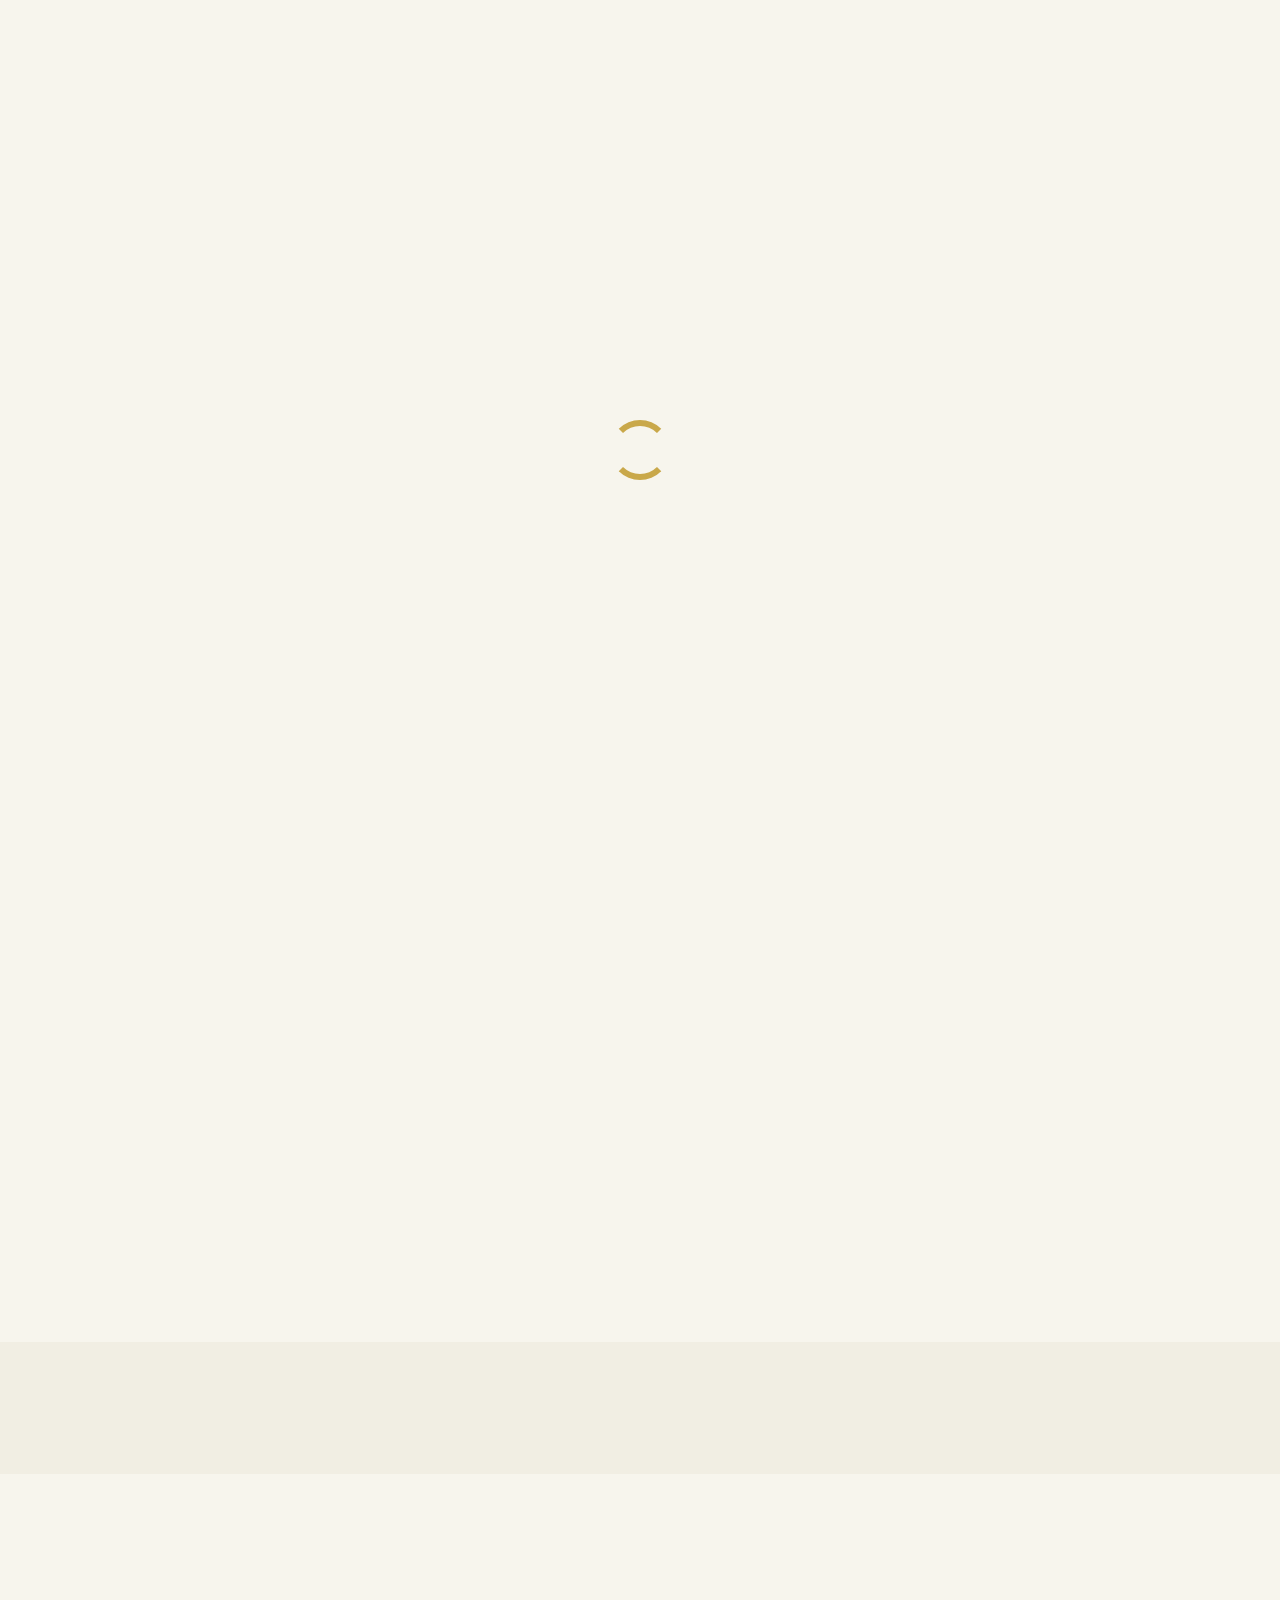
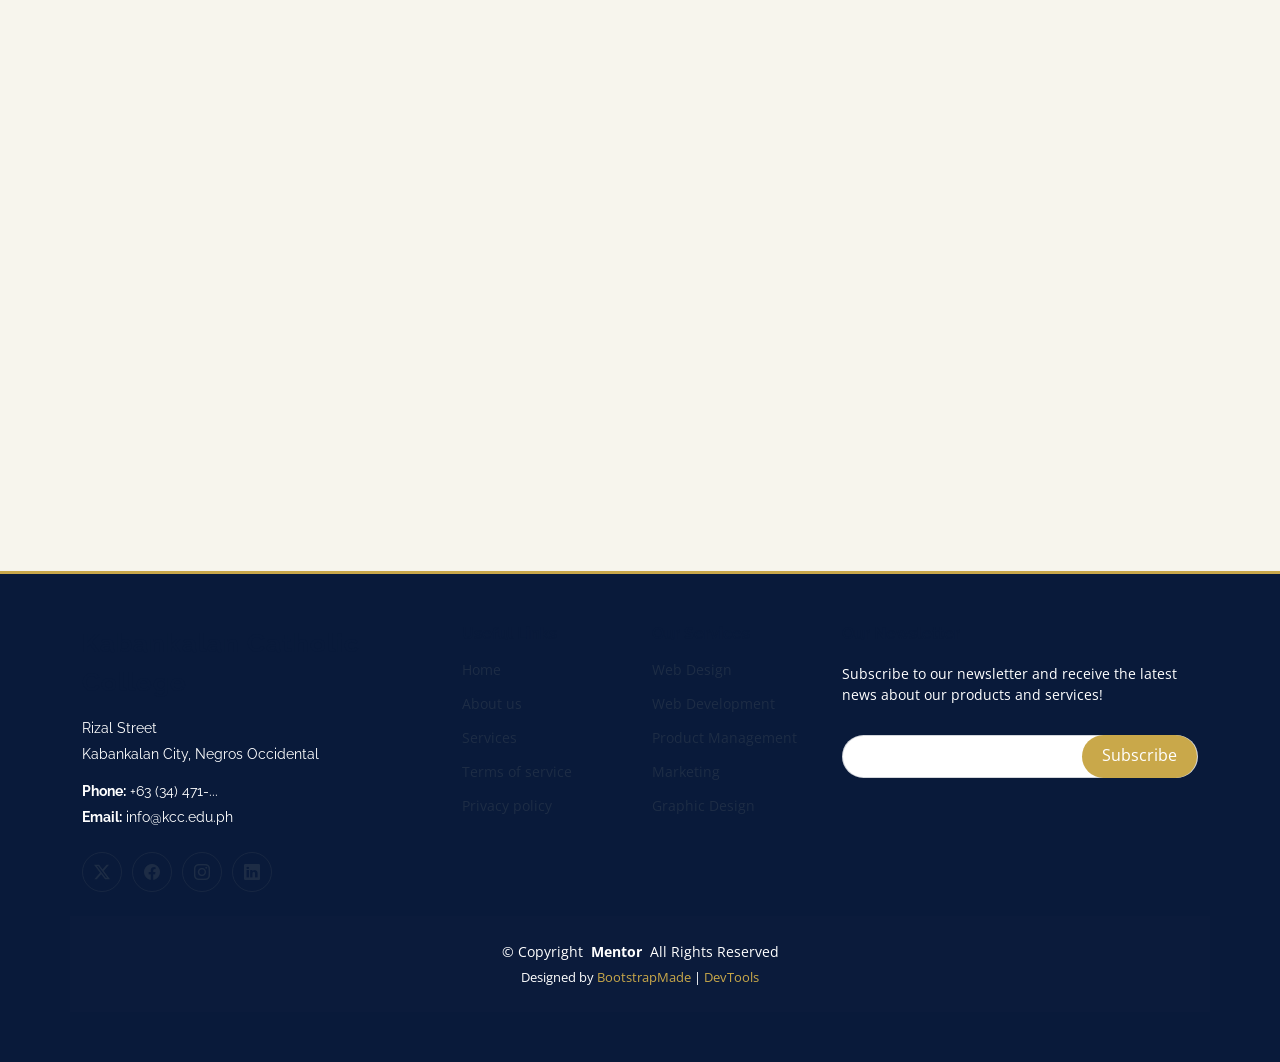
==== index.html @ 07d76890 "removal of dropdowns" ====
<!DOCTYPE html>
<html lang="en">

<head>
  <meta charset="utf-8">
  <meta content="width=device-width, initial-scale=1.0" name="viewport">
  <title>Kabankalan Catholic College, Inc.</title>
  <meta name="description" content="">
  <meta name="keywords" content="">

  <!-- Favicons -->
  <link href="assets/img/favicon.png" rel="icon">
  <link href="assets/img/apple-touch-icon.png" rel="apple-touch-icon">

  <!-- Fonts -->
  <link href="https://fonts.googleapis.com" rel="preconnect">
  <link href="https://fonts.gstatic.com" rel="preconnect" crossorigin>
  <link href="https://fonts.googleapis.com/css2?family=Open+Sans:ital,wght@0,300;0,400;0,500;0,600;0,700;0,800;1,300;1,400;1,500;1,600;1,700;1,800&family=Poppins:ital,wght@0,100;0,200;0,300;0,400;0,500;0,600;0,700;0,800;0,900;1,100;1,200;1,300;1,400;1,500;1,600;1,700;1,800;1,900&family=Raleway:ital,wght@0,100;0,200;0,300;0,400;0,500;0,600;0,700;0,800;0,900;1,100;1,200;1,300;1,400;1,500;1,600;1,700;1,800;1,900&display=swap" rel="stylesheet">

  <!-- Vendor CSS Files -->
  <link href="assets/vendor/bootstrap/css/bootstrap.min.css" rel="stylesheet">
  <link href="assets/vendor/bootstrap-icons/bootstrap-icons.css" rel="stylesheet">
  <link href="assets/vendor/aos/aos.css" rel="stylesheet">
  <link href="assets/vendor/glightbox/css/glightbox.min.css" rel="stylesheet">
  <link href="assets/vendor/swiper/swiper-bundle.min.css" rel="stylesheet">

  <!-- Main CSS File -->
  <link href="assets/css/main.css" rel="stylesheet">

  <!-- =======================================================
  * Template Name: Mentor
  * Template URL: https://bootstrapmade.com/mentor-free-education-bootstrap-theme/
  * Updated: Jul 07 2025 with Bootstrap v5.3.7
  * Author: BootstrapMade.com
  * License: https://bootstrapmade.com/license/
  ======================================================== -->
</head>

<body class="index-page">

  <header id="header" class="header d-flex align-items-center sticky-top">
    <div class="container-fluid container-xl position-relative d-flex align-items-center">

      <a href="index.html" class="logo d-flex align-items-center me-auto">
        <!-- Uncomment the line below if you also wish to use an image logo -->
        <!-- <img src="assets/img/logo.webp" alt=""> -->
        <h1 class="sitename">Kabankalan Catholic College</h1>
      </a>

      <nav id="navmenu" class="navmenu">
        <ul>
          <li><a href="index.html" class="active">Home<br></a></li>
          <li><a href="about.html">About</a></li>
          <li><a href="courses.html">Academics</a></li>
          <li><a href="trainers.html">Faculty</a></li>
          <li><a href="events.html">Events</a></li>
          <li><a href="pricing.html">Admissions</a></li>
          <li><a href="contact.html">Contact</a></li>
        </ul>
        <i class="mobile-nav-toggle d-xl-none bi bi-list"></i>
      </nav>

      <a class="btn-getstarted" href="courses.html">Inquire Now</a>

    </div>
  </header>

  <main class="main">

    <!-- Hero Section -->
    <section id="hero" class="hero section dark-background">

      <img src="assets/img/hero-bg.jpg" alt="" data-aos="fade-in">

      <div class="container">
        <h2 data-aos="fade-up" data-aos-delay="100">Kabankalan Catholic College, Inc.</h2>
        <p data-aos="fade-up" data-aos-delay="200">Catholic education centered on integrity, service, and excellence.</p>
        <div class="d-flex mt-4" data-aos="fade-up" data-aos-delay="300">
          <a href="courses.html" class="btn-get-started">Explore Academics</a>
        </div>
      </div>

    </section><!-- /Hero Section -->

    <!-- About Section -->
    <section id="about" class="about section">

      <div class="container">

        <div class="row gy-4">

          <div class="col-lg-6 order-1 order-lg-2" data-aos="fade-up" data-aos-delay="100">
            <img src="assets/img/about.jpg" class="img-fluid" alt="">
          </div>

          <div class="col-lg-6 order-2 order-lg-1 content" data-aos="fade-up" data-aos-delay="200">
            <h3>Voluptatem dignissimos provident quasi corporis</h3>
            <p class="fst-italic">
              Lorem ipsum dolor sit amet, consectetur adipiscing elit, sed do eiusmod tempor incididunt ut labore et dolore
              magna aliqua.
            </p>
            <ul>
              <li><i class="bi bi-check-circle"></i> <span>Ullamco laboris nisi ut aliquip ex ea commodo consequat.</span></li>
              <li><i class="bi bi-check-circle"></i> <span>Duis aute irure dolor in reprehenderit in voluptate velit.</span></li>
              <li><i class="bi bi-check-circle"></i> <span>Ullamco laboris nisi ut aliquip ex ea commodo consequat. Duis aute irure dolor in reprehenderit in voluptate trideta storacalaperda mastiro dolore eu fugiat nulla pariatur.</span></li>
            </ul>
            <a href="#" class="read-more"><span>Read More</span><i class="bi bi-arrow-right"></i></a>
          </div>

        </div>

      </div>

    </section><!-- /About Section -->

    <!-- Counts Section -->
    <section id="counts" class="section counts light-background">

      <div class="container" data-aos="fade-up" data-aos-delay="100">

        <div class="row gy-4">

          <div class="col-lg-3 col-md-6">
            <div class="stats-item text-center w-100 h-100">
              <span data-purecounter-start="0" data-purecounter-end="1232" data-purecounter-duration="1" class="purecounter"></span>
              <p>Students</p>
            </div>
          </div><!-- End Stats Item -->

          <div class="col-lg-3 col-md-6">
            <div class="stats-item text-center w-100 h-100">
              <span data-purecounter-start="0" data-purecounter-end="64" data-purecounter-duration="1" class="purecounter"></span>
              <p>Courses</p>
            </div>
          </div><!-- End Stats Item -->

          <div class="col-lg-3 col-md-6">
            <div class="stats-item text-center w-100 h-100">
              <span data-purecounter-start="0" data-purecounter-end="42" data-purecounter-duration="1" class="purecounter"></span>
              <p>Events</p>
            </div>
          </div><!-- End Stats Item -->

          <div class="col-lg-3 col-md-6">
            <div class="stats-item text-center w-100 h-100">
              <span data-purecounter-start="0" data-purecounter-end="24" data-purecounter-duration="1" class="purecounter"></span>
              <p>Trainers</p>
            </div>
          </div><!-- End Stats Item -->

        </div>

      </div>

    </section><!-- /Counts Section -->

    <!-- Why Us Section -->
    <section id="why-us" class="section why-us">

      <div class="container">

        <div class="row gy-4">

          <div class="col-lg-4" data-aos="fade-up" data-aos-delay="100">
            <div class="why-box">
              <h3>Why Choose Our Products?</h3>
              <p>
                Lorem ipsum dolor sit amet, consectetur adipiscing elit, sed do eiusmod tempor incididunt ut labore et dolore magna aliqua. Duis aute irure dolor in reprehenderit
                Asperiores dolores sed et. Tenetur quia eos. Autem tempore quibusdam vel necessitatibus optio ad corporis.
              </p>
              <div class="text-center">
                <a href="#" class="more-btn"><span>Learn More</span> <i class="bi bi-chevron-right"></i></a>
              </div>
            </div>
          </div><!-- End Why Box -->

          <div class="col-lg-8 d-flex align-items-stretch">
            <div class="row gy-4" data-aos="fade-up" data-aos-delay="200">

              <div class="col-xl-4">
                <div class="icon-box d-flex flex-column justify-content-center align-items-center">
                  <i class="bi bi-clipboard-data"></i>
                  <h4>Corporis voluptates officia eiusmod</h4>
                  <p>Consequuntur sunt aut quasi enim aliquam quae harum pariatur laboris nisi ut aliquip</p>
                </div>
              </div><!-- End Icon Box -->

              <div class="col-xl-4" data-aos="fade-up" data-aos-delay="300">
                <div class="icon-box d-flex flex-column justify-content-center align-items-center">
                  <i class="bi bi-gem"></i>
                  <h4>Ullamco laboris ladore pan</h4>
                  <p>Excepteur sint occaecat cupidatat non proident, sunt in culpa qui officia deserunt</p>
                </div>
              </div><!-- End Icon Box -->

              <div class="col-xl-4" data-aos="fade-up" data-aos-delay="400">
                <div class="icon-box d-flex flex-column justify-content-center align-items-center">
                  <i class="bi bi-inboxes"></i>
                  <h4>Labore consequatur incidid dolore</h4>
                  <p>Aut suscipit aut cum nemo deleniti aut omnis. Doloribus ut maiores omnis facere</p>
                </div>
              </div><!-- End Icon Box -->

            </div>
          </div>

        </div>

      </div>

    </section><!-- /Why Us Section -->

    <!-- Features Section -->
    <section id="features" class="features section">

      <div class="container">

        <div class="row gy-4">

          <div class="col-lg-3 col-md-4" data-aos="fade-up" data-aos-delay="100">
            <div class="features-item">
              <i class="bi bi-eye" style="color: #ffbb2c;"></i>
              <h3><a href="" class="stretched-link">Lorem Ipsum</a></h3>
            </div>
          </div><!-- End Feature Item -->

          <div class="col-lg-3 col-md-4" data-aos="fade-up" data-aos-delay="200">
            <div class="features-item">
              <i class="bi bi-infinity" style="color: #5578ff;"></i>
              <h3><a href="" class="stretched-link">Dolor Sitema</a></h3>
            </div>
          </div><!-- End Feature Item -->

          <div class="col-lg-3 col-md-4" data-aos="fade-up" data-aos-delay="300">
            <div class="features-item">
              <i class="bi bi-mortarboard" style="color: #e80368;"></i>
              <h3><a href="" class="stretched-link">Sed perspiciatis</a></h3>
            </div>
          </div><!-- End Feature Item -->

          <div class="col-lg-3 col-md-4" data-aos="fade-up" data-aos-delay="400">
            <div class="features-item">
              <i class="bi bi-nut" style="color: #e361ff;"></i>
              <h3><a href="" class="stretched-link">Magni Dolores</a></h3>
            </div>
          </div><!-- End Feature Item -->

          <div class="col-lg-3 col-md-4" data-aos="fade-up" data-aos-delay="500">
            <div class="features-item">
              <i class="bi bi-shuffle" style="color: #47aeff;"></i>
              <h3><a href="" class="stretched-link">Nemo Enim</a></h3>
            </div>
          </div><!-- End Feature Item -->

          <div class="col-lg-3 col-md-4" data-aos="fade-up" data-aos-delay="600">
            <div class="features-item">
              <i class="bi bi-star" style="color: #ffa76e;"></i>
              <h3><a href="" class="stretched-link">Eiusmod Tempor</a></h3>
            </div>
          </div><!-- End Feature Item -->

          <div class="col-lg-3 col-md-4" data-aos="fade-up" data-aos-delay="700">
            <div class="features-item">
              <i class="bi bi-x-diamond" style="color: #11dbcf;"></i>
              <h3><a href="" class="stretched-link">Midela Teren</a></h3>
            </div>
          </div><!-- End Feature Item -->

          <div class="col-lg-3 col-md-4" data-aos="fade-up" data-aos-delay="800">
            <div class="features-item">
              <i class="bi bi-camera-video" style="color: #4233ff;"></i>
              <h3><a href="" class="stretched-link">Pira Neve</a></h3>
            </div>
          </div><!-- End Feature Item -->

          <div class="col-lg-3 col-md-4" data-aos="fade-up" data-aos-delay="900">
            <div class="features-item">
              <i class="bi bi-command" style="color: #b2904f;"></i>
              <h3><a href="" class="stretched-link">Dirada Pack</a></h3>
            </div>
          </div><!-- End Feature Item -->

          <div class="col-lg-3 col-md-4" data-aos="fade-up" data-aos-delay="1000">
            <div class="features-item">
              <i class="bi bi-dribbble" style="color: #b20969;"></i>
              <h3><a href="" class="stretched-link">Moton Ideal</a></h3>
            </div>
          </div><!-- End Feature Item -->

          <div class="col-lg-3 col-md-4" data-aos="fade-up" data-aos-delay="1100">
            <div class="features-item">
              <i class="bi bi-activity" style="color: #ff5828;"></i>
              <h3><a href="" class="stretched-link">Verdo Park</a></h3>
            </div>
          </div><!-- End Feature Item -->

          <div class="col-lg-3 col-md-4" data-aos="fade-up" data-aos-delay="1200">
            <div class="features-item">
              <i class="bi bi-brightness-high" style="color: #29cc61;"></i>
              <h3><a href="" class="stretched-link">Flavor Nivelanda</a></h3>
            </div>
          </div><!-- End Feature Item -->

        </div>

      </div>

    </section><!-- /Features Section -->

    <!-- Courses Section -->
    <section id="courses" class="courses section">

      <!-- Section Title -->
      <div class="container section-title" data-aos="fade-up">
        <h2>Courses</h2>
        <p>Popular Courses</p>
      </div><!-- End Section Title -->

      <div class="container">

        <div class="row">

          <div class="col-lg-4 col-md-6 d-flex align-items-stretch" data-aos="zoom-in" data-aos-delay="100">
            <div class="course-item">
              <img src="assets/img/course/course-1.webp" class="img-fluid" alt="...">
              <div class="course-content">
                <div class="d-flex justify-content-between align-items-center mb-3">
                  <p class="category">Web Development</p>
                  <p class="price">$169</p>
                </div>

                <h3><a href="course-details.html">Website Design</a></h3>
                <p class="description">Et architecto provident deleniti facere repellat nobis iste. Id facere quia quae dolores dolorem tempore.</p>
                <div class="trainer d-flex justify-content-between align-items-center">
                  <div class="trainer-profile d-flex align-items-center">
                    <img src="assets/img/person/person-m-7.webp" class="img-fluid" alt="">
                    <a href="" class="trainer-link">Antonio</a>
                  </div>
                  <div class="trainer-rank d-flex align-items-center">
                    <i class="bi bi-person user-icon"></i>&nbsp;50
                    &nbsp;&nbsp;
                    <i class="bi bi-heart heart-icon"></i>&nbsp;65
                  </div>
                </div>
              </div>
            </div>
          </div> <!-- End Course Item-->

          <div class="col-lg-4 col-md-6 d-flex align-items-stretch mt-4 mt-md-0" data-aos="zoom-in" data-aos-delay="200">
            <div class="course-item">
              <img src="assets/img/course/course-2.webp" class="img-fluid" alt="...">
              <div class="course-content">
                <div class="d-flex justify-content-between align-items-center mb-3">
                  <p class="category">Marketing</p>
                  <p class="price">$250</p>
                </div>

                <h3><a href="course-details.html">Search Engine Optimization</a></h3>
                <p class="description">Et architecto provident deleniti facere repellat nobis iste. Id facere quia quae dolores dolorem tempore.</p>
                <div class="trainer d-flex justify-content-between align-items-center">
                  <div class="trainer-profile d-flex align-items-center">
                    <img src="assets/img/person/person-f-14.webp" class="img-fluid" alt="">
                    <a href="" class="trainer-link">Lana</a>
                  </div>
                  <div class="trainer-rank d-flex align-items-center">
                    <i class="bi bi-person user-icon"></i>&nbsp;35
                    &nbsp;&nbsp;
                    <i class="bi bi-heart heart-icon"></i>&nbsp;42
                  </div>
                </div>
              </div>
            </div>
          </div> <!-- End Course Item-->

          <div class="col-lg-4 col-md-6 d-flex align-items-stretch mt-4 mt-lg-0" data-aos="zoom-in" data-aos-delay="300">
            <div class="course-item">
              <img src="assets/img/course/course-3.webp" class="img-fluid" alt="...">
              <div class="course-content">
                <div class="d-flex justify-content-between align-items-center mb-3">
                  <p class="category">Content</p>
                  <p class="price">$180</p>
                </div>

                <h3><a href="course-details.html">Copywriting</a></h3>
                <p class="description">Et architecto provident deleniti facere repellat nobis iste. Id facere quia quae dolores dolorem tempore.</p>
                <div class="trainer d-flex justify-content-between align-items-center">
                  <div class="trainer-profile d-flex align-items-center">
                    <img src="assets/img/person/person-m-12.webp" class="img-fluid" alt="">
                    <a href="" class="trainer-link">Brandon</a>
                  </div>
                  <div class="trainer-rank d-flex align-items-center">
                    <i class="bi bi-person user-icon"></i>&nbsp;20
                    &nbsp;&nbsp;
                    <i class="bi bi-heart heart-icon"></i>&nbsp;85
                  </div>
                </div>
              </div>
            </div>
          </div> <!-- End Course Item-->

        </div>

      </div>

    </section><!-- /Courses Section -->

    <!-- Trainers Index Section -->
    <section id="trainers-index" class="section trainers-index">

      <div class="container">

        <div class="row">

          <div class="col-lg-4 col-md-6 d-flex" data-aos="fade-up" data-aos-delay="100">
            <div class="member">
              <img src="assets/img/trainers/trainer-1.jpg" class="img-fluid" alt="">
              <div class="member-content">
                <h4>Walter White</h4>
                <span>Web Development</span>
                <p>
                  Magni qui quod omnis unde et eos fuga et exercitationem. Odio veritatis perspiciatis quaerat qui aut aut aut
                </p>
                <div class="social">
                  <a href=""><i class="bi bi-twitter-x"></i></a>
                  <a href=""><i class="bi bi-facebook"></i></a>
                  <a href=""><i class="bi bi-instagram"></i></a>
                  <a href=""><i class="bi bi-linkedin"></i></a>
                </div>
              </div>
            </div>
          </div><!-- End Team Member -->

          <div class="col-lg-4 col-md-6 d-flex" data-aos="fade-up" data-aos-delay="200">
            <div class="member">
              <img src="assets/img/trainers/trainer-2.jpg" class="img-fluid" alt="">
              <div class="member-content">
                <h4>Sarah Jhinson</h4>
                <span>Marketing</span>
                <p>
                  Repellat fugiat adipisci nemo illum nesciunt voluptas repellendus. In architecto rerum rerum temporibus
                </p>
                <div class="social">
                  <a href=""><i class="bi bi-twitter-x"></i></a>
                  <a href=""><i class="bi bi-facebook"></i></a>
                  <a href=""><i class="bi bi-instagram"></i></a>
                  <a href=""><i class="bi bi-linkedin"></i></a>
                </div>
              </div>
            </div>
          </div><!-- End Team Member -->

          <div class="col-lg-4 col-md-6 d-flex" data-aos="fade-up" data-aos-delay="300">
            <div class="member">
              <img src="assets/img/trainers/trainer-3.jpg" class="img-fluid" alt="">
              <div class="member-content">
                <h4>William Anderson</h4>
                <span>Content</span>
                <p>
                  Voluptas necessitatibus occaecati quia. Earum totam consequuntur qui porro et laborum toro des clara
                </p>
                <div class="social">
                  <a href=""><i class="bi bi-twitter-x"></i></a>
                  <a href=""><i class="bi bi-facebook"></i></a>
                  <a href=""><i class="bi bi-instagram"></i></a>
                  <a href=""><i class="bi bi-linkedin"></i></a>
                </div>
              </div>
            </div>
          </div><!-- End Team Member -->

        </div>

      </div>

    </section><!-- /Trainers Index Section -->

  </main>

  <footer id="footer" class="footer position-relative light-background">

    <div class="container footer-top">
      <div class="row gy-4">
        <div class="col-lg-4 col-md-6 footer-about">
          <a href="index.html" class="logo d-flex align-items-center">
            <span class="sitename">Kabankalan Catholic College</span>
          </a>
          <div class="footer-contact pt-3">
            <p>Rizal Street</p>
            <p>Kabankalan City, Negros Occidental</p>
            <p class="mt-3"><strong>Phone:</strong> <span>+63 (34) 471-...</span></p>
            <p><strong>Email:</strong> <span>info@kcc.edu.ph</span></p>
          </div>
          <div class="social-links d-flex mt-4">
            <a href=""><i class="bi bi-twitter-x"></i></a>
            <a href=""><i class="bi bi-facebook"></i></a>
            <a href=""><i class="bi bi-instagram"></i></a>
            <a href=""><i class="bi bi-linkedin"></i></a>
          </div>
        </div>

        <div class="col-lg-2 col-md-3 footer-links">
          <h4>Useful Links</h4>
          <ul>
            <li><a href="#">Home</a></li>
            <li><a href="#">About us</a></li>
            <li><a href="#">Services</a></li>
            <li><a href="#">Terms of service</a></li>
            <li><a href="#">Privacy policy</a></li>
          </ul>
        </div>

        <div class="col-lg-2 col-md-3 footer-links">
          <h4>Our Services</h4>
          <ul>
            <li><a href="#">Web Design</a></li>
            <li><a href="#">Web Development</a></li>
            <li><a href="#">Product Management</a></li>
            <li><a href="#">Marketing</a></li>
            <li><a href="#">Graphic Design</a></li>
          </ul>
        </div>

        <div class="col-lg-4 col-md-12 footer-newsletter">
          <h4>Our Newsletter</h4>
          <p>Subscribe to our newsletter and receive the latest news about our products and services!</p>
          <form action="#" method="post" class="email-form">
            <div class="newsletter-form"><input type="email" name="email"><input type="submit" value="Subscribe"></div>
            <div class="loading">Loading</div>
            <div class="error-message"></div>
            <div class="sent-message">Your subscription request has been sent. Thank you!</div>
          </form>
        </div>

      </div>
    </div>

    <div class="container copyright text-center mt-4">
      <p>© <span>Copyright</span> <strong class="px-1 sitename">Mentor</strong> <span>All Rights Reserved</span></p>
      <div class="credits">
        <!-- All the links in the footer should remain intact. -->
        <!-- You can delete the links only if you've purchased the pro version. -->
        <!-- Licensing information: https://bootstrapmade.com/license/ -->
        Designed by <a href="https://bootstrapmade.com/">BootstrapMade</a> | <a href="https://bootstrapmade.com/tools/">DevTools</a>
      </div>
    </div>

  </footer>

  <!-- Scroll Top -->
  <a href="#" id="scroll-top" class="scroll-top d-flex align-items-center justify-content-center"><i class="bi bi-arrow-up-short"></i></a>

  <!-- Preloader -->
  <div id="preloader"></div>

  <!-- Vendor JS Files -->
  <script src="assets/vendor/bootstrap/js/bootstrap.bundle.min.js"></script>
  <script src="assets/vendor/aos/aos.js"></script>
  <script src="assets/vendor/glightbox/js/glightbox.min.js"></script>
  <script src="assets/vendor/purecounter/purecounter_vanilla.js"></script>
  <script src="assets/vendor/swiper/swiper-bundle.min.js"></script>

  <!-- Main JS File -->
  <script src="assets/js/main.js"></script>

</body>

</html>
---- assets/css/main.css ----
/**
* Template Name: Mentor
* Template URL: https://bootstrapmade.com/mentor-free-education-bootstrap-theme/
* Updated: Jul 07 2025 with Bootstrap v5.3.7
* Author: BootstrapMade.com
* License: https://bootstrapmade.com/license/
*/

/*--------------------------------------------------------------
# Font & Color Variables
# Help: https://bootstrapmade.com/color-system/
--------------------------------------------------------------*/
/* Fonts */
:root {
  --default-font: "Open Sans",  system-ui, -apple-system, "Segoe UI", Roboto, "Helvetica Neue", Arial, "Noto Sans", "Liberation Sans", sans-serif, "Apple Color Emoji", "Segoe UI Emoji", "Segoe UI Symbol", "Noto Color Emoji";
  --heading-font: "Raleway",  sans-serif;
  --nav-font: "Poppins",  sans-serif;
}

/* Global Colors - The following color variables are used throughout the website. Updating them here will change the color scheme of the entire website */
:root {
  --background-color: #f7f5ed;
  --default-color: #26344a;
  --heading-color: #091a3a;
  --accent-color: #c9a84a;
  --surface-color: #ffffff;
  --contrast-color: #ffffff;
}

/* Nav Menu Colors - The following color variables are used specifically for the navigation menu. They are separate from the global colors to allow for more customization options */
:root {
  --nav-color: #ffffff;
  --nav-hover-color: #dfc66a;
  --nav-mobile-background-color: #091a3a;
  --nav-dropdown-background-color: #091a3a;
  --nav-dropdown-color: #ffffff;
  --nav-dropdown-hover-color: #dfc66a;
}

/* Color Presets - These classes override global colors when applied to any section or element, providing reuse of the sam color scheme. */

.light-background {
  --background-color: #f1eee3;
  --surface-color: #ffffff;
}

.dark-background {
  --background-color: #091a3a;
  --default-color: #ffffff;
  --heading-color: #ffffff;
  --surface-color: #12284f;
  --contrast-color: #ffffff;
}

/* Smooth scroll */
:root {
  scroll-behavior: smooth;
}

/*--------------------------------------------------------------
# General Styling & Shared Classes
--------------------------------------------------------------*/
body {
  color: var(--default-color);
  background-color: var(--background-color);
  font-family: var(--default-font);
}

a {
  color: var(--accent-color);
  text-decoration: none;
  transition: 0.3s;
}

a:hover {
  color: color-mix(in srgb, var(--accent-color), transparent 25%);
  text-decoration: none;
}

h1,
h2,
h3,
h4,
h5,
h6 {
  color: var(--heading-color);
  font-family: var(--heading-font);
}

/* Email Form Messages
------------------------------*/
.email-form .error-message {
  display: none;
  background: #df1529;
  color: #ffffff;
  text-align: left;
  padding: 15px;
  margin-bottom: 24px;
  font-weight: 600;
}

.email-form .sent-message {
  display: none;
  color: #ffffff;
  background: #059652;
  text-align: center;
  padding: 15px;
  margin-bottom: 24px;
  font-weight: 600;
}

.email-form .loading {
  display: none;
  background: var(--surface-color);
  text-align: center;
  padding: 15px;
  margin-bottom: 24px;
}

.email-form .loading:before {
  content: "";
  display: inline-block;
  border-radius: 50%;
  width: 24px;
  height: 24px;
  margin: 0 10px -6px 0;
  border: 3px solid var(--accent-color);
  border-top-color: var(--surface-color);
  animation: email-form-loading 1s linear infinite;
}

@keyframes email-form-loading {
  0% {
    transform: rotate(0deg);
  }

  100% {
    transform: rotate(360deg);
  }
}

/* Pulsating Play Button
------------------------------*/
.pulsating-play-btn {
  width: 94px;
  height: 94px;
  background: radial-gradient(var(--accent-color) 50%, color-mix(in srgb, var(--accent-color), transparent 75%) 52%);
  border-radius: 50%;
  display: block;
  position: relative;
  overflow: hidden;
}

.pulsating-play-btn:before {
  content: "";
  position: absolute;
  width: 120px;
  height: 120px;
  animation-delay: 0s;
  animation: pulsate-play-btn 2s;
  animation-direction: forwards;
  animation-iteration-count: infinite;
  animation-timing-function: steps;
  opacity: 1;
  border-radius: 50%;
  border: 5px solid color-mix(in srgb, var(--accent-color), transparent 30%);
  top: -15%;
  left: -15%;
  background: rgba(198, 16, 0, 0);
}

.pulsating-play-btn:after {
  content: "";
  position: absolute;
  left: 50%;
  top: 50%;
  transform: translateX(-40%) translateY(-50%);
  width: 0;
  height: 0;
  border-top: 10px solid transparent;
  border-bottom: 10px solid transparent;
  border-left: 15px solid #fff;
  z-index: 100;
  transition: all 400ms cubic-bezier(0.55, 0.055, 0.675, 0.19);
}

.pulsating-play-btn:hover:before {
  content: "";
  position: absolute;
  left: 50%;
  top: 50%;
  transform: translateX(-40%) translateY(-50%);
  width: 0;
  height: 0;
  border: none;
  border-top: 10px solid transparent;
  border-bottom: 10px solid transparent;
  border-left: 15px solid #fff;
  z-index: 200;
  animation: none;
  border-radius: 0;
}

.pulsating-play-btn:hover:after {
  border-left: 15px solid var(--accent-color);
  transform: scale(20);
}

@keyframes pulsate-play-btn {
  0% {
    transform: scale(0.6, 0.6);
    opacity: 1;
  }

  100% {
    transform: scale(1, 1);
    opacity: 0;
  }
}

/*--------------------------------------------------------------
# Global Header
--------------------------------------------------------------*/
.header {
  color: #ffffff;
  background-color: #091a3a;
  border-bottom: 2px solid #c9a84a;
  padding: 15px 0;
  transition: all 0.5s;
  z-index: 997;
}

.header .logo {
  line-height: 1;
}

.header .logo img {
  max-height: 36px;
  margin-right: 8px;
}

.header .logo h1 {
  font-family: Georgia, "Times New Roman", serif;
  font-weight: 700;
  font-size: 26px;
  line-height: 1.05;
  margin: 0;
  letter-spacing: 0;
  text-transform: none;
  color: #dfc66a;
}

.header .btn-getstarted,
.header .btn-getstarted:focus {
  color: var(--contrast-color);
  background: var(--accent-color);
  font-size: 14px;
  padding: 8px 25px;
  margin: 0 0 0 30px;
  border-radius: 50px;
  transition: 0.3s;
}

.header .btn-getstarted:hover,
.header .btn-getstarted:focus:hover {
  color: var(--contrast-color);
  background: color-mix(in srgb, var(--accent-color), transparent 15%);
}

@media (max-width: 1200px) {
  .header .logo {
    order: 1;
  }

  .header .btn-getstarted {
    order: 2;
    margin: 0 15px 0 0;
    padding: 6px 15px;
  }

  .header .navmenu {
    order: 3;
  }
}

.scrolled .header {
  box-shadow: 0px 0 18px rgba(0, 0, 0, 0.1);
}

/*--------------------------------------------------------------
# Navigation Menu
--------------------------------------------------------------*/
/* Navmenu - Desktop */
@media (min-width: 1200px) {
  .navmenu {
    padding: 0;
  }

  .navmenu ul {
    margin: 0;
    padding: 0;
    display: flex;
    list-style: none;
    align-items: center;
  }

  .navmenu li {
    position: relative;
  }

  .navmenu a,
  .navmenu a:focus {
    color: var(--nav-color);
    padding: 18px 15px;
    font-size: 16px;
    font-family: var(--nav-font);
    font-weight: 400;
    display: flex;
    align-items: center;
    justify-content: space-between;
    white-space: nowrap;
    transition: 0.3s;
  }

  .navmenu a i,
  .navmenu a:focus i {
    font-size: 12px;
    line-height: 0;
    margin-left: 5px;
    transition: 0.3s;
  }

  .navmenu li:last-child a {
    padding-right: 0;
  }

  .navmenu li:hover>a,
  .navmenu .active,
  .navmenu .active:focus {
    color: var(--nav-hover-color);
  }

  .navmenu .dropdown ul {
    margin: 0;
    padding: 10px 0;
    background: var(--nav-dropdown-background-color);
    display: block;
    position: absolute;
    visibility: hidden;
    left: 14px;
    top: 130%;
    opacity: 0;
    transition: 0.3s;
    border-radius: 4px;
    z-index: 99;
    box-shadow: 0px 0px 30px rgba(0, 0, 0, 0.1);
  }

  .navmenu .dropdown ul li {
    min-width: 200px;
  }

  .navmenu .dropdown ul a {
    padding: 10px 20px;
    font-size: 15px;
    text-transform: none;
    color: var(--nav-dropdown-color);
  }

  .navmenu .dropdown ul a i {
    font-size: 12px;
  }

  .navmenu .dropdown ul a:hover,
  .navmenu .dropdown ul .active:hover,
  .navmenu .dropdown ul li:hover>a {
    color: var(--nav-dropdown-hover-color);
  }

  .navmenu .dropdown:hover>ul {
    opacity: 1;
    top: 100%;
    visibility: visible;
  }

  .navmenu .dropdown .dropdown ul {
    top: 0;
    left: -90%;
    visibility: hidden;
  }

  .navmenu .dropdown .dropdown:hover>ul {
    opacity: 1;
    top: 0;
    left: -100%;
    visibility: visible;
  }
}

/* Navmenu - Mobile */
@media (max-width: 1199px) {
  .mobile-nav-toggle {
    color: var(--nav-color);
    font-size: 28px;
    line-height: 0;
    margin-right: 10px;
    cursor: pointer;
    transition: color 0.3s;
  }

  .navmenu {
    padding: 0;
    z-index: 9997;
  }

  .navmenu ul {
    display: none;
    list-style: none;
    position: absolute;
    inset: 60px 20px 20px 20px;
    padding: 10px 0;
    margin: 0;
    border-radius: 6px;
    background-color: var(--nav-mobile-background-color);
    border: 1px solid color-mix(in srgb, var(--default-color), transparent 90%);
    box-shadow: none;
    overflow-y: auto;
    transition: 0.3s;
    z-index: 9998;
  }

  .navmenu a,
  .navmenu a:focus {
    color: var(--nav-dropdown-color);
    padding: 10px 20px;
    font-family: var(--nav-font);
    font-size: 17px;
    font-weight: 500;
    display: flex;
    align-items: center;
    justify-content: space-between;
    white-space: nowrap;
    transition: 0.3s;
  }

  .navmenu a i,
  .navmenu a:focus i {
    font-size: 12px;
    line-height: 0;
    margin-left: 5px;
    width: 30px;
    height: 30px;
    display: flex;
    align-items: center;
    justify-content: center;
    border-radius: 50%;
    transition: 0.3s;
    background-color: color-mix(in srgb, var(--accent-color), transparent 90%);
  }

  .navmenu a i:hover,
  .navmenu a:focus i:hover {
    background-color: var(--accent-color);
    color: var(--contrast-color);
  }

  .navmenu a:hover,
  .navmenu .active,
  .navmenu .active:focus {
    color: var(--nav-dropdown-hover-color);
  }

  .navmenu .active i,
  .navmenu .active:focus i {
    background-color: var(--accent-color);
    color: var(--contrast-color);
    transform: rotate(180deg);
  }

  .navmenu .dropdown ul {
    position: static;
    display: none;
    z-index: 99;
    padding: 10px 0;
    margin: 10px 20px;
    background-color: var(--nav-dropdown-background-color);
    transition: all 0.5s ease-in-out;
  }

  .navmenu .dropdown ul ul {
    background-color: rgba(33, 37, 41, 0.1);
  }

  .navmenu .dropdown>.dropdown-active {
    display: block;
    background-color: rgba(33, 37, 41, 0.03);
  }

  .mobile-nav-active {
    overflow: hidden;
  }

  .mobile-nav-active .mobile-nav-toggle {
    color: #fff;
    position: absolute;
    font-size: 32px;
    top: 15px;
    right: 15px;
    margin-right: 0;
    z-index: 9999;
  }

  .mobile-nav-active .navmenu {
    position: fixed;
    overflow: hidden;
    inset: 0;
    background: rgba(33, 37, 41, 0.8);
    transition: 0.3s;
  }

  .mobile-nav-active .navmenu>ul {
    display: block;
  }
}

/*--------------------------------------------------------------
# Global Footer
--------------------------------------------------------------*/
.footer {
  color: #ffffff;
  background-color: #091a3a;
  border-top: 3px solid #c9a84a;
  font-size: 14px;
  padding-bottom: 50px;
  position: relative;
}

.footer .footer-top {
  padding-top: 50px;
}

.footer .footer-about .logo {
  margin-bottom: 0;
}

.footer .footer-about .logo img {
  max-height: 40px;
  margin-right: 6px;
}

.footer .footer-about .logo span {
  font-size: 26px;
  font-weight: 700;
  letter-spacing: 1px;
  font-family: var(--heading-font);
  color: var(--heading-color);
}

.footer .footer-about p {
  font-size: 14px;
  font-family: var(--heading-font);
}

.footer .social-links a {
  display: flex;
  align-items: center;
  justify-content: center;
  width: 40px;
  height: 40px;
  border-radius: 50%;
  border: 1px solid color-mix(in srgb, var(--default-color), transparent 50%);
  font-size: 16px;
  color: color-mix(in srgb, var(--default-color), transparent 30%);
  margin-right: 10px;
  transition: 0.3s;
}

.footer .social-links a:hover {
  color: var(--accent-color);
  border-color: var(--accent-color);
}

.footer h4 {
  font-size: 16px;
  font-weight: bold;
  position: relative;
  padding-bottom: 12px;
}

.footer .footer-links {
  margin-bottom: 30px;
}

.footer .footer-links ul {
  list-style: none;
  padding: 0;
  margin: 0;
}

.footer .footer-links ul i {
  padding-right: 2px;
  font-size: 12px;
  line-height: 0;
}

.footer .footer-links ul li {
  padding: 10px 0;
  display: flex;
  align-items: center;
}

.footer .footer-links ul li:first-child {
  padding-top: 0;
}

.footer .footer-links ul a {
  color: color-mix(in srgb, var(--default-color), transparent 30%);
  display: inline-block;
  line-height: 1;
}

.footer .footer-links ul a:hover {
  color: var(--accent-color);
}

.footer .footer-contact p {
  margin-bottom: 5px;
}

.footer .footer-newsletter .newsletter-form {
  margin-top: 30px;
  margin-bottom: 15px;
  padding: 6px 8px;
  position: relative;
  border-radius: 50px;
  border: 1px solid color-mix(in srgb, var(--default-color), transparent 80%);
  display: flex;
  background-color: var(--surface-color);
  transition: 0.3s;
}

.footer .footer-newsletter .newsletter-form:focus-within {
  border-color: var(--accent-color);
}

.footer .footer-newsletter .newsletter-form input[type=email] {
  border: 0;
  padding: 4px 8px;
  width: 100%;
  background-color: var(--surface-color);
  color: var(--default-color);
}

.footer .footer-newsletter .newsletter-form input[type=email]:focus-visible {
  outline: none;
}

.footer .footer-newsletter .newsletter-form input[type=submit] {
  border: 0;
  font-size: 16px;
  padding: 0 20px 2px 20px;
  margin: -7px -8px -7px 0;
  background: var(--accent-color);
  color: var(--contrast-color);
  transition: 0.3s;
  border-radius: 50px;
}

.footer .footer-newsletter .newsletter-form input[type=submit]:hover {
  background: color-mix(in srgb, var(--accent-color), transparent 20%);
}

.footer .copyright {
  padding-top: 25px;
  padding-bottom: 25px;
  background-color: color-mix(in srgb, var(--default-color), transparent 95%);
}

.footer .copyright p {
  margin-bottom: 0;
}

.footer .credits {
  margin-top: 6px;
  font-size: 13px;
}

/*--------------------------------------------------------------
# Preloader
--------------------------------------------------------------*/
#preloader {
  position: fixed;
  inset: 0;
  z-index: 999999;
  overflow: hidden;
  background: var(--background-color);
  transition: all 0.6s ease-out;
}

#preloader:before {
  content: "";
  position: fixed;
  top: calc(50% - 30px);
  left: calc(50% - 30px);
  border: 6px solid #ffffff;
  border-color: var(--accent-color) transparent var(--accent-color) transparent;
  border-radius: 50%;
  width: 60px;
  height: 60px;
  animation: animate-preloader 1.5s linear infinite;
}

@keyframes animate-preloader {
  0% {
    transform: rotate(0deg);
  }

  100% {
    transform: rotate(360deg);
  }
}

/*--------------------------------------------------------------
# Scroll Top Button
--------------------------------------------------------------*/
.scroll-top {
  position: fixed;
  visibility: hidden;
  opacity: 0;
  right: 15px;
  bottom: -15px;
  z-index: 99999;
  background-color: var(--accent-color);
  width: 44px;
  height: 44px;
  border-radius: 50px;
  transition: all 0.4s;
}

.scroll-top i {
  font-size: 24px;
  color: var(--contrast-color);
  line-height: 0;
}

.scroll-top:hover {
  background-color: color-mix(in srgb, var(--accent-color), transparent 20%);
  color: var(--contrast-color);
}

.scroll-top.active {
  visibility: visible;
  opacity: 1;
  bottom: 15px;
}

/*--------------------------------------------------------------
# Disable aos animation delay on mobile devices
--------------------------------------------------------------*/
@media screen and (max-width: 768px) {
  [data-aos-delay] {
    transition-delay: 0 !important;
  }
}

/*--------------------------------------------------------------
# Global Page Titles & Breadcrumbs
--------------------------------------------------------------*/
.page-title {
  --default-color: var(--contrast-color);
  --background-color: var(--accent-color);
  --heading-color: var(--contrast-color);
  color: var(--default-color);
  background-color: var(--background-color);
  position: relative;
}

.page-title .heading {
  padding: 80px 0;
  border-top: 1px solid color-mix(in srgb, var(--default-color), transparent 90%);
}

.page-title .heading h1 {
  font-size: 38px;
  font-weight: 700;
}

.page-title nav {
  background-color: color-mix(in srgb, var(--accent-color) 90%, black 5%);
  padding: 20px 0;
}

.page-title nav a {
  color: var(--default-color);
}

.page-title nav ol {
  display: flex;
  flex-wrap: wrap;
  list-style: none;
  margin: 0;
  font-size: 16px;
  font-weight: 600;
}

.page-title nav ol li+li {
  padding-left: 10px;
}

.page-title nav ol li+li::before {
  content: "/";
  display: inline-block;
  padding-right: 10px;
  color: color-mix(in srgb, var(--default-color), transparent 70%);
}

/*--------------------------------------------------------------
# Global Sections
--------------------------------------------------------------*/
section,
.section {
  color: var(--default-color);
  background-color: var(--background-color);
  padding: 60px 0;
  scroll-margin-top: 900px;
  overflow: clip;
}

@media (max-width: 1199px) {

  section,
  .section {
    scroll-margin-top: 66px;
  }
}

/*--------------------------------------------------------------
# Global Section Titles
--------------------------------------------------------------*/
.section-title {
  padding-bottom: 60px;
  position: relative;
}

.section-title h2 {
  font-size: 14px;
  font-weight: 500;
  padding: 0;
  line-height: 1px;
  margin: 0;
  letter-spacing: 1.5px;
  text-transform: uppercase;
  color: color-mix(in srgb, var(--default-color), transparent 50%);
  position: relative;
}

.section-title h2::after {
  content: "";
  width: 120px;
  height: 1px;
  display: inline-block;
  background: var(--accent-color);
  margin: 4px 10px;
}

.section-title p {
  color: var(--heading-color);
  margin: 0;
  font-size: 36px;
  font-weight: 700;
  font-family: var(--nav-font);
  text-transform: uppercase;
}

/*--------------------------------------------------------------
# Hero Section
--------------------------------------------------------------*/
.hero {
  width: 100%;
  min-height: 80vh;
  position: relative;
  padding: 80px 0;
  display: flex;
  align-items: center;
  justify-content: center;
  color: var(--default-color);
}

.hero img {
  position: absolute;
  inset: 0;
  display: block;
  width: 100%;
  height: 100%;
  object-fit: cover;
  z-index: 1;
}

.hero:before {
  content: "";
  background: linear-gradient(90deg, rgba(9, 26, 58, 0.94), rgba(9, 26, 58, 0.62));
  position: absolute;
  inset: 0;
  z-index: 2;
}

.hero .container {
  position: relative;
  z-index: 3;
}

.hero h2 {
  margin: 0;
  font-family: Georgia, "Times New Roman", serif;
  color: #ffffff;
  font-size: 52px;
  font-weight: 700;
}

.hero p {
  color: color-mix(in srgb, var(--default-color), transparent 20%);
  margin: 10px 0 0 0;
  font-size: 24px;
}

.hero .btn-get-started {
  font-weight: 500;
  font-size: 15px;
  letter-spacing: 1px;
  display: inline-block;
  padding: 8px 35px 10px 35px;
  border-radius: 50px;
  transition: 0.4s;
  margin-top: 30px;
  border: 2px solid var(--default-color);
  color: var(--default-color);
}

.hero .btn-get-started:hover {
  background: var(--accent-color);
  border: 2px solid var(--accent-color);
}

@media (max-width: 768px) {
  .hero h2 {
    font-size: 32px;
  }

  .hero p {
    font-size: 18px;
  }
}

/*--------------------------------------------------------------
# About Section
--------------------------------------------------------------*/
.about .content h3 {
  font-size: 2rem;
  font-weight: 700;
}

.about .content ul {
  list-style: none;
  padding: 0;
}

.about .content ul li {
  padding-bottom: 10px;
}

.about .content ul i {
  font-size: 1.25rem;
  margin-right: 4px;
  color: var(--accent-color);
}

.about .content p:last-child {
  margin-bottom: 0;
}

.about .content .read-more {
  background: var(--accent-color);
  color: var(--contrast-color);
  font-family: var(--heading-font);
  font-weight: 500;
  font-size: 15px;
  letter-spacing: 1px;
  padding: 10px 24px 12px 24px;
  border-radius: 50px;
  transition: 0.3s;
  display: inline-flex;
  align-items: center;
  justify-content: center;
}

.about .content .read-more i {
  font-size: 18px;
  margin-left: 5px;
  line-height: 0;
  transition: 0.3s;
}

.about .content .read-more:hover {
  background: color-mix(in srgb, var(--accent-color), transparent 20%);
  padding-right: 19px;
}

.about .content .read-more:hover i {
  margin-left: 10px;
}

/*--------------------------------------------------------------
# Counts Section
--------------------------------------------------------------*/
.counts {
  padding: 25px 0;
}

.counts .stats-item {
  padding: 30px;
  width: 100%;
}

.counts .stats-item span {
  font-size: 48px;
  display: block;
  color: var(--accent-color);
  font-weight: 700;
}

.counts .stats-item p {
  color: color-mix(in srgb, var(--default-color), transparent 40%);
  padding: 0;
  margin: 0;
  font-family: var(--heading-font);
  font-size: 15px;
  font-weight: 600;
}

/*--------------------------------------------------------------
# Why Us Section
--------------------------------------------------------------*/
.why-us .why-box {
  color: var(--contrast-color);
  background: var(--accent-color);
  padding: 30px;
}

.why-us .why-box h3 {
  color: var(--contrast-color);
  font-weight: 700;
  font-size: 34px;
  margin-bottom: 30px;
}

.why-us .why-box p {
  margin-bottom: 30px;
}

.why-us .why-box .more-btn {
  display: inline-block;
  background: color-mix(in srgb, var(--contrast-color), transparent 85%);
  padding: 8px 40px 10px 40px;
  color: var(--contrast-color);
  transition: all ease-in-out 0.4s;
  border-radius: 50px;
}

.why-us .why-box .more-btn i {
  font-size: 14px;
}

.why-us .why-box .more-btn:hover {
  color: var(--accent-color);
  background: var(--surface-color);
}

.why-us .icon-box {
  background-color: var(--surface-color);
  text-align: center;
  padding: 40px 30px;
  width: 100%;
  height: 100%;
  border: 1px solid color-mix(in srgb, var(--default-color), transparent 90%);
}

.why-us .icon-box i {
  color: var(--accent-color);
  font-size: 32px;
  margin-bottom: 30px;
  background: color-mix(in srgb, var(--accent-color), transparent 95%);
  border-radius: 50px;
  display: flex;
  align-items: center;
  justify-content: center;
  width: 72px;
  height: 72px;
  transition: 0.3s;
}

.why-us .icon-box h4 {
  font-size: 20px;
  font-weight: 700;
  margin: 0 0 30px 0;
}

.why-us .icon-box p {
  font-size: 15px;
  color: color-mix(in srgb, var(--default-color), transparent 30%);
}

.why-us .icon-box:hover i {
  color: var(--contrast-color);
  background: var(--accent-color);
}

/*--------------------------------------------------------------
# Features Section
--------------------------------------------------------------*/
.features {
  padding: 10px 0;
}

.features .features-item {
  background-color: var(--surface-color);
  display: flex;
  align-items: center;
  padding: 20px;
  transition: 0.3s;
  border: 1px solid color-mix(in srgb, var(--default-color), transparent 90%);
  position: relative;
}

.features .features-item i {
  font-size: 32px;
  padding-right: 10px;
  line-height: 0;
}

.features .features-item h3 {
  font-weight: 700;
  margin: 0;
  padding: 0;
  line-height: 1;
  font-size: 16px;
}

.features .features-item h3 a {
  color: var(--heading-color);
  transition: 0.3s;
}

.features .features-item:hover {
  border-color: var(--accent-color);
}

.features .features-item:hover h3 a {
  color: var(--accent-color);
}

/*--------------------------------------------------------------
# Courses Section
--------------------------------------------------------------*/
.courses .course-item {
  background-color: var(--surface-color);
  border: 1px solid color-mix(in srgb, var(--default-color), transparent 90%);
  border-radius: 5px;
}

.courses .course-content {
  padding: 15px;
}

.courses .course-content h3 {
  font-weight: 700;
  font-size: 20px;
}

.courses .course-content h3 a {
  color: var(--heading-color);
  transition: 0.3s;
}

.courses .course-content h3 a:hover {
  color: var(--accent-color);
}

.courses .course-content .category {
  background: var(--accent-color);
  color: var(--contrast-color);
  font-size: 14px;
  padding: 6px 14px;
  margin: 0;
  border-radius: 5px;
}

.courses .course-content .price {
  margin: 0;
  font-weight: 700;
  font-size: 18px;
  color: color-mix(in srgb, var(--default-color), transparent 20%);
}

.courses .course-content .description {
  font-size: 14px;
  color: color-mix(in srgb, var(--default-color), transparent 20%);
}

.courses .trainer {
  padding-top: 15px;
  border-top: 1px solid color-mix(in srgb, var(--default-color), transparent 90%);
}

.courses .trainer .trainer-profile img {
  max-width: 50px;
  border-radius: 50px;
}

.courses .trainer .trainer-profile .trainer-link {
  padding-left: 10px;
  font-weight: 600;
  font-size: 16px;
  color: color-mix(in srgb, var(--default-color), transparent 20%);
  transition: 0.3s;
}

.courses .trainer .trainer-profile .trainer-link:hover {
  color: var(--accent-color);
}

.courses .trainer .trainer-rank {
  font-size: 18px;
  color: color-mix(in srgb, var(--default-color), transparent 60%);
}

.courses .trainer .trainer-rank .user-icon {
  font-size: 22px;
}

/*--------------------------------------------------------------
# Trainers Index Section
--------------------------------------------------------------*/
.trainers-index .member {
  background-color: var(--surface-color);
  border: 1px solid color-mix(in srgb, var(--default-color), transparent 90%);
  text-align: center;
  margin-bottom: 20px;
}

.trainers-index .member img {
  margin: -1px -1px 30px -1px;
}

.trainers-index .member .member-content {
  padding: 0 20px 30px 20px;
}

.trainers-index .member h4 {
  font-weight: 700;
  margin-bottom: 2px;
  font-size: 18px;
}

.trainers-index .member span {
  font-style: italic;
  display: block;
  font-size: 13px;
  color: color-mix(in srgb, var(--default-color), transparent 20%);
}

.trainers-index .member p {
  padding-top: 10px;
  font-size: 14px;
  font-style: italic;
  color: color-mix(in srgb, var(--default-color), transparent 40%);
}

.trainers-index .member .social {
  margin-top: 15px;
}

.trainers-index .member .social a {
  color: color-mix(in srgb, var(--default-color), transparent 60%);
  transition: 0.3s;
}

.trainers-index .member .social a:hover {
  color: var(--accent-color);
}

.trainers-index .member .social i {
  font-size: 18px;
  margin: 0 2px;
}

/*--------------------------------------------------------------
# About Us Section
--------------------------------------------------------------*/
.about-us .content h3 {
  font-size: 2rem;
  font-weight: 700;
}

.about-us .content ul {
  list-style: none;
  padding: 0;
}

.about-us .content ul li {
  padding-bottom: 10px;
}

.about-us .content ul i {
  font-size: 1.25rem;
  margin-right: 4px;
  color: var(--accent-color);
}

.about-us .content p:last-child {
  margin-bottom: 0;
}

/*--------------------------------------------------------------
# Testimonials Section
--------------------------------------------------------------*/
.testimonials .testimonial-wrap {
  padding-left: 50px;
}

.testimonials .testimonials-carousel,
.testimonials .testimonials-slider {
  overflow: hidden;
}

.testimonials .testimonial-item {
  background-color: var(--surface-color);
  border: 1px solid color-mix(in srgb, var(--default-color), transparent 90%);
  box-sizing: content-box;
  padding: 30px 30px 30px 60px;
  margin: 30px 15px;
  min-height: 200px;
  position: relative;
}

.testimonials .testimonial-item .testimonial-img {
  width: 90px;
  border-radius: 10px;
  border: 6px solid var(--background-color);
  position: absolute;
  left: -45px;
}

.testimonials .testimonial-item h3 {
  font-size: 18px;
  font-weight: bold;
  margin: 10px 0 5px 0;
}

.testimonials .testimonial-item h4 {
  color: color-mix(in srgb, var(--default-color), transparent 50%);
  font-size: 14px;
  margin: 0;
}

.testimonials .testimonial-item .stars {
  margin: 10px 0;
}

.testimonials .testimonial-item .stars i {
  color: #ffc107;
  margin: 0 1px;
}

.testimonials .testimonial-item .quote-icon-left,
.testimonials .testimonial-item .quote-icon-right {
  color: color-mix(in srgb, var(--accent-color), transparent 60%);
  font-size: 26px;
  line-height: 0;
}

.testimonials .testimonial-item .quote-icon-left {
  display: inline-block;
  left: -5px;
  position: relative;
}

.testimonials .testimonial-item .quote-icon-right {
  display: inline-block;
  right: -5px;
  position: relative;
  top: 10px;
  transform: scale(-1, -1);
}

.testimonials .testimonial-item p {
  font-style: italic;
  margin: 15px auto 15px auto;
}

.testimonials .swiper-wrapper {
  height: auto;
}

.testimonials .swiper-pagination {
  margin-top: 20px;
  position: relative;
}

.testimonials .swiper-pagination .swiper-pagination-bullet {
  width: 12px;
  height: 12px;
  background-color: var(--background-color);
  opacity: 1;
  border: 1px solid var(--accent-color);
}

.testimonials .swiper-pagination .swiper-pagination-bullet-active {
  background-color: var(--accent-color);
}

@media (max-width: 767px) {
  .testimonials .testimonial-wrap {
    padding-left: 0;
  }

  .testimonials .testimonials-carousel,
  .testimonials .testimonials-slider {
    overflow: hidden;
  }

  .testimonials .testimonial-item {
    padding: 30px;
    margin: 15px;
  }

  .testimonials .testimonial-item .testimonial-img {
    position: static;
    left: auto;
  }
}

/*--------------------------------------------------------------
# Course Details Section
--------------------------------------------------------------*/
.course-details .course-header {
  margin-bottom: 40px;
}

.course-details .course-header .course-image {
  margin-bottom: 20px;
  border-radius: 12px;
  overflow: hidden;
}

.course-details .course-header .course-image img {
  width: 100%;
  height: 400px;
  object-fit: cover;
}

.course-details .course-header .course-meta {
  display: flex;
  justify-content: space-between;
  align-items: center;
  flex-wrap: wrap;
  gap: 20px;
}

@media (max-width: 768px) {
  .course-details .course-header .course-meta {
    flex-direction: column;
    align-items: flex-start;
  }
}

.course-details .course-header .instructor {
  display: flex;
  align-items: center;
  gap: 15px;
}

.course-details .course-header .instructor .instructor-avatar {
  width: 60px;
  height: 60px;
  border-radius: 50%;
  object-fit: cover;
}

.course-details .course-header .instructor .instructor-info h6 {
  margin: 0;
  font-size: 16px;
  font-weight: 600;
  color: var(--heading-color);
}

.course-details .course-header .instructor .instructor-info span {
  font-size: 14px;
  color: color-mix(in srgb, var(--default-color), transparent 30%);
}

.course-details .course-header .course-stats {
  display: flex;
  gap: 25px;
}

@media (max-width: 576px) {
  .course-details .course-header .course-stats {
    flex-wrap: wrap;
    gap: 15px;
  }
}

.course-details .course-header .course-stats .stat-item {
  display: flex;
  align-items: center;
  gap: 8px;
  font-size: 14px;
  color: var(--default-color);
}

.course-details .course-header .course-stats .stat-item i {
  color: var(--accent-color);
}

.course-details .course-content {
  margin-bottom: 50px;
}

.course-details .course-content h2 {
  font-size: 32px;
  margin-bottom: 25px;
  color: var(--heading-color);
}

@media (max-width: 768px) {
  .course-details .course-content h2 {
    font-size: 26px;
  }
}

.course-details .course-content .course-description {
  margin-bottom: 40px;
}

.course-details .course-content .course-description p {
  font-size: 16px;
  line-height: 1.7;
  margin-bottom: 15px;
  color: var(--default-color);
}

.course-details .course-content .what-you-learn {
  background-color: var(--surface-color);
  padding: 30px;
  border-radius: 12px;
  border: 1px solid color-mix(in srgb, var(--default-color), transparent 90%);
}

.course-details .course-content .what-you-learn h3 {
  font-size: 24px;
  margin-bottom: 25px;
  color: var(--heading-color);
}

.course-details .course-content .what-you-learn .learn-list {
  list-style: none;
  padding: 0;
  margin: 0;
}

.course-details .course-content .what-you-learn .learn-list li {
  display: flex;
  align-items: flex-start;
  gap: 12px;
  margin-bottom: 15px;
  font-size: 15px;
  line-height: 1.6;
  color: var(--default-color);
}

.course-details .course-content .what-you-learn .learn-list li i {
  color: var(--accent-color);
  font-size: 18px;
  margin-top: 2px;
  flex-shrink: 0;
}

.course-details .course-curriculum {
  margin-bottom: 50px;
}

.course-details .course-curriculum h3 {
  font-size: 24px;
  margin-bottom: 30px;
  color: var(--heading-color);
}

.course-details .course-curriculum .curriculum-section {
  margin-bottom: 25px;
  border: 1px solid color-mix(in srgb, var(--default-color), transparent 90%);
  border-radius: 8px;
  overflow: hidden;
}

.course-details .course-curriculum .curriculum-section .section-header {
  background-color: var(--surface-color);
  padding: 20px;
  display: flex;
  justify-content: space-between;
  align-items: center;
  border-bottom: 1px solid color-mix(in srgb, var(--default-color), transparent 90%);
}

@media (max-width: 576px) {
  .course-details .course-curriculum .curriculum-section .section-header {
    flex-direction: column;
    align-items: flex-start;
    gap: 10px;
  }
}

.course-details .course-curriculum .curriculum-section .section-header h4 {
  font-size: 18px;
  margin: 0;
  color: var(--heading-color);
}

.course-details .course-curriculum .curriculum-section .section-header .lessons-count {
  font-size: 14px;
  color: color-mix(in srgb, var(--default-color), transparent 30%);
}

.course-details .course-curriculum .curriculum-section .lessons {
  padding: 0;
}

.course-details .course-curriculum .curriculum-section .lessons .lesson-item {
  padding: 15px 20px;
  display: flex;
  justify-content: space-between;
  align-items: center;
  border-bottom: 1px solid color-mix(in srgb, var(--default-color), transparent 95%);
  transition: background-color 0.3s;
}

.course-details .course-curriculum .curriculum-section .lessons .lesson-item:hover {
  background-color: color-mix(in srgb, var(--accent-color), transparent 95%);
}

.course-details .course-curriculum .curriculum-section .lessons .lesson-item:last-child {
  border-bottom: none;
}

.course-details .course-curriculum .curriculum-section .lessons .lesson-item .lesson-info {
  display: flex;
  align-items: center;
  gap: 12px;
}

.course-details .course-curriculum .curriculum-section .lessons .lesson-item .lesson-info i {
  color: var(--accent-color);
  font-size: 18px;
}

.course-details .course-curriculum .curriculum-section .lessons .lesson-item .lesson-info span {
  font-size: 15px;
  color: var(--default-color);
}

.course-details .course-curriculum .curriculum-section .lessons .lesson-item .lesson-duration {
  font-size: 14px;
  color: color-mix(in srgb, var(--default-color), transparent 40%);
  font-weight: 500;
}

.course-details .course-sidebar {
  position: sticky;
  top: 100px;
}

.course-details .course-sidebar .pricing-card {
  background-color: var(--surface-color);
  border: 1px solid color-mix(in srgb, var(--default-color), transparent 90%);
  border-radius: 12px;
  padding: 30px;
  text-align: center;
  margin-bottom: 30px;
  box-shadow: 0 5px 20px color-mix(in srgb, var(--default-color), transparent 90%);
}

.course-details .course-sidebar .pricing-card .price {
  margin-bottom: 10px;
}

.course-details .course-sidebar .pricing-card .price .currency {
  font-size: 24px;
  font-weight: 600;
  color: var(--accent-color);
  vertical-align: top;
}

.course-details .course-sidebar .pricing-card .price .amount {
  font-size: 48px;
  font-weight: 700;
  color: var(--accent-color);
}

.course-details .course-sidebar .pricing-card .price .period {
  font-size: 16px;
  color: color-mix(in srgb, var(--default-color), transparent 40%);
}

.course-details .course-sidebar .pricing-card .original-price {
  font-size: 18px;
  color: color-mix(in srgb, var(--default-color), transparent 50%);
  text-decoration: line-through;
  margin-bottom: 25px;
}

.course-details .course-sidebar .pricing-card .course-features {
  margin-bottom: 30px;
}

.course-details .course-sidebar .pricing-card .course-features .feature {
  display: flex;
  align-items: center;
  gap: 12px;
  margin-bottom: 12px;
  text-align: left;
}

.course-details .course-sidebar .pricing-card .course-features .feature i {
  color: var(--accent-color);
  font-size: 16px;
  width: 16px;
}

.course-details .course-sidebar .pricing-card .course-features .feature span {
  font-size: 14px;
  color: var(--default-color);
}

.course-details .course-sidebar .pricing-card .btn-enroll {
  width: 100%;
  padding: 15px;
  background-color: var(--accent-color);
  color: var(--contrast-color);
  border: none;
  border-radius: 8px;
  font-size: 16px;
  font-weight: 600;
  margin-bottom: 15px;
  transition: all 0.3s;
}

.course-details .course-sidebar .pricing-card .btn-enroll:hover {
  background-color: color-mix(in srgb, var(--accent-color), black 10%);
  transform: translateY(-2px);
}

.course-details .course-sidebar .pricing-card .btn-preview {
  width: 100%;
  padding: 15px;
  background-color: transparent;
  color: var(--accent-color);
  border: 2px solid var(--accent-color);
  border-radius: 8px;
  font-size: 16px;
  font-weight: 600;
  transition: all 0.3s;
}

.course-details .course-sidebar .pricing-card .btn-preview:hover {
  background-color: var(--accent-color);
  color: var(--contrast-color);
}

.course-details .course-sidebar .course-info-card {
  background-color: var(--surface-color);
  border: 1px solid color-mix(in srgb, var(--default-color), transparent 90%);
  border-radius: 12px;
  padding: 25px;
  margin-bottom: 30px;
}

.course-details .course-sidebar .course-info-card h4 {
  font-size: 18px;
  margin-bottom: 20px;
  color: var(--heading-color);
}

.course-details .course-sidebar .course-info-card .info-item {
  display: flex;
  justify-content: space-between;
  margin-bottom: 12px;
  padding-bottom: 12px;
  border-bottom: 1px solid color-mix(in srgb, var(--default-color), transparent 95%);
}

.course-details .course-sidebar .course-info-card .info-item:last-child {
  margin-bottom: 0;
  padding-bottom: 0;
  border-bottom: none;
}

.course-details .course-sidebar .course-info-card .info-item .label {
  font-size: 14px;
  font-weight: 600;
  color: var(--default-color);
}

.course-details .course-sidebar .course-info-card .info-item .value {
  font-size: 14px;
  color: color-mix(in srgb, var(--default-color), transparent 20%);
}

.course-details .course-sidebar .course-tags {
  background-color: var(--surface-color);
  border: 1px solid color-mix(in srgb, var(--default-color), transparent 90%);
  border-radius: 12px;
  padding: 25px;
}

.course-details .course-sidebar .course-tags h4 {
  font-size: 18px;
  margin-bottom: 20px;
  color: var(--heading-color);
}

.course-details .course-sidebar .course-tags .tags-list {
  display: flex;
  flex-wrap: wrap;
  gap: 10px;
}

.course-details .course-sidebar .course-tags .tags-list .tag {
  padding: 6px 12px;
  background-color: color-mix(in srgb, var(--accent-color), transparent 90%);
  color: var(--accent-color);
  border-radius: 20px;
  font-size: 12px;
  font-weight: 500;
  transition: all 0.3s;
}

.course-details .course-sidebar .course-tags .tags-list .tag:hover {
  background-color: var(--accent-color);
  color: var(--contrast-color);
}

@media (max-width: 768px) {
  .course-details .course-sidebar {
    position: static;
    margin-top: 40px;
  }
}

/*--------------------------------------------------------------
# Tabs Section
--------------------------------------------------------------*/
.tabs {
  padding-top: 30;
}

.tabs .nav-tabs {
  border: 0;
}

.tabs .nav-link {
  background-color: var(--background-color);
  border: 0;
  padding: 12px 15px;
  transition: 0.3s;
  color: var(--default-color);
  border-radius: 0;
  border-right: 2px solid color-mix(in srgb, var(--default-color), transparent 90%);
  font-weight: 600;
  font-size: 15px;
}

.tabs .nav-link:hover {
  color: var(--accent-color);
}

.tabs .nav-link.active {
  background-color: var(--surface-color);
  color: var(--accent-color);
  border-color: var(--accent-color);
}

.tabs .tab-pane.active {
  animation: fadeIn 0.5s ease-out;
}

.tabs .details h3 {
  font-size: 26px;
  font-weight: 600;
  margin-bottom: 20px;
}

.tabs .details p {
  color: color-mix(in srgb, var(--default-color), transparent 20%);
}

.tabs .details p:last-child {
  margin-bottom: 0;
}

@media (max-width: 992px) {
  .tabs .nav-link {
    border: 0;
    padding: 15px;
  }

  .tabs .nav-link.active {
    color: var(--accent-color);
    background: var(--accent-color);
  }
}

/*--------------------------------------------------------------
# Trainers Section
--------------------------------------------------------------*/
.trainers .member {
  position: relative;
}

.trainers .member .member-img {
  margin: 0 80px;
  border-radius: 50%;
  overflow: hidden;
  position: relative;
}

@media (max-width: 1024px) {
  .trainers .member .member-img {
    margin: 0 60px;
  }
}

.trainers .member .member-img img {
  position: relative;
  z-index: 1;
}

.trainers .member .member-img .social {
  position: absolute;
  inset: 0;
  background-color: rgba(0, 0, 0, 0.6);
  display: flex;
  justify-content: center;
  align-items: center;
  z-index: 2;
  padding-bottom: 20px;
  transition: 0.3s;
  visibility: hidden;
  opacity: 0;
}

.trainers .member .member-img .social a {
  transition: 0.3s;
  color: var(--contrast-color);
  font-size: 20px;
  margin: 0 8px;
}

.trainers .member .member-img .social a:hover {
  color: var(--accent-color);
}

.trainers .member .member-info {
  margin-top: 30px;
}

.trainers .member .member-info h4 {
  font-weight: 700;
  margin-bottom: 6px;
  font-size: 18px;
}

.trainers .member .member-info span {
  font-style: italic;
  display: block;
  font-size: 15px;
  color: color-mix(in srgb, var(--default-color), transparent 40%);
  margin-bottom: 10px;
}

.trainers .member .member-info p {
  margin-bottom: 0;
  font-size: 14px;
}

.trainers .member:hover .member-img .social {
  padding-bottom: 0;
  visibility: visible;
  opacity: 1;
}

/*--------------------------------------------------------------
# Events Section
--------------------------------------------------------------*/
.events .card {
  background-color: var(--background-color);
  border: 0;
  padding: 0 30px;
  margin-bottom: 60px;
  position: relative;
}

.events .card-img {
  width: calc(100% + 60px);
  margin-left: -30px;
  overflow: hidden;
  z-index: 9;
  border-radius: 0;
}

.events .card-img img {
  max-width: 100%;
  transition: all 0.3s ease-in-out;
}

.events .card-body {
  z-index: 10;
  background: var(--surface-color);
  border-top: 4px solid var(--surface-color);
  padding: 30px;
  box-shadow: 0px 2px 15px rgba(0, 0, 0, 0.1);
  margin-top: -60px;
  transition: 0.3s;
}

.events .card-title {
  font-weight: 700;
  text-align: center;
  margin-bottom: 20px;
}

.events .card-title a {
  color: var(--default-color);
  transition: 0.3s;
}

.events .card-text {
  color: color-mix(in srgb, var(--default-color), transparent 30%);
}

.events .card:hover img {
  transform: scale(1.1);
}

.events .card:hover .card-body {
  border-color: var(--accent-color);
}

.events .card:hover .card-body .card-title a {
  color: var(--accent-color);
}

/*--------------------------------------------------------------
# Pricing Section
--------------------------------------------------------------*/
.pricing .pricing-item {
  background-color: var(--surface-color);
  box-shadow: 0px 0px 4px rgba(0, 0, 0, 0.1);
  padding: 20px;
  text-align: center;
  border-radius: 5px;
  position: relative;
  overflow: hidden;
}

.pricing .pricing-item h3 {
  margin: -20px -20px 20px -20px;
  padding: 20px 15px;
  font-size: 16px;
  font-weight: 600;
  color: color-mix(in srgb, var(--default-color), transparent 20%);
  background: color-mix(in srgb, var(--default-color), transparent 95%);
}

.pricing .pricing-item h4 {
  font-size: 36px;
  font-weight: 600;
  font-family: var(--heading-font);
}

.pricing .pricing-item h4 sup {
  font-size: 20px;
  top: -15px;
  left: -3px;
}

.pricing .pricing-item h4 span {
  color: color-mix(in srgb, var(--default-color), transparent 40%);
  font-size: 16px;
  font-weight: 300;
}

.pricing .pricing-item ul {
  padding: 15px 0;
  list-style: none;
  text-align: center;
  line-height: 20px;
  font-size: 14px;
}

.pricing .pricing-item ul li {
  padding-bottom: 16px;
}

.pricing .pricing-item ul i {
  color: var(--accent-color);
  font-size: 18px;
  padding-right: 4px;
}

.pricing .pricing-item ul .na {
  color: color-mix(in srgb, var(--default-color), transparent 40%);
  text-decoration: line-through;
}

.pricing .btn-wrap {
  background: color-mix(in srgb, var(--default-color), transparent 95%);
  margin: 0 -20px -20px -20px;
  padding: 20px 15px;
  text-align: center;
}

.pricing .btn-buy {
  background: var(--accent-color);
  color: var(--contrast-color);
  display: inline-block;
  padding: 8px 35px 10px 35px;
  border-radius: 4px;
  transition: none;
  font-size: 14px;
  font-weight: 400;
  font-family: var(--heading-font);
  font-weight: 600;
  transition: 0.3s;
}

.pricing .btn-buy:hover {
  background: color-mix(in srgb, var(--accent-color), transparent 20%);
}

.pricing .featured h3 {
  background: var(--accent-color);
  color: var(--contrast-color);
}

.pricing .advanced {
  background: var(--accent-color);
  color: var(--contrast-color);
  width: 200px;
  position: absolute;
  top: 18px;
  right: -68px;
  transform: rotate(45deg);
  z-index: 1;
  font-size: 14px;
  padding: 1px 0 3px 0;
}

/*--------------------------------------------------------------
# Contact Section
--------------------------------------------------------------*/
.contact {
  padding-top: 8px;
  padding-bottom: 40px;
}

.contact .info-item+.info-item {
  margin-top: 40px;
}

.contact .info-item i {
  color: var(--contrast-color);
  background: var(--accent-color);
  font-size: 20px;
  width: 48px;
  height: 48px;
  display: flex;
  justify-content: center;
  align-items: center;
  border-radius: 50px;
  transition: all 0.3s ease-in-out;
  margin-right: 15px;
}

.contact .info-item h3 {
  padding: 0;
  font-size: 18px;
  font-weight: 700;
  margin-bottom: 5px;
}

.contact .info-item p {
  padding: 0;
  margin-bottom: 0;
  font-size: 14px;
}

.contact .email-form {
  height: 100%;
}

.contact .email-form input[type=text],
.contact .email-form input[type=email],
.contact .email-form textarea {
  font-size: 14px;
  padding: 10px 15px;
  box-shadow: none;
  border-radius: 0;
  color: var(--default-color);
  background-color: color-mix(in srgb, var(--background-color), transparent 50%);
  border-color: color-mix(in srgb, var(--default-color), transparent 80%);
}

.contact .email-form input[type=text]:focus,
.contact .email-form input[type=email]:focus,
.contact .email-form textarea:focus {
  border-color: var(--accent-color);
}

.contact .email-form input[type=text]::placeholder,
.contact .email-form input[type=email]::placeholder,
.contact .email-form textarea::placeholder {
  color: color-mix(in srgb, var(--default-color), transparent 70%);
}

.contact .email-form button[type=submit] {
  color: var(--contrast-color);
  background: var(--accent-color);
  border: 0;
  padding: 10px 30px 12px 30px;
  transition: 0.4s;
  border-radius: 50px;
}

.contact .email-form button[type=submit]:hover {
  background: color-mix(in srgb, var(--accent-color), transparent 20%);
}

/*--------------------------------------------------------------
# Starter Section Section
--------------------------------------------------------------*/
.starter-section {
  /* Add your styles here */
}
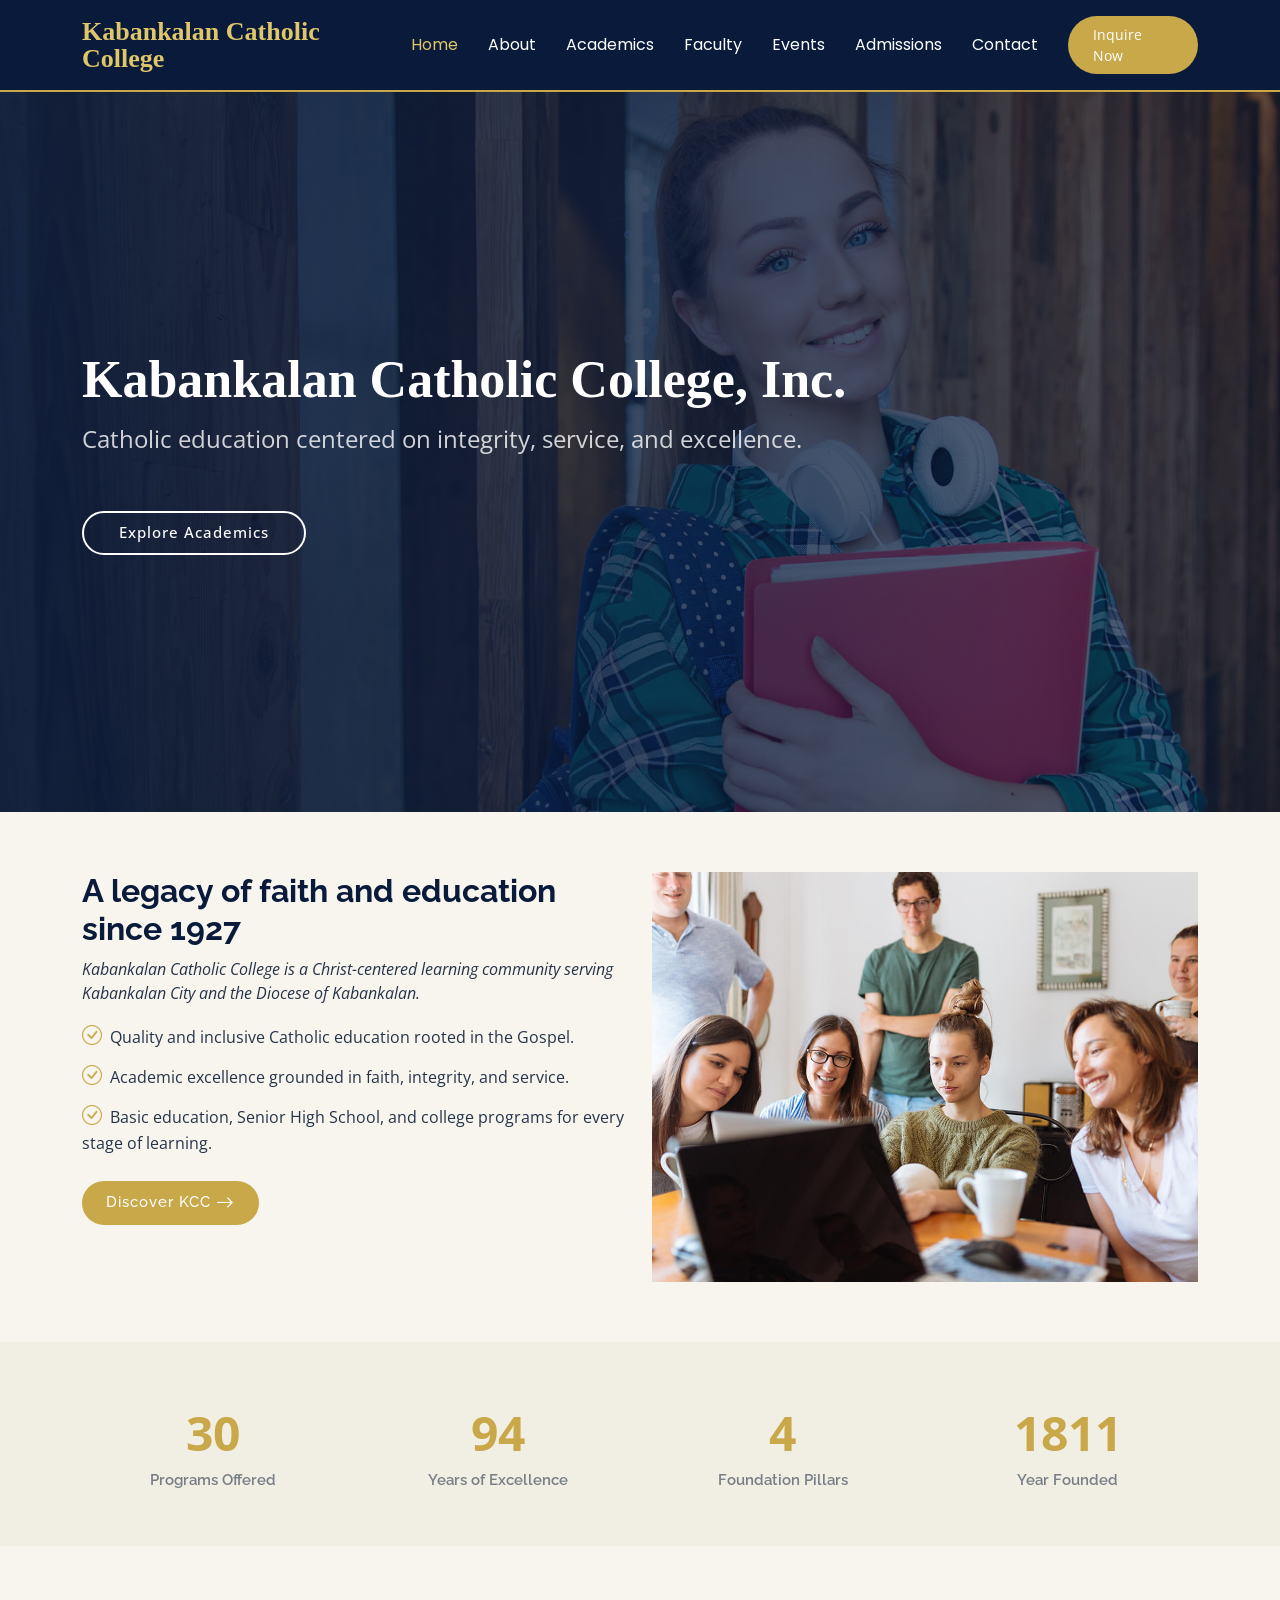
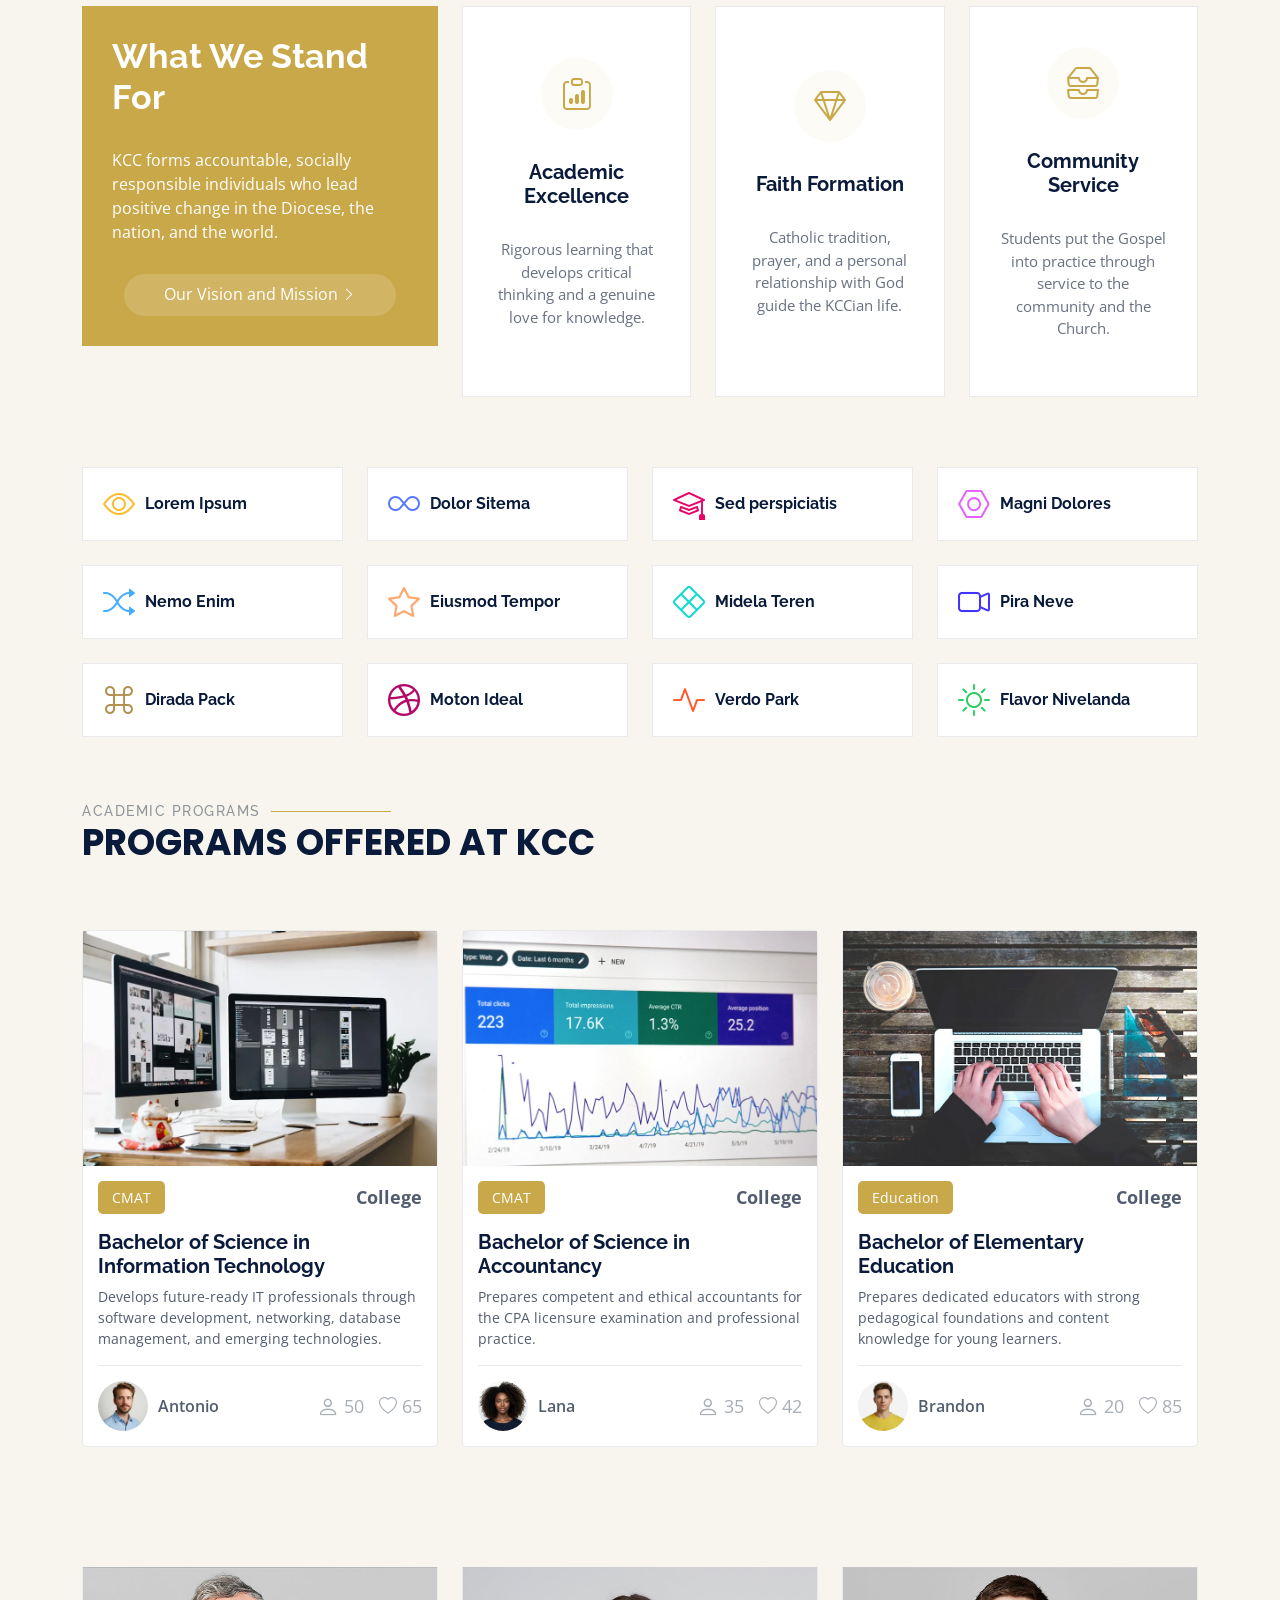
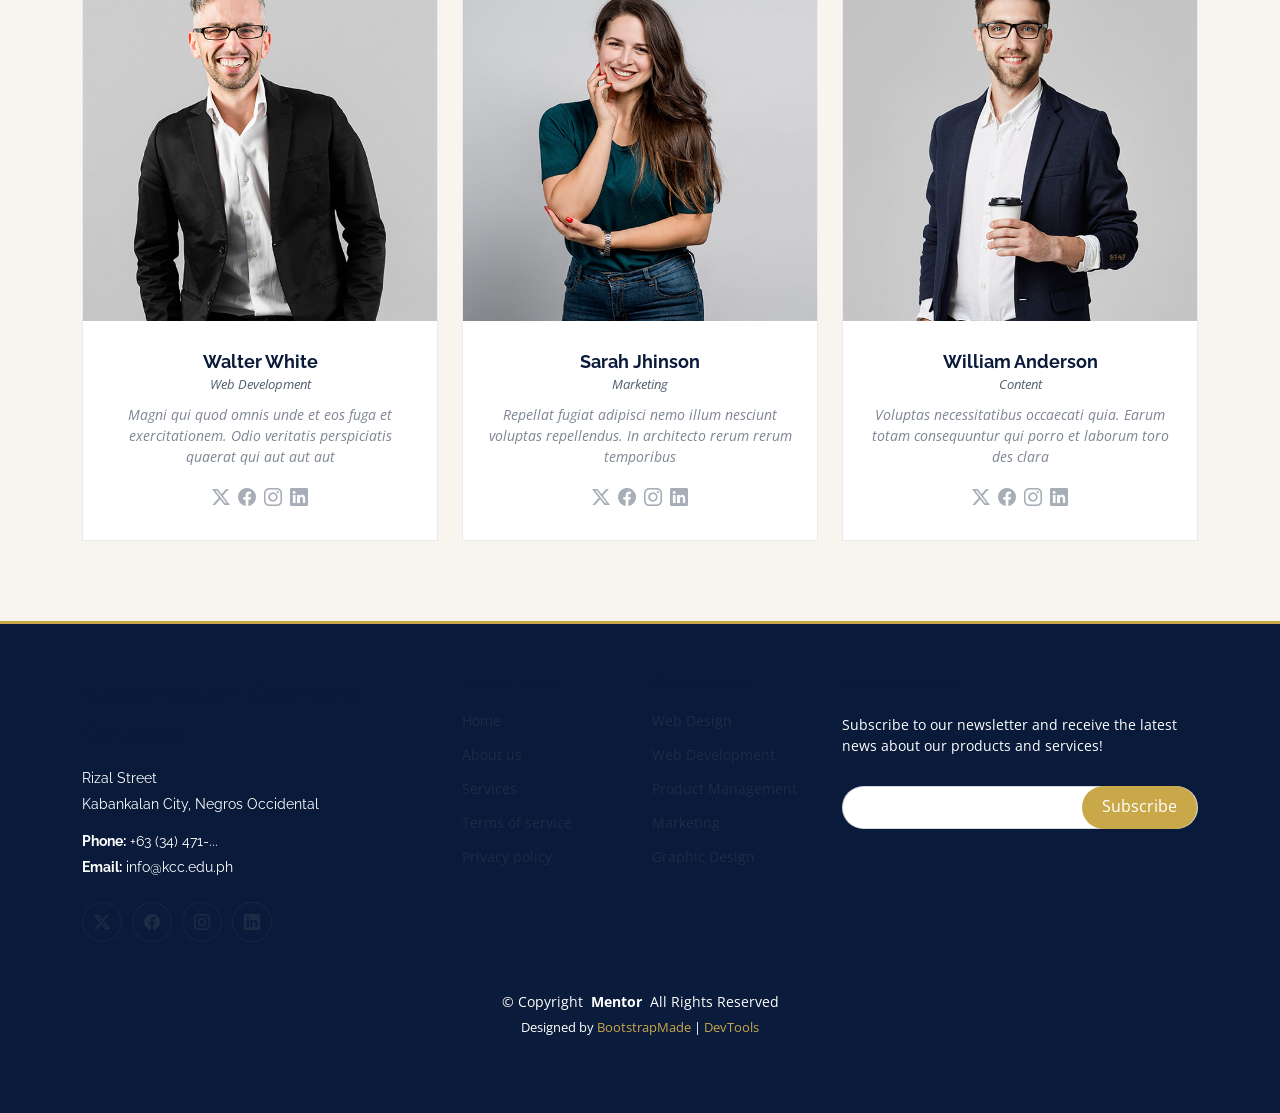
==== commit caf7277d: "Adding information" ====
--- a/index.html
+++ b/index.html
@@ -94,17 +94,16 @@
           </div>
 
           <div class="col-lg-6 order-2 order-lg-1 content" data-aos="fade-up" data-aos-delay="200">
-            <h3>Voluptatem dignissimos provident quasi corporis</h3>
+            <h3>A legacy of faith and education since 1927</h3>
             <p class="fst-italic">
-              Lorem ipsum dolor sit amet, consectetur adipiscing elit, sed do eiusmod tempor incididunt ut labore et dolore
-              magna aliqua.
+              Kabankalan Catholic College is a Christ-centered learning community serving Kabankalan City and the Diocese of Kabankalan.
             </p>
             <ul>
-              <li><i class="bi bi-check-circle"></i> <span>Ullamco laboris nisi ut aliquip ex ea commodo consequat.</span></li>
-              <li><i class="bi bi-check-circle"></i> <span>Duis aute irure dolor in reprehenderit in voluptate velit.</span></li>
-              <li><i class="bi bi-check-circle"></i> <span>Ullamco laboris nisi ut aliquip ex ea commodo consequat. Duis aute irure dolor in reprehenderit in voluptate trideta storacalaperda mastiro dolore eu fugiat nulla pariatur.</span></li>
+              <li><i class="bi bi-check-circle"></i> <span>Quality and inclusive Catholic education rooted in the Gospel.</span></li>
+              <li><i class="bi bi-check-circle"></i> <span>Academic excellence grounded in faith, integrity, and service.</span></li>
+              <li><i class="bi bi-check-circle"></i> <span>Basic education, Senior High School, and college programs for every stage of learning.</span></li>
             </ul>
-            <a href="#" class="read-more"><span>Read More</span><i class="bi bi-arrow-right"></i></a>
+            <a href="about.html" class="read-more"><span>Discover KCC</span><i class="bi bi-arrow-right"></i></a>
           </div>
 
         </div>
@@ -122,29 +121,29 @@
 
           <div class="col-lg-3 col-md-6">
             <div class="stats-item text-center w-100 h-100">
-              <span data-purecounter-start="0" data-purecounter-end="1232" data-purecounter-duration="1" class="purecounter"></span>
-              <p>Students</p>
+              <span data-purecounter-start="0" data-purecounter-end="32" data-purecounter-duration="1" class="purecounter"></span>
+              <p>Programs Offered</p>
             </div>
           </div><!-- End Stats Item -->
 
           <div class="col-lg-3 col-md-6">
             <div class="stats-item text-center w-100 h-100">
-              <span data-purecounter-start="0" data-purecounter-end="64" data-purecounter-duration="1" class="purecounter"></span>
-              <p>Courses</p>
+              <span data-purecounter-start="0" data-purecounter-end="99" data-purecounter-duration="1" class="purecounter"></span>
+              <p>Years of Excellence</p>
             </div>
           </div><!-- End Stats Item -->
 
           <div class="col-lg-3 col-md-6">
             <div class="stats-item text-center w-100 h-100">
-              <span data-purecounter-start="0" data-purecounter-end="42" data-purecounter-duration="1" class="purecounter"></span>
-              <p>Events</p>
+              <span data-purecounter-start="0" data-purecounter-end="4" data-purecounter-duration="1" class="purecounter"></span>
+              <p>Foundation Pillars</p>
             </div>
           </div><!-- End Stats Item -->
 
           <div class="col-lg-3 col-md-6">
             <div class="stats-item text-center w-100 h-100">
-              <span data-purecounter-start="0" data-purecounter-end="24" data-purecounter-duration="1" class="purecounter"></span>
-              <p>Trainers</p>
+              <span data-purecounter-start="0" data-purecounter-end="1927" data-purecounter-duration="1" class="purecounter"></span>
+              <p>Year Founded</p>
             </div>
           </div><!-- End Stats Item -->
 
@@ -163,13 +162,12 @@
 
           <div class="col-lg-4" data-aos="fade-up" data-aos-delay="100">
             <div class="why-box">
-              <h3>Why Choose Our Products?</h3>
+              <h3>What We Stand For</h3>
               <p>
-                Lorem ipsum dolor sit amet, consectetur adipiscing elit, sed do eiusmod tempor incididunt ut labore et dolore magna aliqua. Duis aute irure dolor in reprehenderit
-                Asperiores dolores sed et. Tenetur quia eos. Autem tempore quibusdam vel necessitatibus optio ad corporis.
+                KCC forms accountable, socially responsible individuals who lead positive change in the Diocese, the nation, and the world.
               </p>
               <div class="text-center">
-                <a href="#" class="more-btn"><span>Learn More</span> <i class="bi bi-chevron-right"></i></a>
+                <a href="about.html" class="more-btn"><span>Our Vision and Mission</span> <i class="bi bi-chevron-right"></i></a>
               </div>
             </div>
           </div><!-- End Why Box -->
@@ -180,24 +178,24 @@
               <div class="col-xl-4">
                 <div class="icon-box d-flex flex-column justify-content-center align-items-center">
                   <i class="bi bi-clipboard-data"></i>
-                  <h4>Corporis voluptates officia eiusmod</h4>
-                  <p>Consequuntur sunt aut quasi enim aliquam quae harum pariatur laboris nisi ut aliquip</p>
+                  <h4>Academic Excellence</h4>
+                  <p>Rigorous learning that develops critical thinking and a genuine love for knowledge.</p>
                 </div>
               </div><!-- End Icon Box -->
 
               <div class="col-xl-4" data-aos="fade-up" data-aos-delay="300">
                 <div class="icon-box d-flex flex-column justify-content-center align-items-center">
                   <i class="bi bi-gem"></i>
-                  <h4>Ullamco laboris ladore pan</h4>
-                  <p>Excepteur sint occaecat cupidatat non proident, sunt in culpa qui officia deserunt</p>
+                  <h4>Faith Formation</h4>
+                  <p>Catholic tradition, prayer, and a personal relationship with God guide the KCCian life.</p>
                 </div>
               </div><!-- End Icon Box -->
 
               <div class="col-xl-4" data-aos="fade-up" data-aos-delay="400">
                 <div class="icon-box d-flex flex-column justify-content-center align-items-center">
                   <i class="bi bi-inboxes"></i>
-                  <h4>Labore consequatur incidid dolore</h4>
-                  <p>Aut suscipit aut cum nemo deleniti aut omnis. Doloribus ut maiores omnis facere</p>
+                  <h4>Community Service</h4>
+                  <p>Students put the Gospel into practice through service to the community and the Church.</p>
                 </div>
               </div><!-- End Icon Box -->
 
@@ -312,8 +310,8 @@
 
       <!-- Section Title -->
       <div class="container section-title" data-aos="fade-up">
-        <h2>Courses</h2>
-        <p>Popular Courses</p>
+        <h2>Academic Programs</h2>
+        <p>Programs Offered at KCC</p>
       </div><!-- End Section Title -->
 
       <div class="container">
@@ -325,12 +323,12 @@
               <img src="assets/img/course/course-1.webp" class="img-fluid" alt="...">
               <div class="course-content">
                 <div class="d-flex justify-content-between align-items-center mb-3">
-                  <p class="category">Web Development</p>
-                  <p class="price">$169</p>
-                </div>
-
-                <h3><a href="course-details.html">Website Design</a></h3>
-                <p class="description">Et architecto provident deleniti facere repellat nobis iste. Id facere quia quae dolores dolorem tempore.</p>
+                  <p class="category">CMAT</p>
+                  <p class="price">College</p>
+                </div>
+
+                <h3><a href="course-details.html">Bachelor of Science in Information Technology</a></h3>
+                <p class="description">Develops future-ready IT professionals through software development, networking, database management, and emerging technologies.</p>
                 <div class="trainer d-flex justify-content-between align-items-center">
                   <div class="trainer-profile d-flex align-items-center">
                     <img src="assets/img/person/person-m-7.webp" class="img-fluid" alt="">
@@ -351,12 +349,12 @@
               <img src="assets/img/course/course-2.webp" class="img-fluid" alt="...">
               <div class="course-content">
                 <div class="d-flex justify-content-between align-items-center mb-3">
-                  <p class="category">Marketing</p>
-                  <p class="price">$250</p>
-                </div>
-
-                <h3><a href="course-details.html">Search Engine Optimization</a></h3>
-                <p class="description">Et architecto provident deleniti facere repellat nobis iste. Id facere quia quae dolores dolorem tempore.</p>
+                  <p class="category">CMAT</p>
+                  <p class="price">College</p>
+                </div>
+
+                <h3><a href="course-details.html">Bachelor of Science in Accountancy</a></h3>
+                <p class="description">Prepares competent and ethical accountants for the CPA licensure examination and professional practice.</p>
                 <div class="trainer d-flex justify-content-between align-items-center">
                   <div class="trainer-profile d-flex align-items-center">
                     <img src="assets/img/person/person-f-14.webp" class="img-fluid" alt="">
@@ -377,12 +375,12 @@
               <img src="assets/img/course/course-3.webp" class="img-fluid" alt="...">
               <div class="course-content">
                 <div class="d-flex justify-content-between align-items-center mb-3">
-                  <p class="category">Content</p>
-                  <p class="price">$180</p>
-                </div>
-
-                <h3><a href="course-details.html">Copywriting</a></h3>
-                <p class="description">Et architecto provident deleniti facere repellat nobis iste. Id facere quia quae dolores dolorem tempore.</p>
+                  <p class="category">Education</p>
+                  <p class="price">College</p>
+                </div>
+
+                <h3><a href="course-details.html">Bachelor of Elementary Education</a></h3>
+                <p class="description">Prepares dedicated educators with strong pedagogical foundations and content knowledge for young learners.</p>
                 <div class="trainer d-flex justify-content-between align-items-center">
                   <div class="trainer-profile d-flex align-items-center">
                     <img src="assets/img/person/person-m-12.webp" class="img-fluid" alt="">
--- a/assets/css/main.css
+++ b/assets/css/main.css
@@ -32,9 +32,6 @@
   --nav-color: #ffffff;
   --nav-hover-color: #dfc66a;
   --nav-mobile-background-color: #091a3a;
-  --nav-dropdown-background-color: #091a3a;
-  --nav-dropdown-color: #ffffff;
-  --nav-dropdown-hover-color: #dfc66a;
 }
 
 /* Color Presets - These classes override global colors when applied to any section or element, providing reuse of the sam color scheme. */
@@ -340,61 +337,6 @@
     color: var(--nav-hover-color);
   }
 
-  .navmenu .dropdown ul {
-    margin: 0;
-    padding: 10px 0;
-    background: var(--nav-dropdown-background-color);
-    display: block;
-    position: absolute;
-    visibility: hidden;
-    left: 14px;
-    top: 130%;
-    opacity: 0;
-    transition: 0.3s;
-    border-radius: 4px;
-    z-index: 99;
-    box-shadow: 0px 0px 30px rgba(0, 0, 0, 0.1);
-  }
-
-  .navmenu .dropdown ul li {
-    min-width: 200px;
-  }
-
-  .navmenu .dropdown ul a {
-    padding: 10px 20px;
-    font-size: 15px;
-    text-transform: none;
-    color: var(--nav-dropdown-color);
-  }
-
-  .navmenu .dropdown ul a i {
-    font-size: 12px;
-  }
-
-  .navmenu .dropdown ul a:hover,
-  .navmenu .dropdown ul .active:hover,
-  .navmenu .dropdown ul li:hover>a {
-    color: var(--nav-dropdown-hover-color);
-  }
-
-  .navmenu .dropdown:hover>ul {
-    opacity: 1;
-    top: 100%;
-    visibility: visible;
-  }
-
-  .navmenu .dropdown .dropdown ul {
-    top: 0;
-    left: -90%;
-    visibility: hidden;
-  }
-
-  .navmenu .dropdown .dropdown:hover>ul {
-    opacity: 1;
-    top: 0;
-    left: -100%;
-    visibility: visible;
-  }
 }
 
 /* Navmenu - Mobile */
@@ -431,7 +373,7 @@
 
   .navmenu a,
   .navmenu a:focus {
-    color: var(--nav-dropdown-color);
+    color: var(--nav-color);
     padding: 10px 20px;
     font-family: var(--nav-font);
     font-size: 17px;
@@ -467,7 +409,7 @@
   .navmenu a:hover,
   .navmenu .active,
   .navmenu .active:focus {
-    color: var(--nav-dropdown-hover-color);
+    color: var(--nav-hover-color);
   }
 
   .navmenu .active i,
@@ -477,24 +419,6 @@
     transform: rotate(180deg);
   }
 
-  .navmenu .dropdown ul {
-    position: static;
-    display: none;
-    z-index: 99;
-    padding: 10px 0;
-    margin: 10px 20px;
-    background-color: var(--nav-dropdown-background-color);
-    transition: all 0.5s ease-in-out;
-  }
-
-  .navmenu .dropdown ul ul {
-    background-color: rgba(33, 37, 41, 0.1);
-  }
-
-  .navmenu .dropdown>.dropdown-active {
-    display: block;
-    background-color: rgba(33, 37, 41, 0.03);
-  }
 
   .mobile-nav-active {
     overflow: hidden;
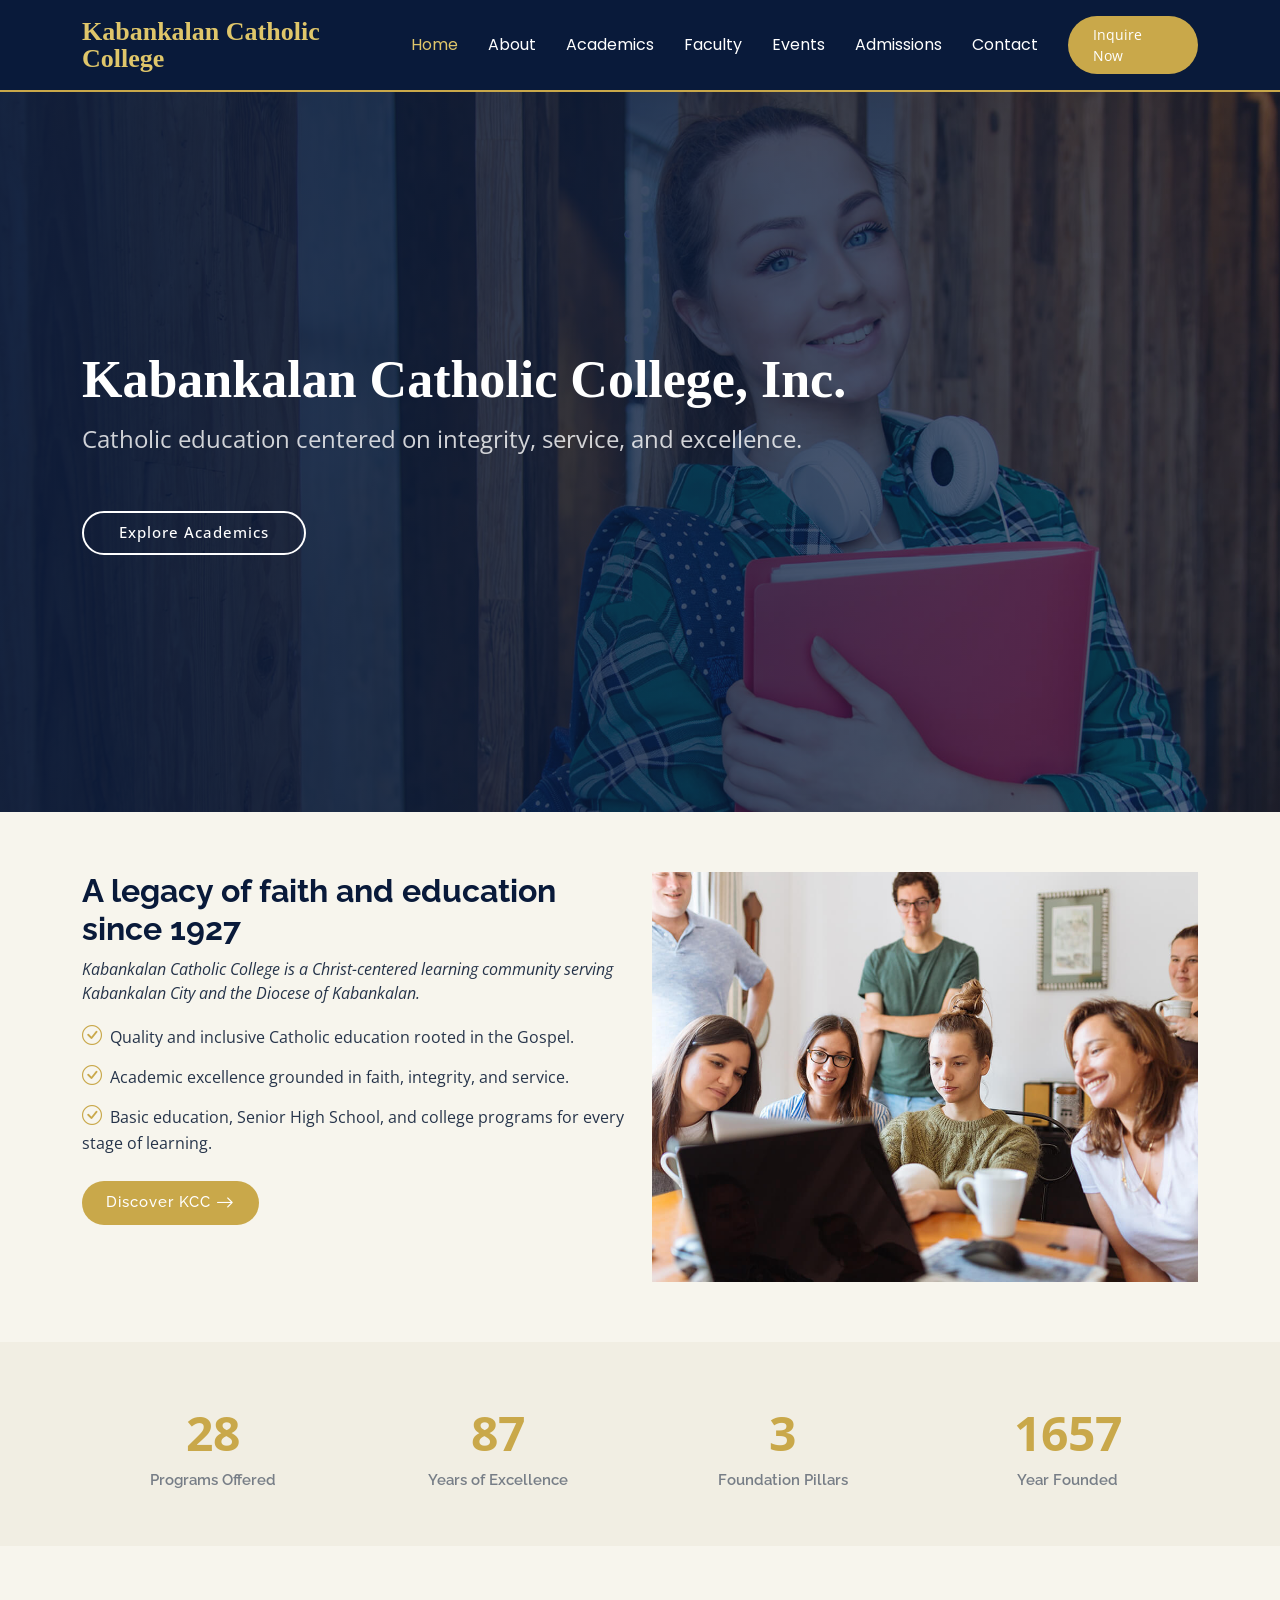
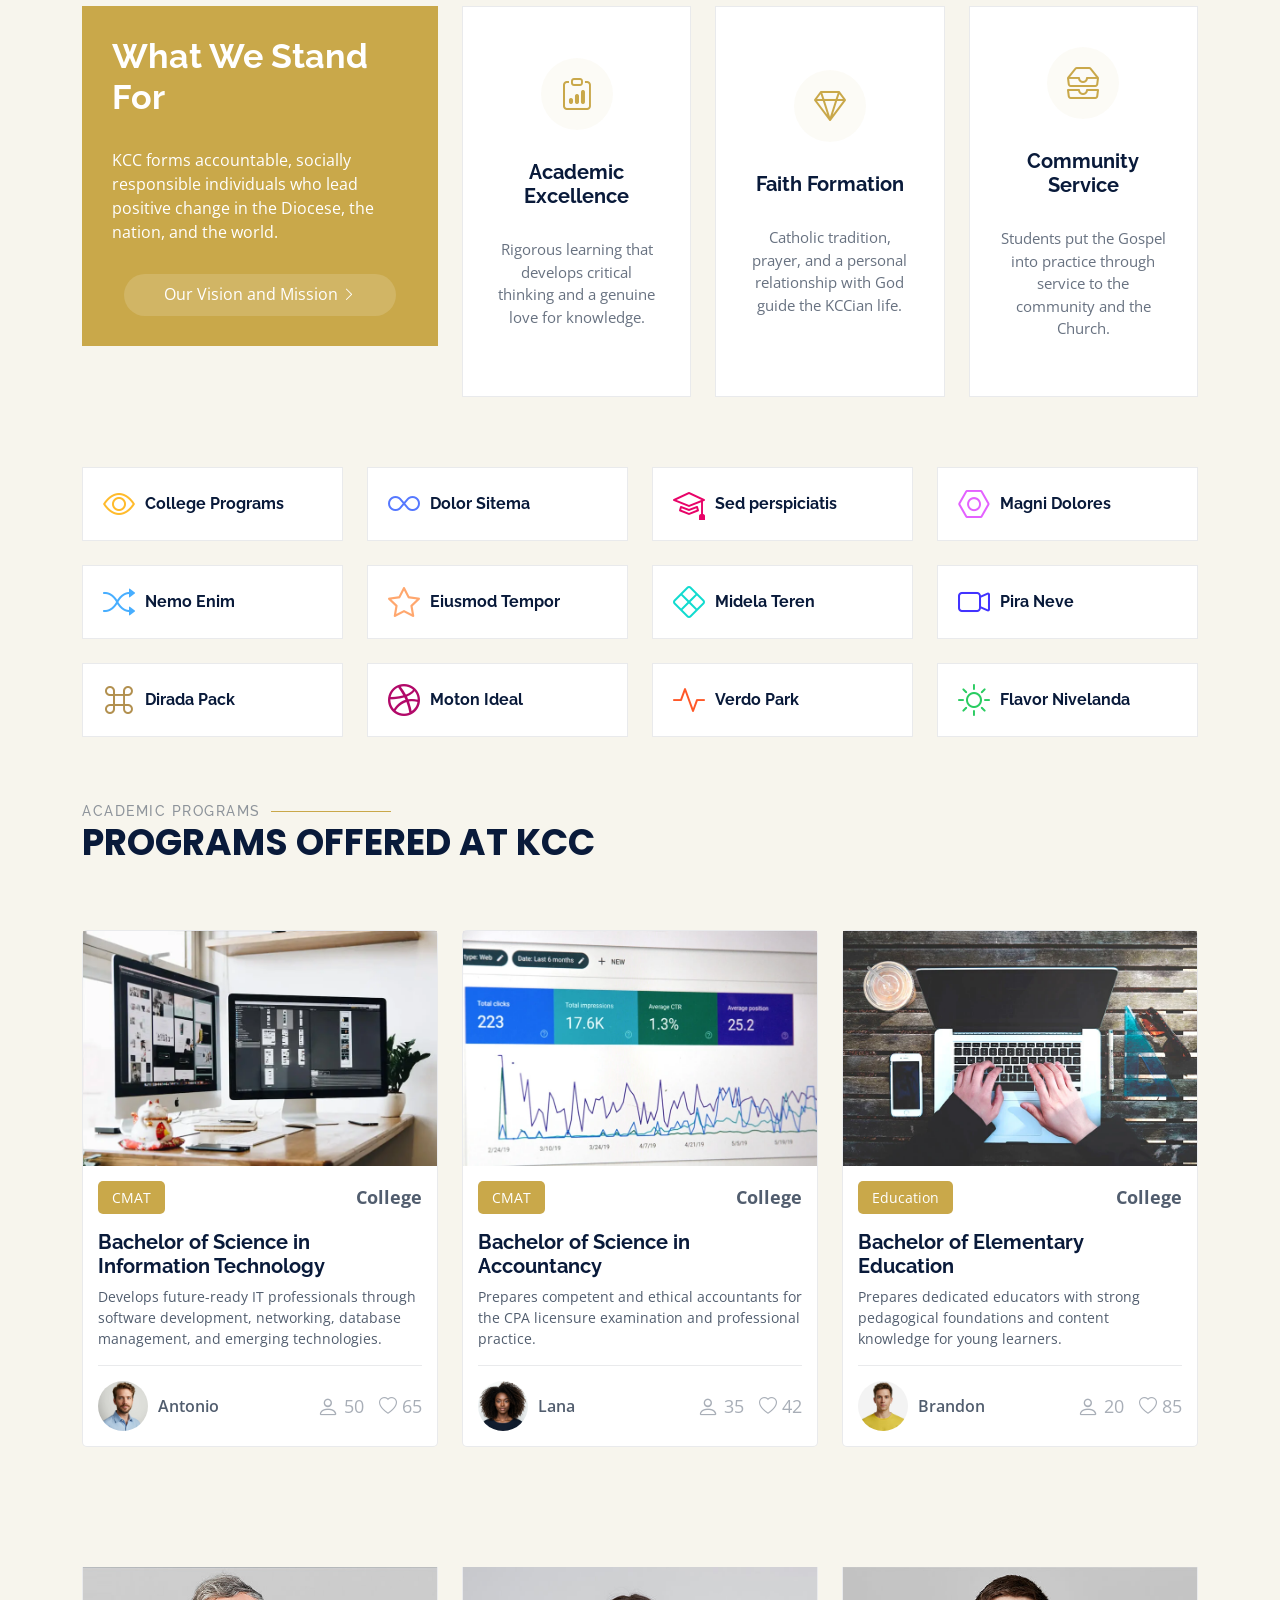
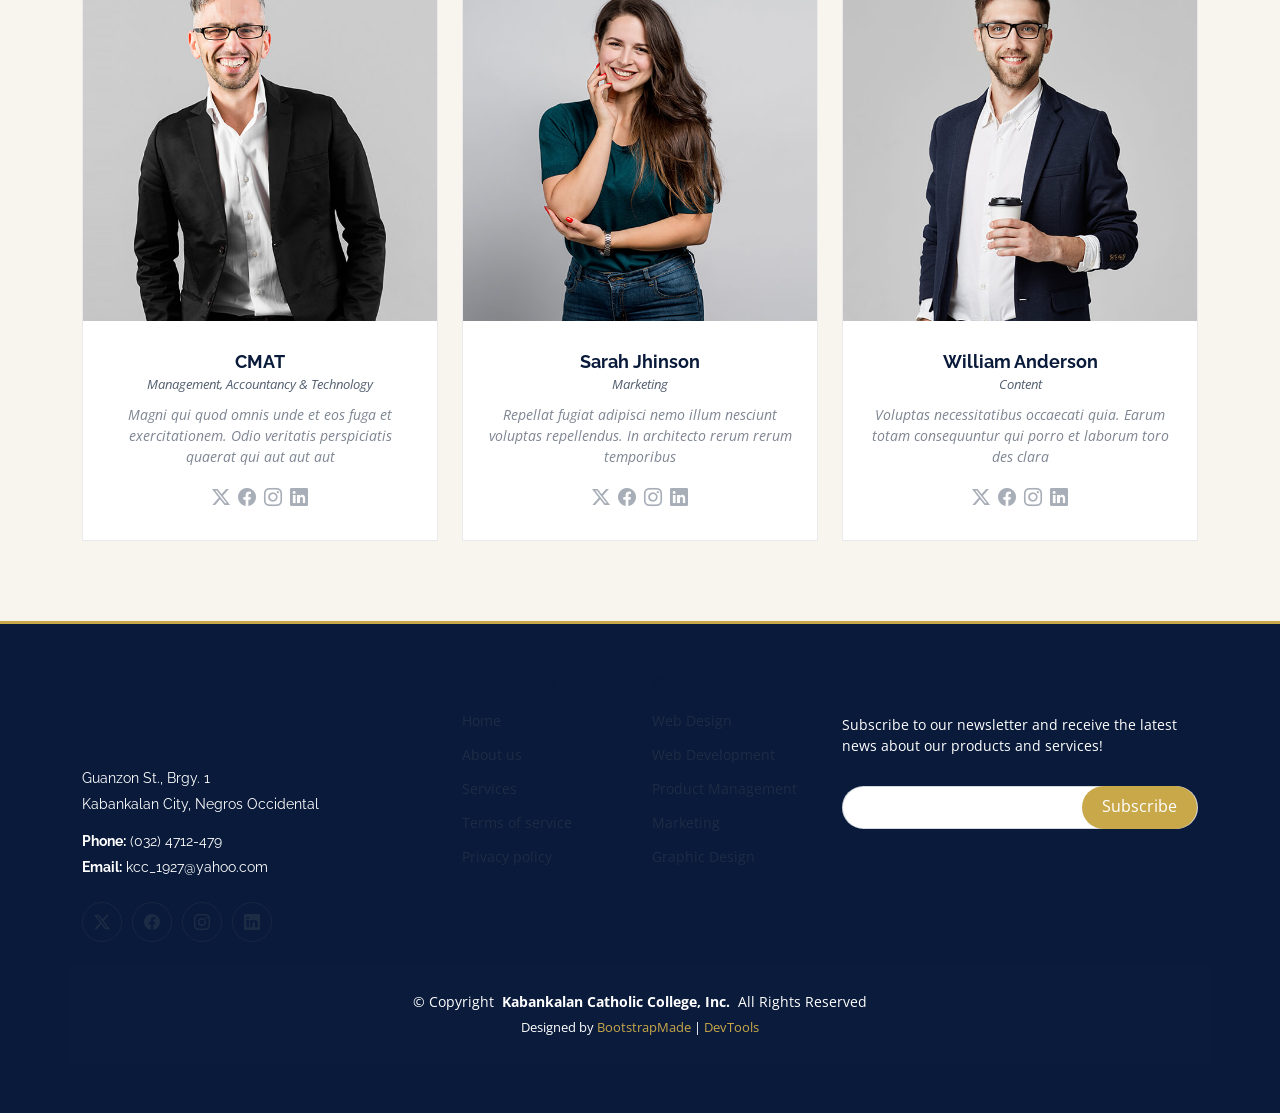
==== commit 3e213712: "KCC page content" ====
--- a/index.html
+++ b/index.html
@@ -218,7 +218,7 @@
           <div class="col-lg-3 col-md-4" data-aos="fade-up" data-aos-delay="100">
             <div class="features-item">
               <i class="bi bi-eye" style="color: #ffbb2c;"></i>
-              <h3><a href="" class="stretched-link">Lorem Ipsum</a></h3>
+              <h3><a href="courses.html" class="stretched-link">College Programs</a></h3>
             </div>
           </div><!-- End Feature Item -->
 
@@ -413,8 +413,8 @@
             <div class="member">
               <img src="assets/img/trainers/trainer-1.jpg" class="img-fluid" alt="">
               <div class="member-content">
-                <h4>Walter White</h4>
-                <span>Web Development</span>
+                <h4>CMAT</h4>
+                <span>Management, Accountancy & Technology</span>
                 <p>
                   Magni qui quod omnis unde et eos fuga et exercitationem. Odio veritatis perspiciatis quaerat qui aut aut aut
                 </p>
@@ -483,10 +483,10 @@
             <span class="sitename">Kabankalan Catholic College</span>
           </a>
           <div class="footer-contact pt-3">
-            <p>Rizal Street</p>
+            <p>Guanzon St., Brgy. 1</p>
             <p>Kabankalan City, Negros Occidental</p>
-            <p class="mt-3"><strong>Phone:</strong> <span>+63 (34) 471-...</span></p>
-            <p><strong>Email:</strong> <span>info@kcc.edu.ph</span></p>
+            <p class="mt-3"><strong>Phone:</strong> <span>(032) 4712-479</span></p>
+            <p><strong>Email:</strong> <span>kcc_1927@yahoo.com</span></p>
           </div>
           <div class="social-links d-flex mt-4">
             <a href=""><i class="bi bi-twitter-x"></i></a>
@@ -533,7 +533,7 @@
     </div>
 
     <div class="container copyright text-center mt-4">
-      <p>© <span>Copyright</span> <strong class="px-1 sitename">Mentor</strong> <span>All Rights Reserved</span></p>
+      <p>© <span>Copyright</span> <strong class="px-1 sitename">Kabankalan Catholic College, Inc.</strong> <span>All Rights Reserved</span></p>
       <div class="credits">
         <!-- All the links in the footer should remain intact. -->
         <!-- You can delete the links only if you've purchased the pro version. -->
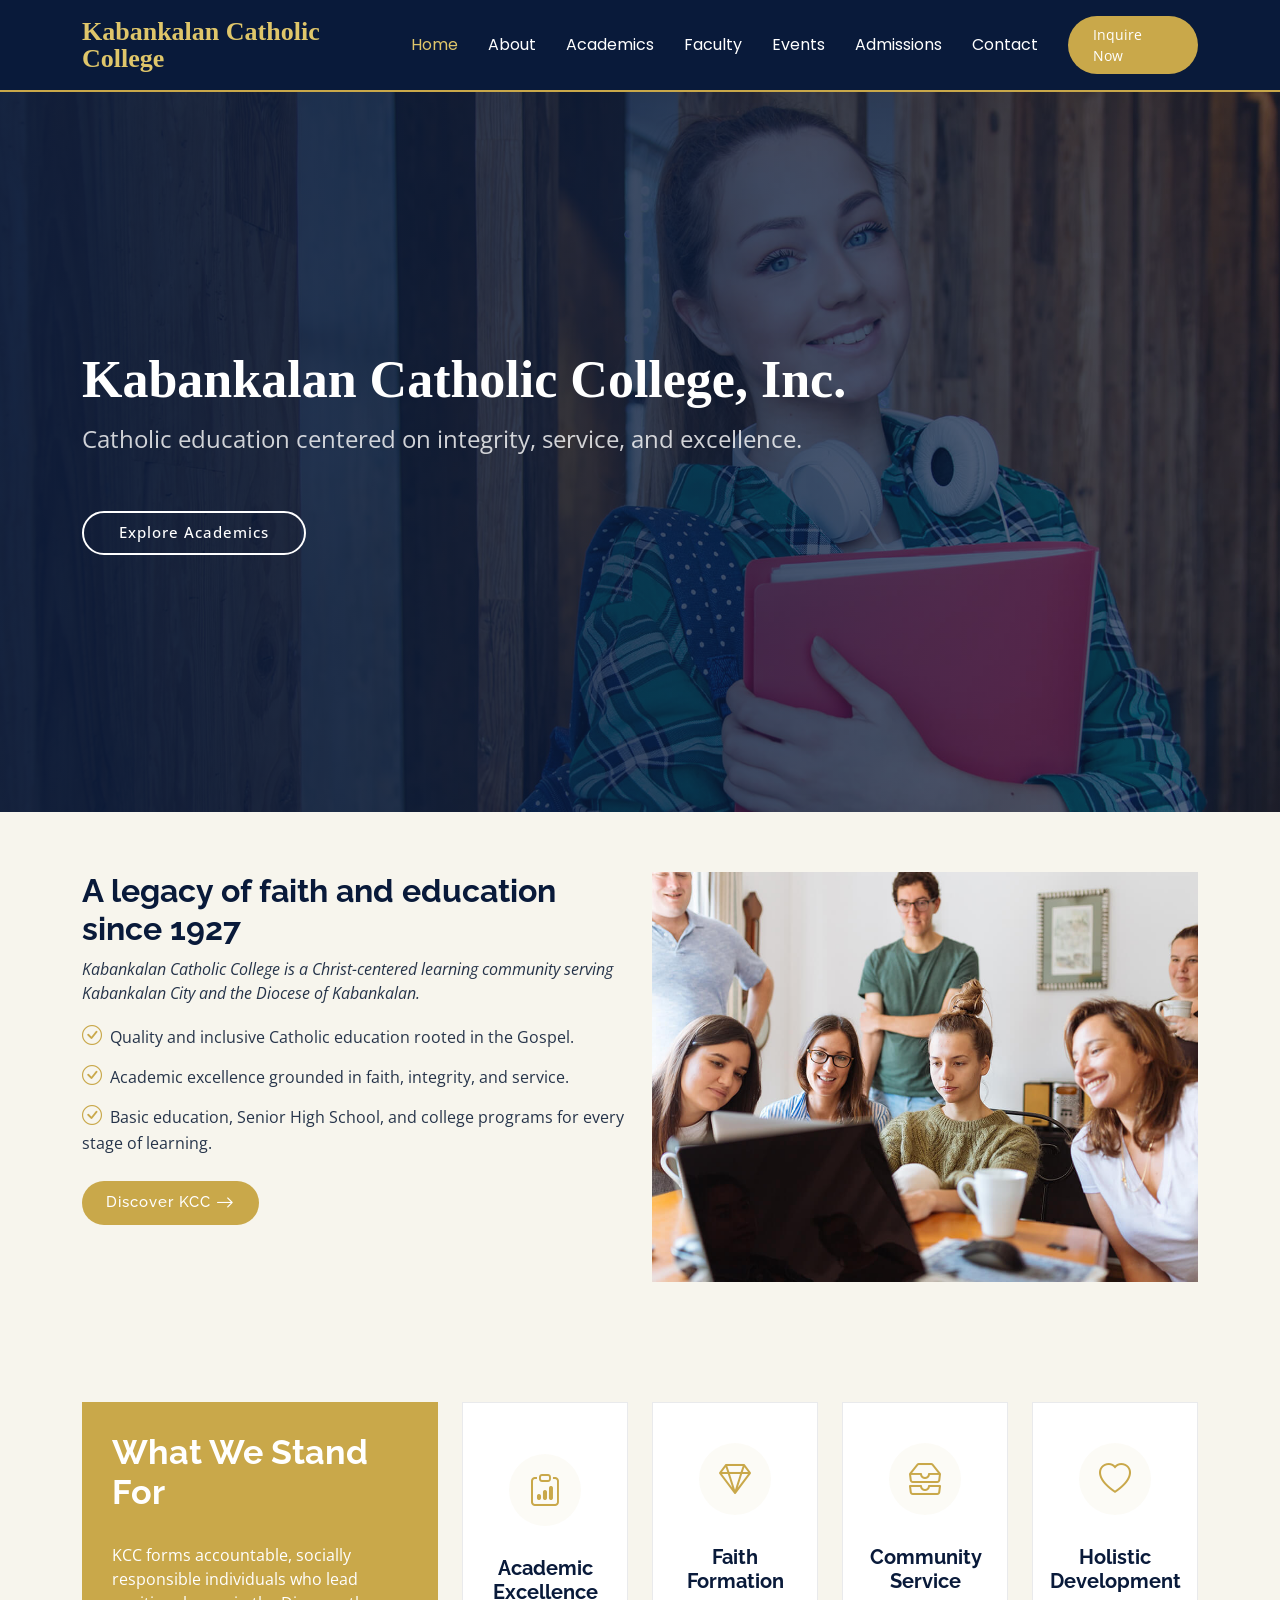
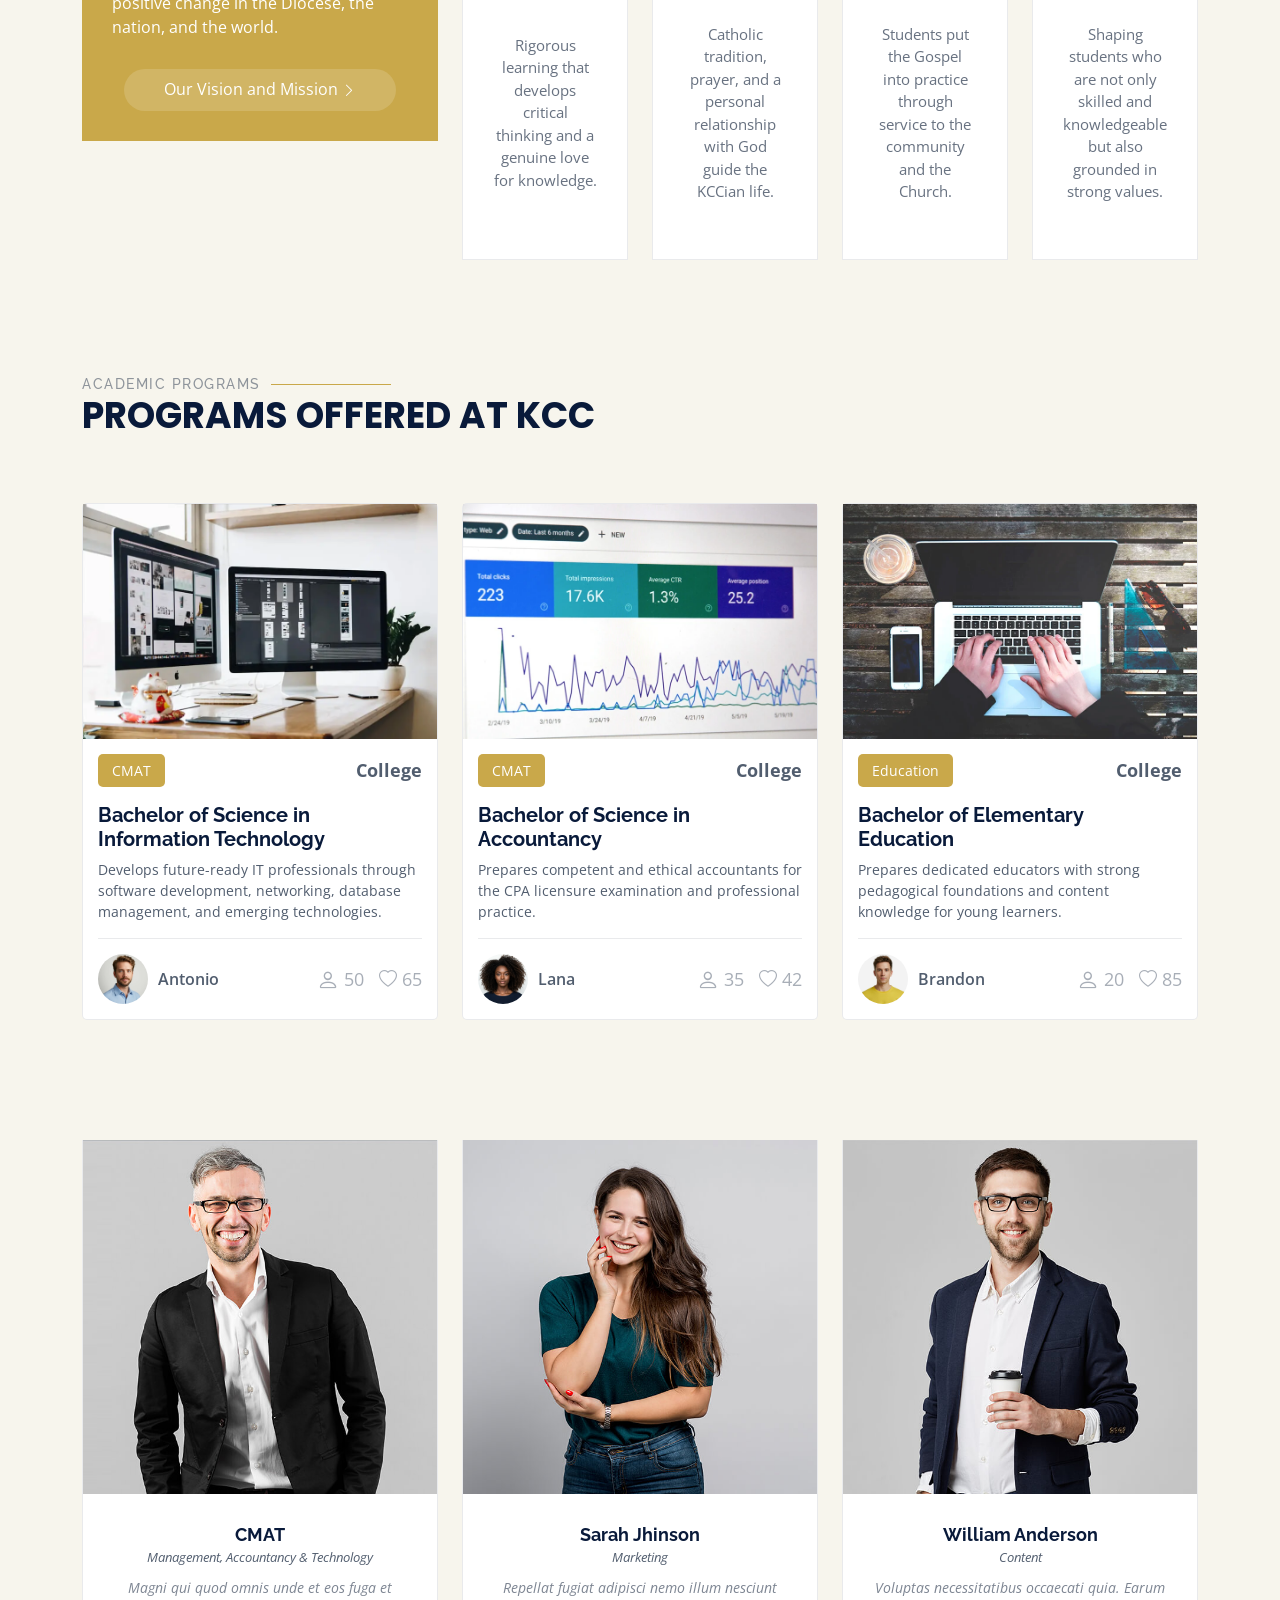
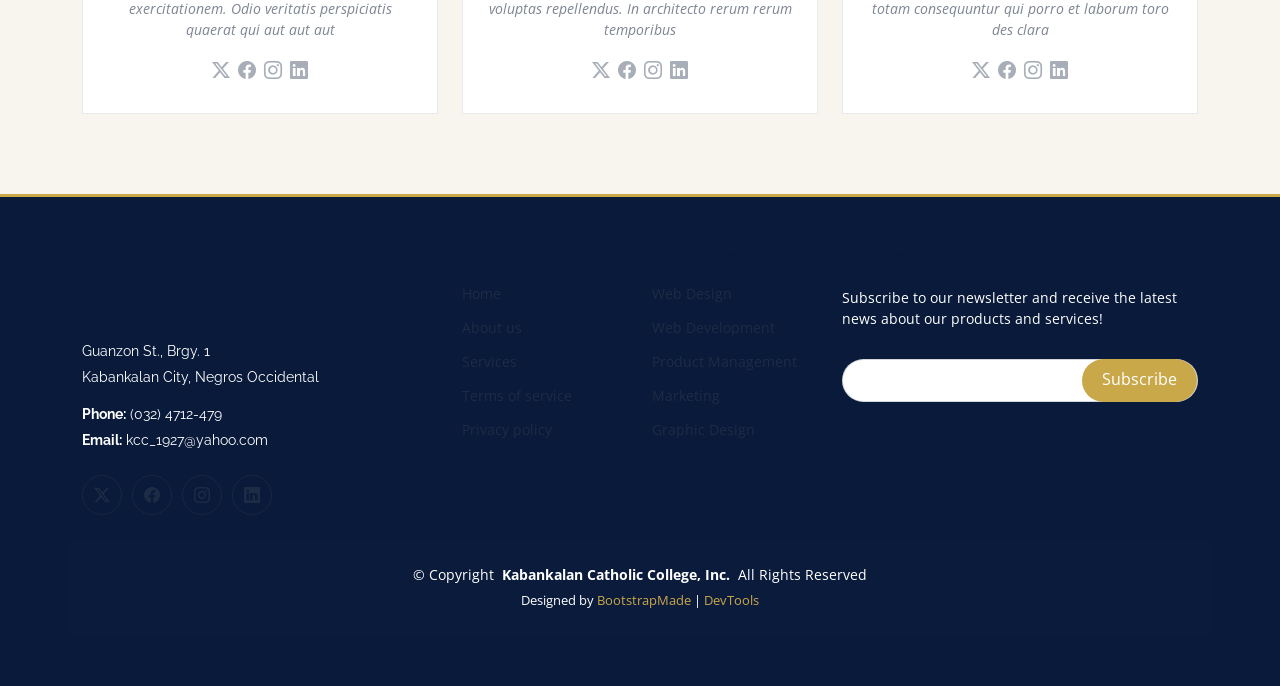
==== commit 0420020b: "pilllars" ====
--- a/index.html
+++ b/index.html
@@ -112,47 +112,6 @@
 
     </section><!-- /About Section -->
 
-    <!-- Counts Section -->
-    <section id="counts" class="section counts light-background">
-
-      <div class="container" data-aos="fade-up" data-aos-delay="100">
-
-        <div class="row gy-4">
-
-          <div class="col-lg-3 col-md-6">
-            <div class="stats-item text-center w-100 h-100">
-              <span data-purecounter-start="0" data-purecounter-end="32" data-purecounter-duration="1" class="purecounter"></span>
-              <p>Programs Offered</p>
-            </div>
-          </div><!-- End Stats Item -->
-
-          <div class="col-lg-3 col-md-6">
-            <div class="stats-item text-center w-100 h-100">
-              <span data-purecounter-start="0" data-purecounter-end="99" data-purecounter-duration="1" class="purecounter"></span>
-              <p>Years of Excellence</p>
-            </div>
-          </div><!-- End Stats Item -->
-
-          <div class="col-lg-3 col-md-6">
-            <div class="stats-item text-center w-100 h-100">
-              <span data-purecounter-start="0" data-purecounter-end="4" data-purecounter-duration="1" class="purecounter"></span>
-              <p>Foundation Pillars</p>
-            </div>
-          </div><!-- End Stats Item -->
-
-          <div class="col-lg-3 col-md-6">
-            <div class="stats-item text-center w-100 h-100">
-              <span data-purecounter-start="0" data-purecounter-end="1927" data-purecounter-duration="1" class="purecounter"></span>
-              <p>Year Founded</p>
-            </div>
-          </div><!-- End Stats Item -->
-
-        </div>
-
-      </div>
-
-    </section><!-- /Counts Section -->
-
     <!-- Why Us Section -->
     <section id="why-us" class="section why-us">
 
@@ -175,7 +134,7 @@
           <div class="col-lg-8 d-flex align-items-stretch">
             <div class="row gy-4" data-aos="fade-up" data-aos-delay="200">
 
-              <div class="col-xl-4">
+              <div class="col-xl-3">
                 <div class="icon-box d-flex flex-column justify-content-center align-items-center">
                   <i class="bi bi-clipboard-data"></i>
                   <h4>Academic Excellence</h4>
@@ -183,7 +142,7 @@
                 </div>
               </div><!-- End Icon Box -->
 
-              <div class="col-xl-4" data-aos="fade-up" data-aos-delay="300">
+              <div class="col-xl-3" data-aos="fade-up" data-aos-delay="300">
                 <div class="icon-box d-flex flex-column justify-content-center align-items-center">
                   <i class="bi bi-gem"></i>
                   <h4>Faith Formation</h4>
@@ -191,7 +150,7 @@
                 </div>
               </div><!-- End Icon Box -->
 
-              <div class="col-xl-4" data-aos="fade-up" data-aos-delay="400">
+              <div class="col-xl-3" data-aos="fade-up" data-aos-delay="400">
                 <div class="icon-box d-flex flex-column justify-content-center align-items-center">
                   <i class="bi bi-inboxes"></i>
                   <h4>Community Service</h4>
@@ -199,6 +158,14 @@
                 </div>
               </div><!-- End Icon Box -->
 
+              <div class="col-xl-3" data-aos="fade-up" data-aos-delay="500">
+                <div class="icon-box d-flex flex-column justify-content-center align-items-center">
+                  <i class="bi bi-heart"></i>
+                  <h4>Holistic Development</h4>
+                  <p>Shaping students who are not only skilled and knowledgeable but also grounded in strong values.</p>
+                </div>
+              </div><!-- End Icon Box -->
+
             </div>
           </div>
 
@@ -207,103 +174,6 @@
       </div>
 
     </section><!-- /Why Us Section -->
-
-    <!-- Features Section -->
-    <section id="features" class="features section">
-
-      <div class="container">
-
-        <div class="row gy-4">
-
-          <div class="col-lg-3 col-md-4" data-aos="fade-up" data-aos-delay="100">
-            <div class="features-item">
-              <i class="bi bi-eye" style="color: #ffbb2c;"></i>
-              <h3><a href="courses.html" class="stretched-link">College Programs</a></h3>
-            </div>
-          </div><!-- End Feature Item -->
-
-          <div class="col-lg-3 col-md-4" data-aos="fade-up" data-aos-delay="200">
-            <div class="features-item">
-              <i class="bi bi-infinity" style="color: #5578ff;"></i>
-              <h3><a href="" class="stretched-link">Dolor Sitema</a></h3>
-            </div>
-          </div><!-- End Feature Item -->
-
-          <div class="col-lg-3 col-md-4" data-aos="fade-up" data-aos-delay="300">
-            <div class="features-item">
-              <i class="bi bi-mortarboard" style="color: #e80368;"></i>
-              <h3><a href="" class="stretched-link">Sed perspiciatis</a></h3>
-            </div>
-          </div><!-- End Feature Item -->
-
-          <div class="col-lg-3 col-md-4" data-aos="fade-up" data-aos-delay="400">
-            <div class="features-item">
-              <i class="bi bi-nut" style="color: #e361ff;"></i>
-              <h3><a href="" class="stretched-link">Magni Dolores</a></h3>
-            </div>
-          </div><!-- End Feature Item -->
-
-          <div class="col-lg-3 col-md-4" data-aos="fade-up" data-aos-delay="500">
-            <div class="features-item">
-              <i class="bi bi-shuffle" style="color: #47aeff;"></i>
-              <h3><a href="" class="stretched-link">Nemo Enim</a></h3>
-            </div>
-          </div><!-- End Feature Item -->
-
-          <div class="col-lg-3 col-md-4" data-aos="fade-up" data-aos-delay="600">
-            <div class="features-item">
-              <i class="bi bi-star" style="color: #ffa76e;"></i>
-              <h3><a href="" class="stretched-link">Eiusmod Tempor</a></h3>
-            </div>
-          </div><!-- End Feature Item -->
-
-          <div class="col-lg-3 col-md-4" data-aos="fade-up" data-aos-delay="700">
-            <div class="features-item">
-              <i class="bi bi-x-diamond" style="color: #11dbcf;"></i>
-              <h3><a href="" class="stretched-link">Midela Teren</a></h3>
-            </div>
-          </div><!-- End Feature Item -->
-
-          <div class="col-lg-3 col-md-4" data-aos="fade-up" data-aos-delay="800">
-            <div class="features-item">
-              <i class="bi bi-camera-video" style="color: #4233ff;"></i>
-              <h3><a href="" class="stretched-link">Pira Neve</a></h3>
-            </div>
-          </div><!-- End Feature Item -->
-
-          <div class="col-lg-3 col-md-4" data-aos="fade-up" data-aos-delay="900">
-            <div class="features-item">
-              <i class="bi bi-command" style="color: #b2904f;"></i>
-              <h3><a href="" class="stretched-link">Dirada Pack</a></h3>
-            </div>
-          </div><!-- End Feature Item -->
-
-          <div class="col-lg-3 col-md-4" data-aos="fade-up" data-aos-delay="1000">
-            <div class="features-item">
-              <i class="bi bi-dribbble" style="color: #b20969;"></i>
-              <h3><a href="" class="stretched-link">Moton Ideal</a></h3>
-            </div>
-          </div><!-- End Feature Item -->
-
-          <div class="col-lg-3 col-md-4" data-aos="fade-up" data-aos-delay="1100">
-            <div class="features-item">
-              <i class="bi bi-activity" style="color: #ff5828;"></i>
-              <h3><a href="" class="stretched-link">Verdo Park</a></h3>
-            </div>
-          </div><!-- End Feature Item -->
-
-          <div class="col-lg-3 col-md-4" data-aos="fade-up" data-aos-delay="1200">
-            <div class="features-item">
-              <i class="bi bi-brightness-high" style="color: #29cc61;"></i>
-              <h3><a href="" class="stretched-link">Flavor Nivelanda</a></h3>
-            </div>
-          </div><!-- End Feature Item -->
-
-        </div>
-
-      </div>
-
-    </section><!-- /Features Section -->
 
     <!-- Courses Section -->
     <section id="courses" class="courses section">
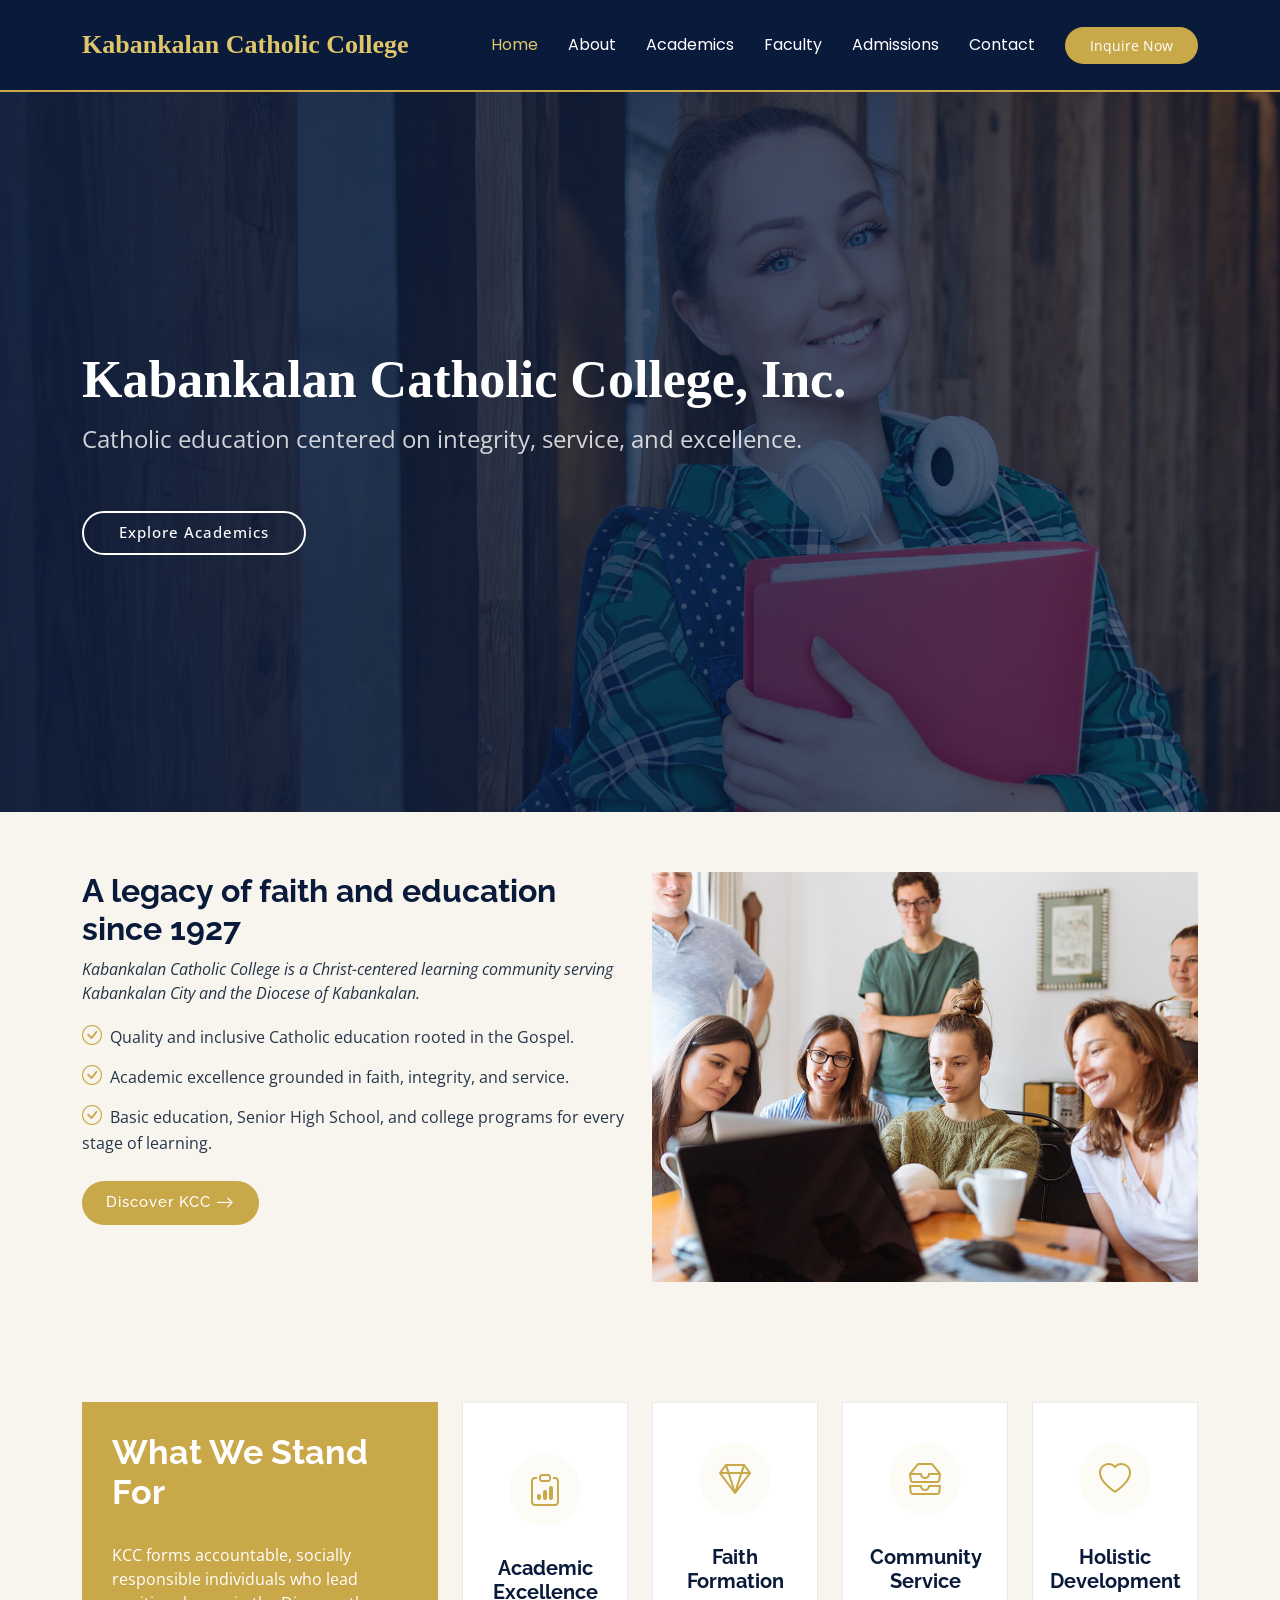
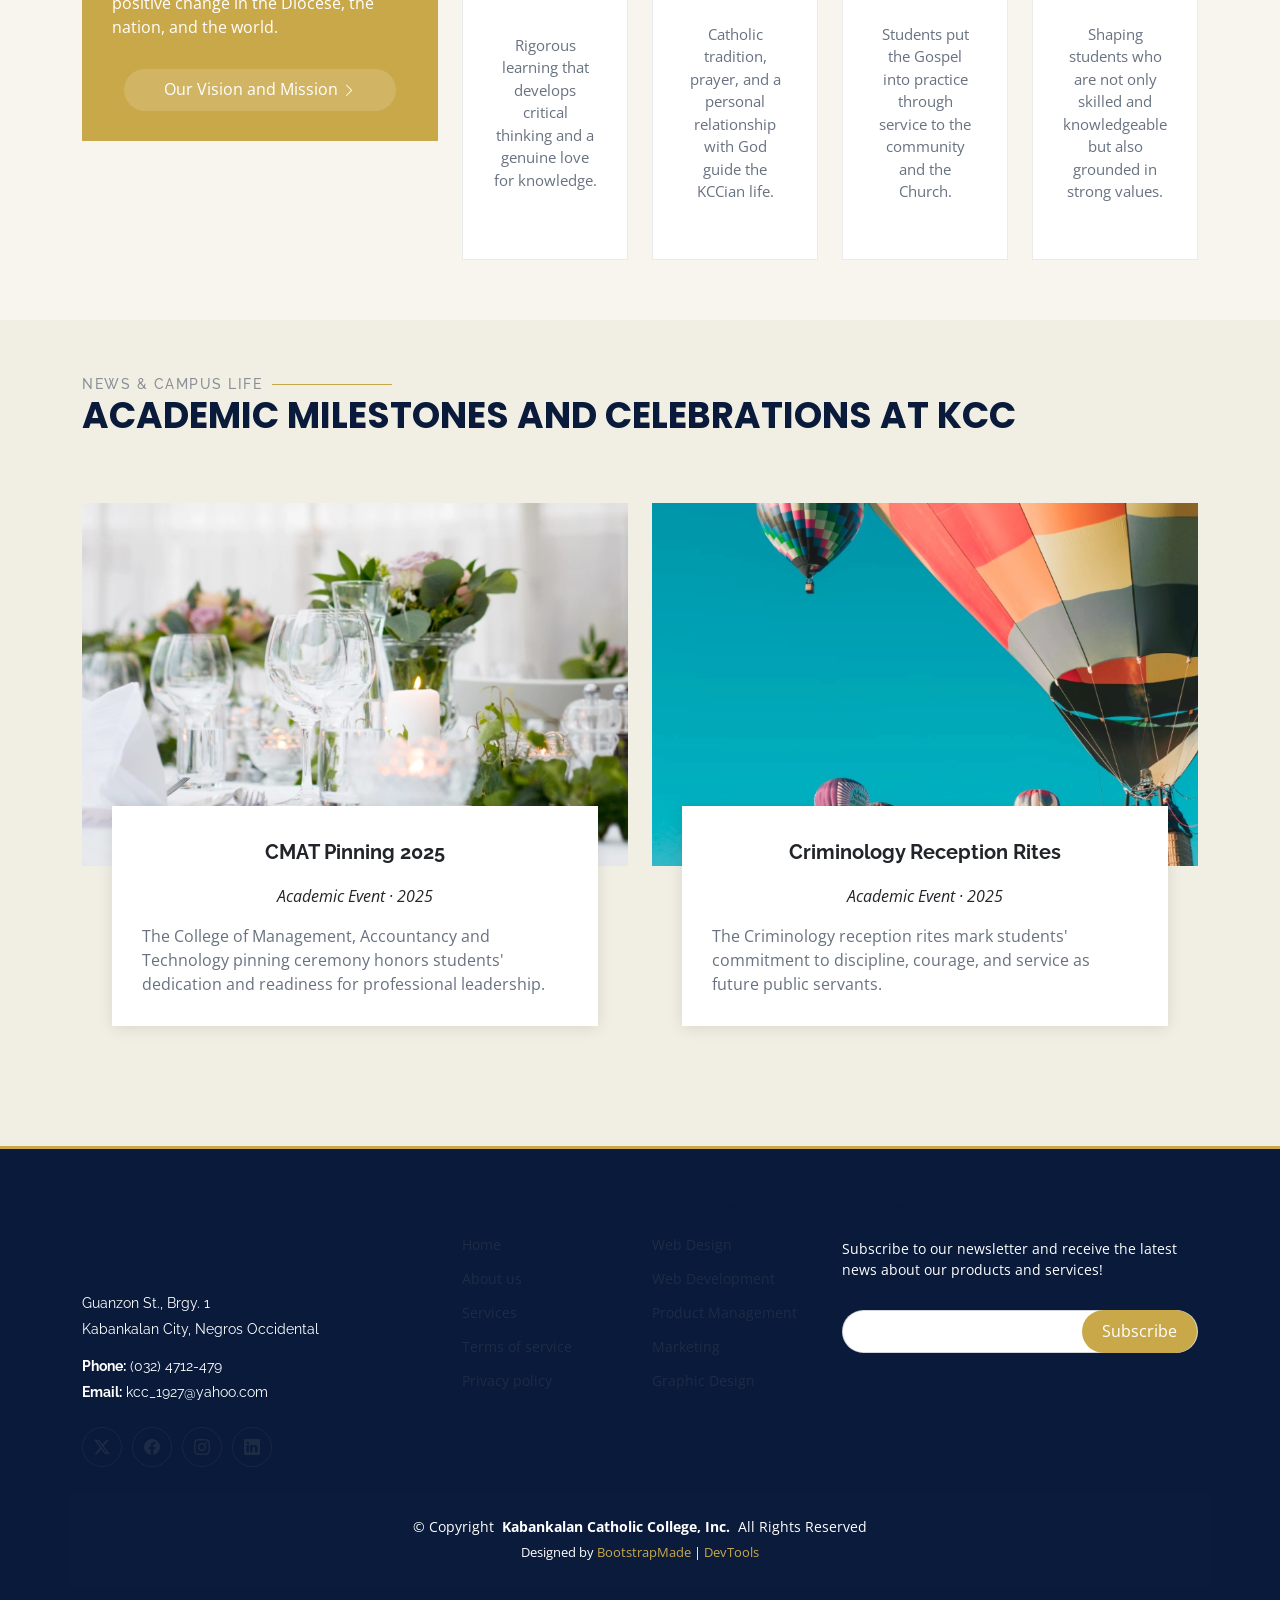
==== commit cfb464d6: "homepage modify" ====
--- a/index.html
+++ b/index.html
@@ -53,7 +53,6 @@
           <li><a href="about.html">About</a></li>
           <li><a href="courses.html">Academics</a></li>
           <li><a href="trainers.html">Faculty</a></li>
-          <li><a href="events.html">Events</a></li>
           <li><a href="pricing.html">Admissions</a></li>
           <li><a href="contact.html">Contact</a></li>
         </ul>
@@ -175,172 +174,43 @@
 
     </section><!-- /Why Us Section -->
 
-    <!-- Courses Section -->
-    <section id="courses" class="courses section">
-
-      <!-- Section Title -->
+    <!-- Campus Events Section -->
+    <section id="events" class="events section light-background">
       <div class="container section-title" data-aos="fade-up">
-        <h2>Academic Programs</h2>
-        <p>Programs Offered at KCC</p>
-      </div><!-- End Section Title -->
-
-      <div class="container">
-
+        <h2>News & Campus Life</h2>
+        <p>Academic milestones and celebrations at KCC</p>
+      </div>
+
+      <div class="container" data-aos="fade-up">
         <div class="row">
-
-          <div class="col-lg-4 col-md-6 d-flex align-items-stretch" data-aos="zoom-in" data-aos-delay="100">
-            <div class="course-item">
-              <img src="assets/img/course/course-1.webp" class="img-fluid" alt="...">
-              <div class="course-content">
-                <div class="d-flex justify-content-between align-items-center mb-3">
-                  <p class="category">CMAT</p>
-                  <p class="price">College</p>
-                </div>
-
-                <h3><a href="course-details.html">Bachelor of Science in Information Technology</a></h3>
-                <p class="description">Develops future-ready IT professionals through software development, networking, database management, and emerging technologies.</p>
-                <div class="trainer d-flex justify-content-between align-items-center">
-                  <div class="trainer-profile d-flex align-items-center">
-                    <img src="assets/img/person/person-m-7.webp" class="img-fluid" alt="">
-                    <a href="" class="trainer-link">Antonio</a>
-                  </div>
-                  <div class="trainer-rank d-flex align-items-center">
-                    <i class="bi bi-person user-icon"></i>&nbsp;50
-                    &nbsp;&nbsp;
-                    <i class="bi bi-heart heart-icon"></i>&nbsp;65
-                  </div>
-                </div>
+          <div class="col-md-6 d-flex align-items-stretch">
+            <div class="card">
+              <div class="card-img">
+                <img src="assets/img/event/event-item-1.webp" alt="CMAT Pinning 2025">
+              </div>
+              <div class="card-body">
+                <h5 class="card-title">CMAT Pinning 2025</h5>
+                <p class="fst-italic text-center">Academic Event · 2025</p>
+                <p class="card-text">The College of Management, Accountancy and Technology pinning ceremony honors students' dedication and readiness for professional leadership.</p>
               </div>
             </div>
-          </div> <!-- End Course Item-->
-
-          <div class="col-lg-4 col-md-6 d-flex align-items-stretch mt-4 mt-md-0" data-aos="zoom-in" data-aos-delay="200">
-            <div class="course-item">
-              <img src="assets/img/course/course-2.webp" class="img-fluid" alt="...">
-              <div class="course-content">
-                <div class="d-flex justify-content-between align-items-center mb-3">
-                  <p class="category">CMAT</p>
-                  <p class="price">College</p>
-                </div>
-
-                <h3><a href="course-details.html">Bachelor of Science in Accountancy</a></h3>
-                <p class="description">Prepares competent and ethical accountants for the CPA licensure examination and professional practice.</p>
-                <div class="trainer d-flex justify-content-between align-items-center">
-                  <div class="trainer-profile d-flex align-items-center">
-                    <img src="assets/img/person/person-f-14.webp" class="img-fluid" alt="">
-                    <a href="" class="trainer-link">Lana</a>
-                  </div>
-                  <div class="trainer-rank d-flex align-items-center">
-                    <i class="bi bi-person user-icon"></i>&nbsp;35
-                    &nbsp;&nbsp;
-                    <i class="bi bi-heart heart-icon"></i>&nbsp;42
-                  </div>
-                </div>
+          </div>
+
+          <div class="col-md-6 d-flex align-items-stretch">
+            <div class="card">
+              <div class="card-img">
+                <img src="assets/img/event/event-item-2.webp" alt="Criminology Reception Rites">
+              </div>
+              <div class="card-body">
+                <h5 class="card-title">Criminology Reception Rites</h5>
+                <p class="fst-italic text-center">Academic Event · 2025</p>
+                <p class="card-text">The Criminology reception rites mark students' commitment to discipline, courage, and service as future public servants.</p>
               </div>
             </div>
-          </div> <!-- End Course Item-->
-
-          <div class="col-lg-4 col-md-6 d-flex align-items-stretch mt-4 mt-lg-0" data-aos="zoom-in" data-aos-delay="300">
-            <div class="course-item">
-              <img src="assets/img/course/course-3.webp" class="img-fluid" alt="...">
-              <div class="course-content">
-                <div class="d-flex justify-content-between align-items-center mb-3">
-                  <p class="category">Education</p>
-                  <p class="price">College</p>
-                </div>
-
-                <h3><a href="course-details.html">Bachelor of Elementary Education</a></h3>
-                <p class="description">Prepares dedicated educators with strong pedagogical foundations and content knowledge for young learners.</p>
-                <div class="trainer d-flex justify-content-between align-items-center">
-                  <div class="trainer-profile d-flex align-items-center">
-                    <img src="assets/img/person/person-m-12.webp" class="img-fluid" alt="">
-                    <a href="" class="trainer-link">Brandon</a>
-                  </div>
-                  <div class="trainer-rank d-flex align-items-center">
-                    <i class="bi bi-person user-icon"></i>&nbsp;20
-                    &nbsp;&nbsp;
-                    <i class="bi bi-heart heart-icon"></i>&nbsp;85
-                  </div>
-                </div>
-              </div>
-            </div>
-          </div> <!-- End Course Item-->
-
-        </div>
-
-      </div>
-
-    </section><!-- /Courses Section -->
-
-    <!-- Trainers Index Section -->
-    <section id="trainers-index" class="section trainers-index">
-
-      <div class="container">
-
-        <div class="row">
-
-          <div class="col-lg-4 col-md-6 d-flex" data-aos="fade-up" data-aos-delay="100">
-            <div class="member">
-              <img src="assets/img/trainers/trainer-1.jpg" class="img-fluid" alt="">
-              <div class="member-content">
-                <h4>CMAT</h4>
-                <span>Management, Accountancy & Technology</span>
-                <p>
-                  Magni qui quod omnis unde et eos fuga et exercitationem. Odio veritatis perspiciatis quaerat qui aut aut aut
-                </p>
-                <div class="social">
-                  <a href=""><i class="bi bi-twitter-x"></i></a>
-                  <a href=""><i class="bi bi-facebook"></i></a>
-                  <a href=""><i class="bi bi-instagram"></i></a>
-                  <a href=""><i class="bi bi-linkedin"></i></a>
-                </div>
-              </div>
-            </div>
-          </div><!-- End Team Member -->
-
-          <div class="col-lg-4 col-md-6 d-flex" data-aos="fade-up" data-aos-delay="200">
-            <div class="member">
-              <img src="assets/img/trainers/trainer-2.jpg" class="img-fluid" alt="">
-              <div class="member-content">
-                <h4>Sarah Jhinson</h4>
-                <span>Marketing</span>
-                <p>
-                  Repellat fugiat adipisci nemo illum nesciunt voluptas repellendus. In architecto rerum rerum temporibus
-                </p>
-                <div class="social">
-                  <a href=""><i class="bi bi-twitter-x"></i></a>
-                  <a href=""><i class="bi bi-facebook"></i></a>
-                  <a href=""><i class="bi bi-instagram"></i></a>
-                  <a href=""><i class="bi bi-linkedin"></i></a>
-                </div>
-              </div>
-            </div>
-          </div><!-- End Team Member -->
-
-          <div class="col-lg-4 col-md-6 d-flex" data-aos="fade-up" data-aos-delay="300">
-            <div class="member">
-              <img src="assets/img/trainers/trainer-3.jpg" class="img-fluid" alt="">
-              <div class="member-content">
-                <h4>William Anderson</h4>
-                <span>Content</span>
-                <p>
-                  Voluptas necessitatibus occaecati quia. Earum totam consequuntur qui porro et laborum toro des clara
-                </p>
-                <div class="social">
-                  <a href=""><i class="bi bi-twitter-x"></i></a>
-                  <a href=""><i class="bi bi-facebook"></i></a>
-                  <a href=""><i class="bi bi-instagram"></i></a>
-                  <a href=""><i class="bi bi-linkedin"></i></a>
-                </div>
-              </div>
-            </div>
-          </div><!-- End Team Member -->
-
-        </div>
-
-      </div>
-
-    </section><!-- /Trainers Index Section -->
+          </div>
+        </div>
+      </div>
+    </section><!-- /Campus Events Section -->
 
   </main>
 
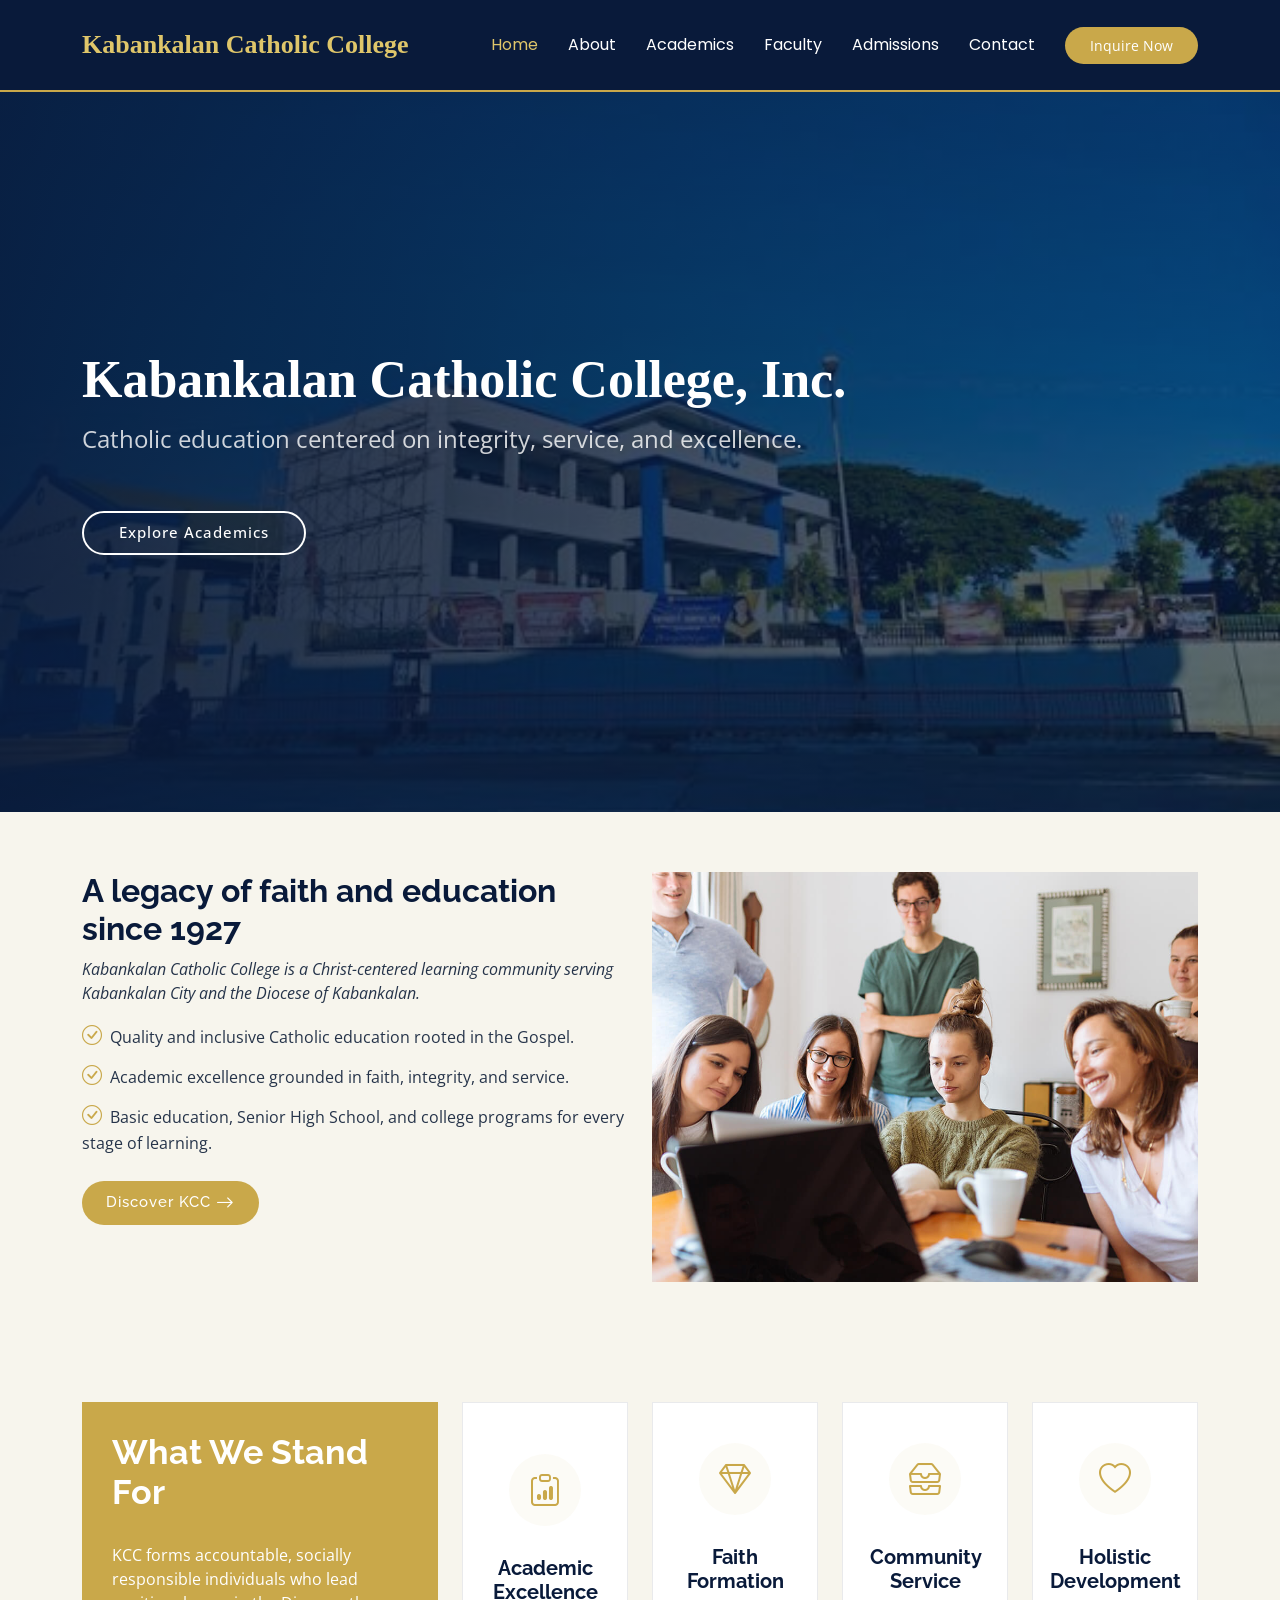
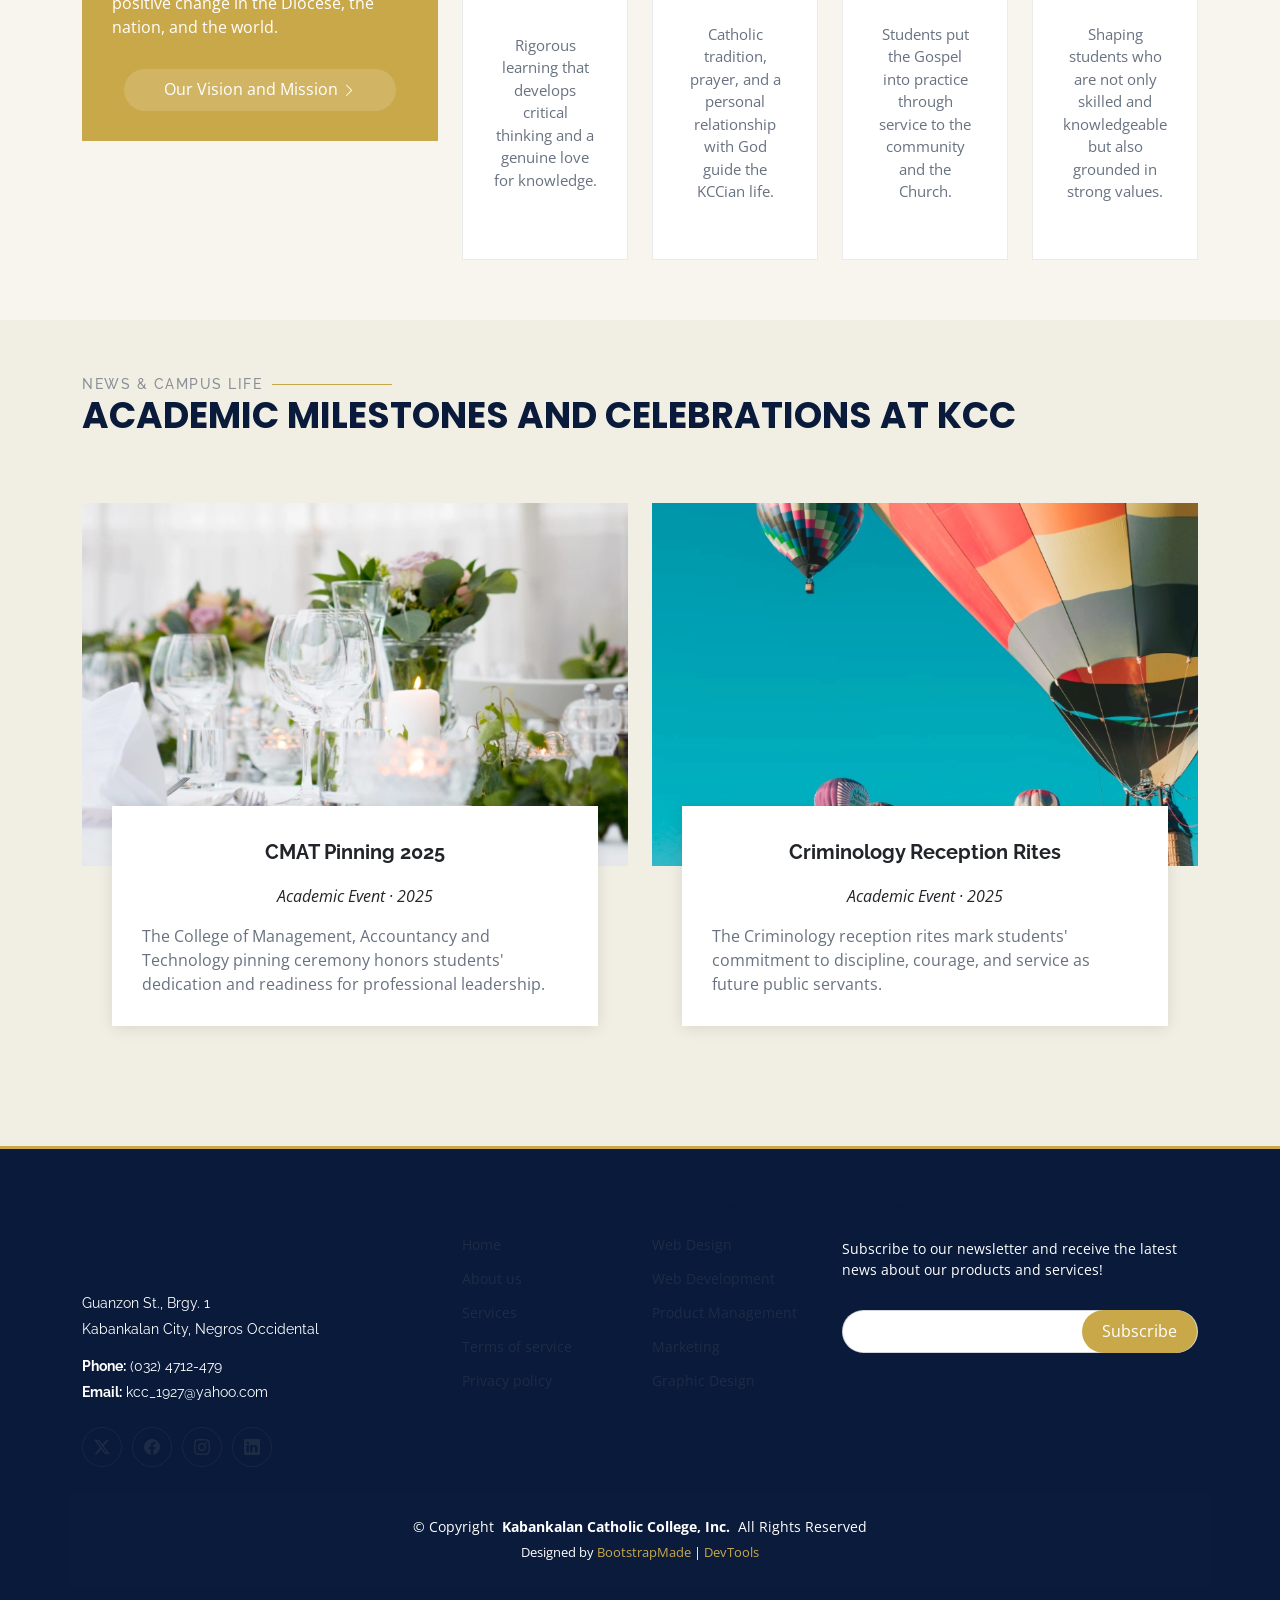
==== commit 1c4afb9e: "academics info" ====
--- a/index.html
+++ b/index.html
@@ -69,7 +69,7 @@
     <!-- Hero Section -->
     <section id="hero" class="hero section dark-background">
 
-      <img src="assets/img/hero-bg.jpg" alt="" data-aos="fade-in">
+      <img src="assets/img/bg.png" alt="" data-aos="fade-in">
 
       <div class="container">
         <h2 data-aos="fade-up" data-aos-delay="100">Kabankalan Catholic College, Inc.</h2>
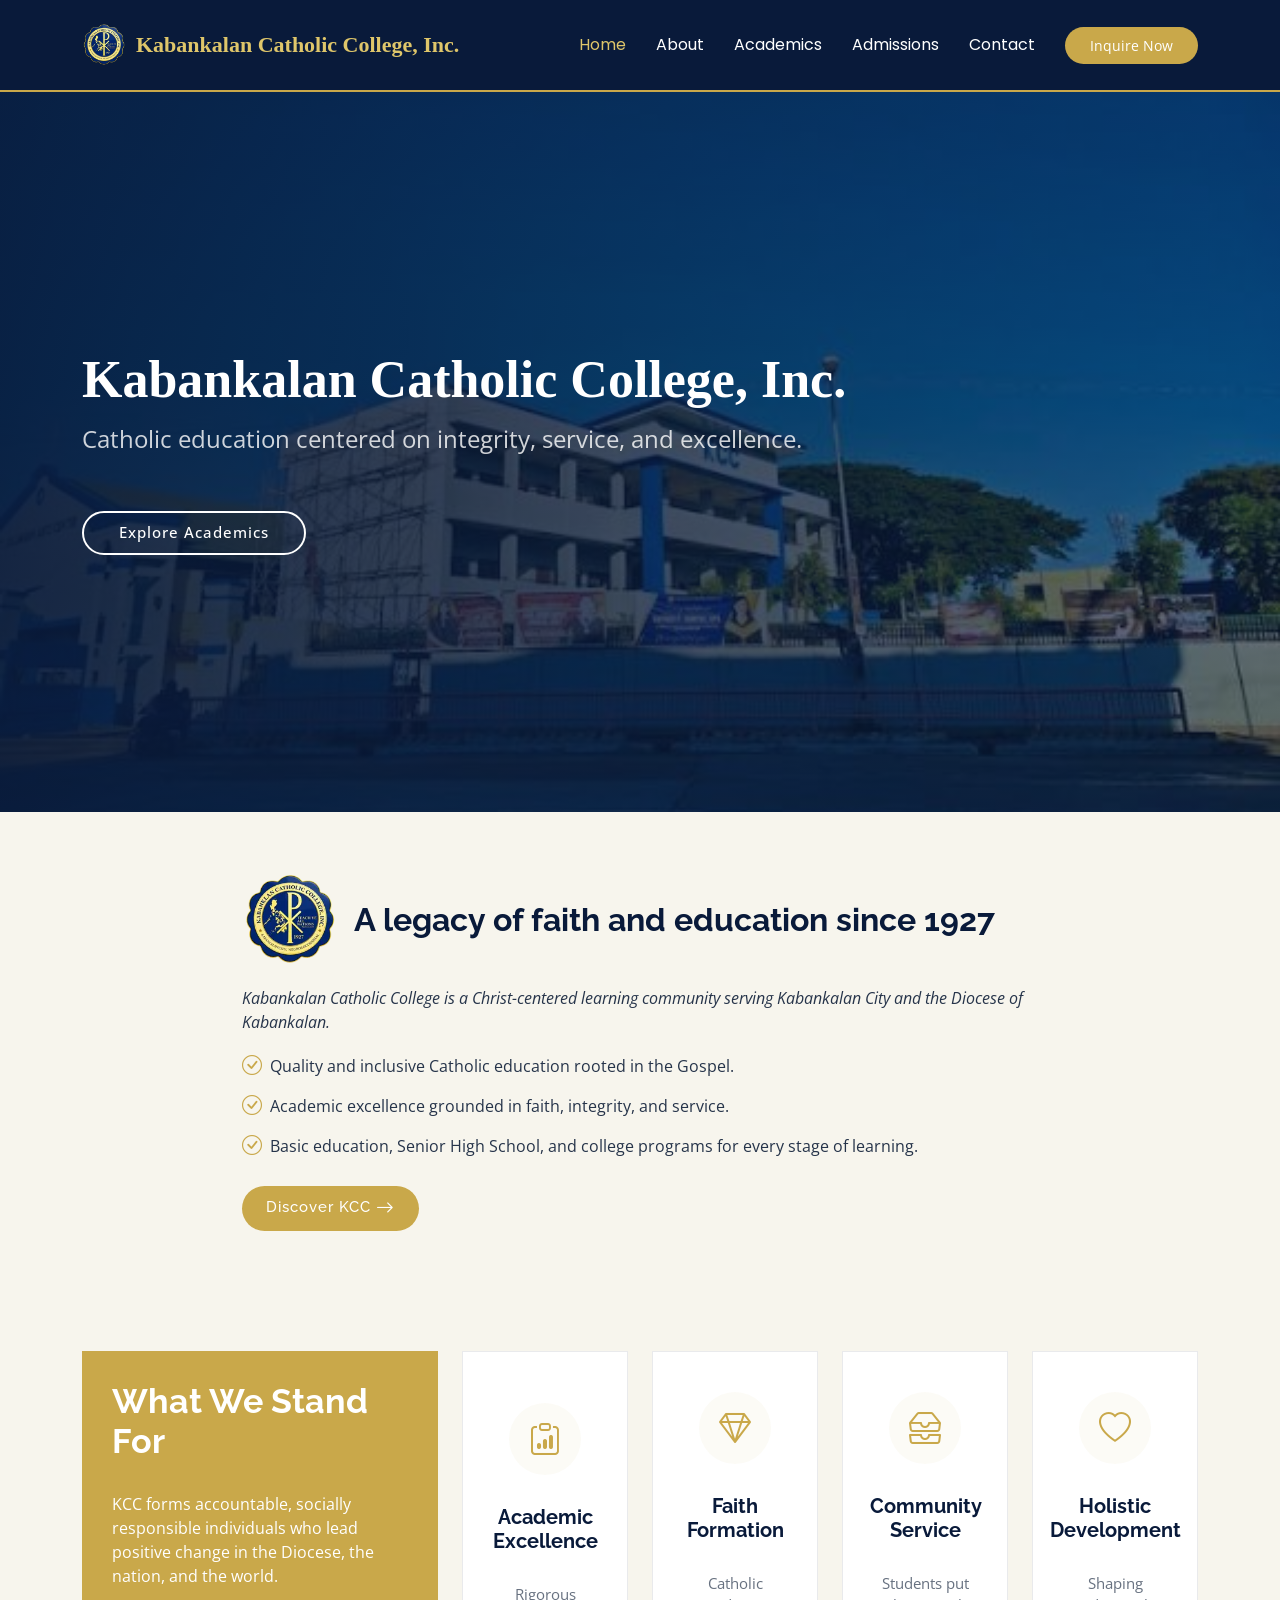
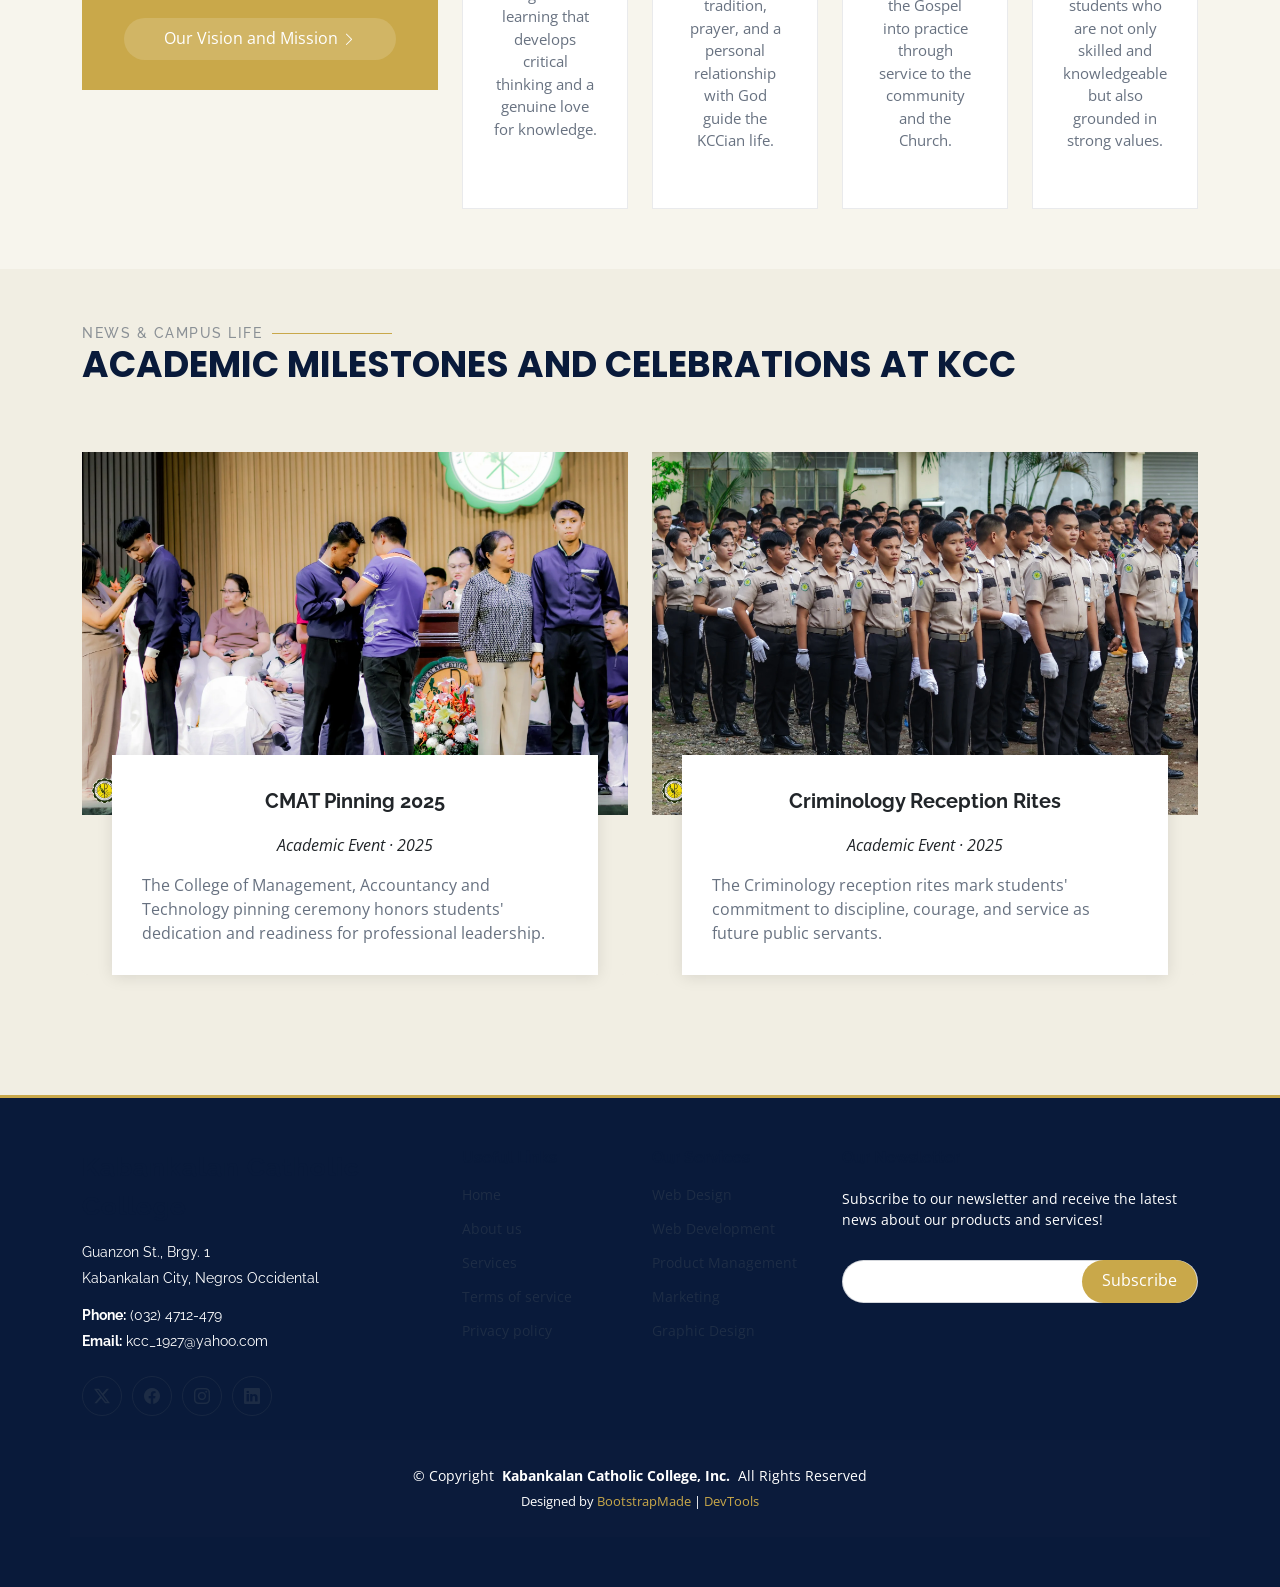
==== commit 52f5f1db: "Finalizing" ====
--- a/index.html
+++ b/index.html
@@ -9,8 +9,8 @@
   <meta name="keywords" content="">
 
   <!-- Favicons -->
-  <link href="assets/img/favicon.png" rel="icon">
-  <link href="assets/img/apple-touch-icon.png" rel="apple-touch-icon">
+  <link href="assets/img/kcc logo.png" rel="icon" type="image/png">
+  <link href="assets/img/kcc logo.png" rel="apple-touch-icon" type="image/png">
 
   <!-- Fonts -->
   <link href="https://fonts.googleapis.com" rel="preconnect">
@@ -42,9 +42,8 @@
     <div class="container-fluid container-xl position-relative d-flex align-items-center">
 
       <a href="index.html" class="logo d-flex align-items-center me-auto">
-        <!-- Uncomment the line below if you also wish to use an image logo -->
-        <!-- <img src="assets/img/logo.webp" alt=""> -->
-        <h1 class="sitename">Kabankalan Catholic College</h1>
+        <img src="assets/img/kcc logo.png" alt="Kabankalan Catholic College logo">
+        <h1 class="sitename">Kabankalan Catholic College, Inc.</h1>
       </a>
 
       <nav id="navmenu" class="navmenu">
@@ -52,7 +51,6 @@
           <li><a href="index.html" class="active">Home<br></a></li>
           <li><a href="about.html">About</a></li>
           <li><a href="courses.html">Academics</a></li>
-          <li><a href="trainers.html">Faculty</a></li>
           <li><a href="pricing.html">Admissions</a></li>
           <li><a href="contact.html">Contact</a></li>
         </ul>
@@ -86,14 +84,13 @@
 
       <div class="container">
 
-        <div class="row gy-4">
-
-          <div class="col-lg-6 order-1 order-lg-2" data-aos="fade-up" data-aos-delay="100">
-            <img src="assets/img/about.jpg" class="img-fluid" alt="">
-          </div>
-
-          <div class="col-lg-6 order-2 order-lg-1 content" data-aos="fade-up" data-aos-delay="200">
-            <h3>A legacy of faith and education since 1927</h3>
+        <div class="row gy-4 justify-content-center">
+
+          <div class="col-lg-10 content legacy-content" data-aos="fade-up" data-aos-delay="200">
+            <div class="legacy-heading d-flex align-items-center gap-3">
+              <img src="assets/img/kcc logo.png" class="legacy-logo" alt="Kabankalan Catholic College logo">
+              <h3>A legacy of faith and education since 1927</h3>
+            </div>
             <p class="fst-italic">
               Kabankalan Catholic College is a Christ-centered learning community serving Kabankalan City and the Diocese of Kabankalan.
             </p>
@@ -186,7 +183,7 @@
           <div class="col-md-6 d-flex align-items-stretch">
             <div class="card">
               <div class="card-img">
-                <img src="assets/img/event/event-item-1.webp" alt="CMAT Pinning 2025">
+                <img src="assets/img/pin.png" alt="CMAT Pinning 2025">
               </div>
               <div class="card-body">
                 <h5 class="card-title">CMAT Pinning 2025</h5>
@@ -199,7 +196,7 @@
           <div class="col-md-6 d-flex align-items-stretch">
             <div class="card">
               <div class="card-img">
-                <img src="assets/img/event/event-item-2.webp" alt="Criminology Reception Rites">
+                <img src="assets/img/crim.png" alt="Criminology Reception Rites">
               </div>
               <div class="card-body">
                 <h5 class="card-title">Criminology Reception Rites</h5>
--- a/assets/css/main.css
+++ b/assets/css/main.css
@@ -232,14 +232,16 @@
 }
 
 .header .logo img {
-  max-height: 36px;
-  margin-right: 8px;
+  width: 44px;
+  height: 44px;
+  object-fit: contain;
+  margin-right: 10px;
 }
 
 .header .logo h1 {
   font-family: Georgia, "Times New Roman", serif;
   font-weight: 700;
-  font-size: 26px;
+  font-size: 22px;
   line-height: 1.05;
   margin: 0;
   letter-spacing: 0;
@@ -267,6 +269,16 @@
 @media (max-width: 1200px) {
   .header .logo {
     order: 1;
+  }
+
+  .header .logo img {
+    width: 36px;
+    height: 36px;
+  }
+
+  .header .logo h1 {
+    max-width: 210px;
+    font-size: 16px;
   }
 
   .header .btn-getstarted {
@@ -873,11 +885,42 @@
   .hero p {
     font-size: 18px;
   }
+
+  .index-page #about .legacy-logo {
+    width: 72px;
+    height: 72px;
+    flex-basis: 72px;
+  }
+
+  .index-page #about .legacy-heading h3 {
+    font-size: 1.5rem;
+  }
 }
 
 /*--------------------------------------------------------------
 # About Section
 --------------------------------------------------------------*/
+.index-page #about .legacy-content {
+  max-width: 820px;
+}
+
+.index-page #about .legacy-heading {
+  margin-bottom: 18px;
+}
+
+.index-page #about .legacy-logo {
+  width: 96px;
+  height: 96px;
+  object-fit: contain;
+  flex: 0 0 96px;
+}
+
+.index-page #about .legacy-heading h3 {
+  margin: 0;
+  font-size: 2rem;
+  line-height: 1.15;
+}
+
 .about .content h3 {
   font-size: 2rem;
   font-weight: 700;
@@ -1086,9 +1129,47 @@
 # Courses Section
 --------------------------------------------------------------*/
 .courses .course-item {
+  position: relative;
   background-color: var(--surface-color);
   border: 1px solid color-mix(in srgb, var(--default-color), transparent 90%);
   border-radius: 5px;
+}
+
+.courses .academic-card-background {
+  height: 180px;
+  display: flex;
+  align-items: center;
+  justify-content: center;
+  border-bottom: 3px solid #c9a84a;
+  background: linear-gradient(135deg, #091a3a 0%, #12284f 58%, #1f3f73 100%);
+  color: #dfc66a;
+  overflow: hidden;
+}
+
+.courses .academic-card-background i {
+  font-size: 74px;
+  line-height: 1;
+  filter: drop-shadow(0 8px 12px rgba(0, 0, 0, 0.28));
+}
+
+.courses .academic-ceas,
+.courses .academic-criminology {
+  background: linear-gradient(135deg, #091a3a 0%, #183a69 100%);
+}
+
+.courses .academic-stem,
+.courses .academic-ict {
+  background: linear-gradient(135deg, #12284f 0%, #25568d 100%);
+}
+
+.courses .academic-abm,
+.courses .academic-humss,
+.courses .academic-gas {
+  background: linear-gradient(135deg, #091a3a 0%, #23385a 70%, #4b5d78 100%);
+}
+
+.courses .academic-k10 {
+  background: linear-gradient(135deg, #091a3a 0%, #173f5f 100%);
 }
 
 .courses .course-content {
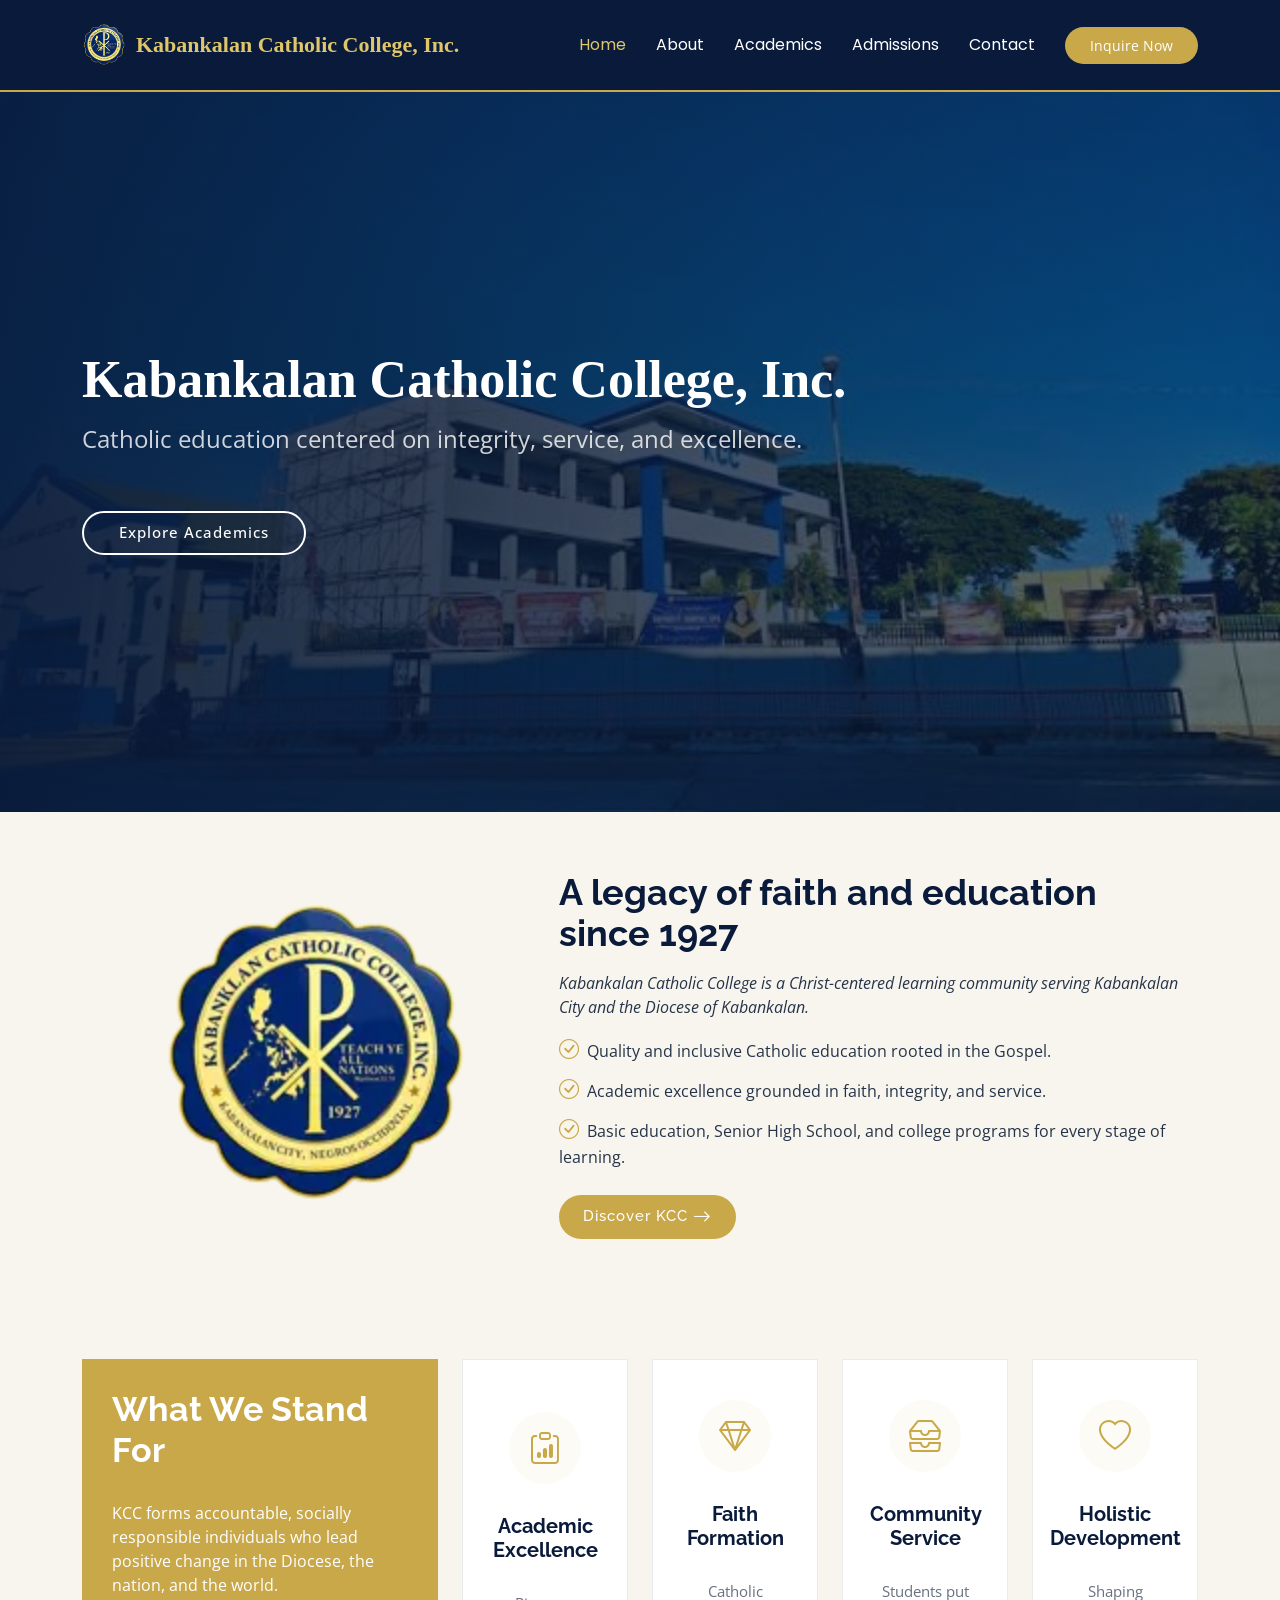
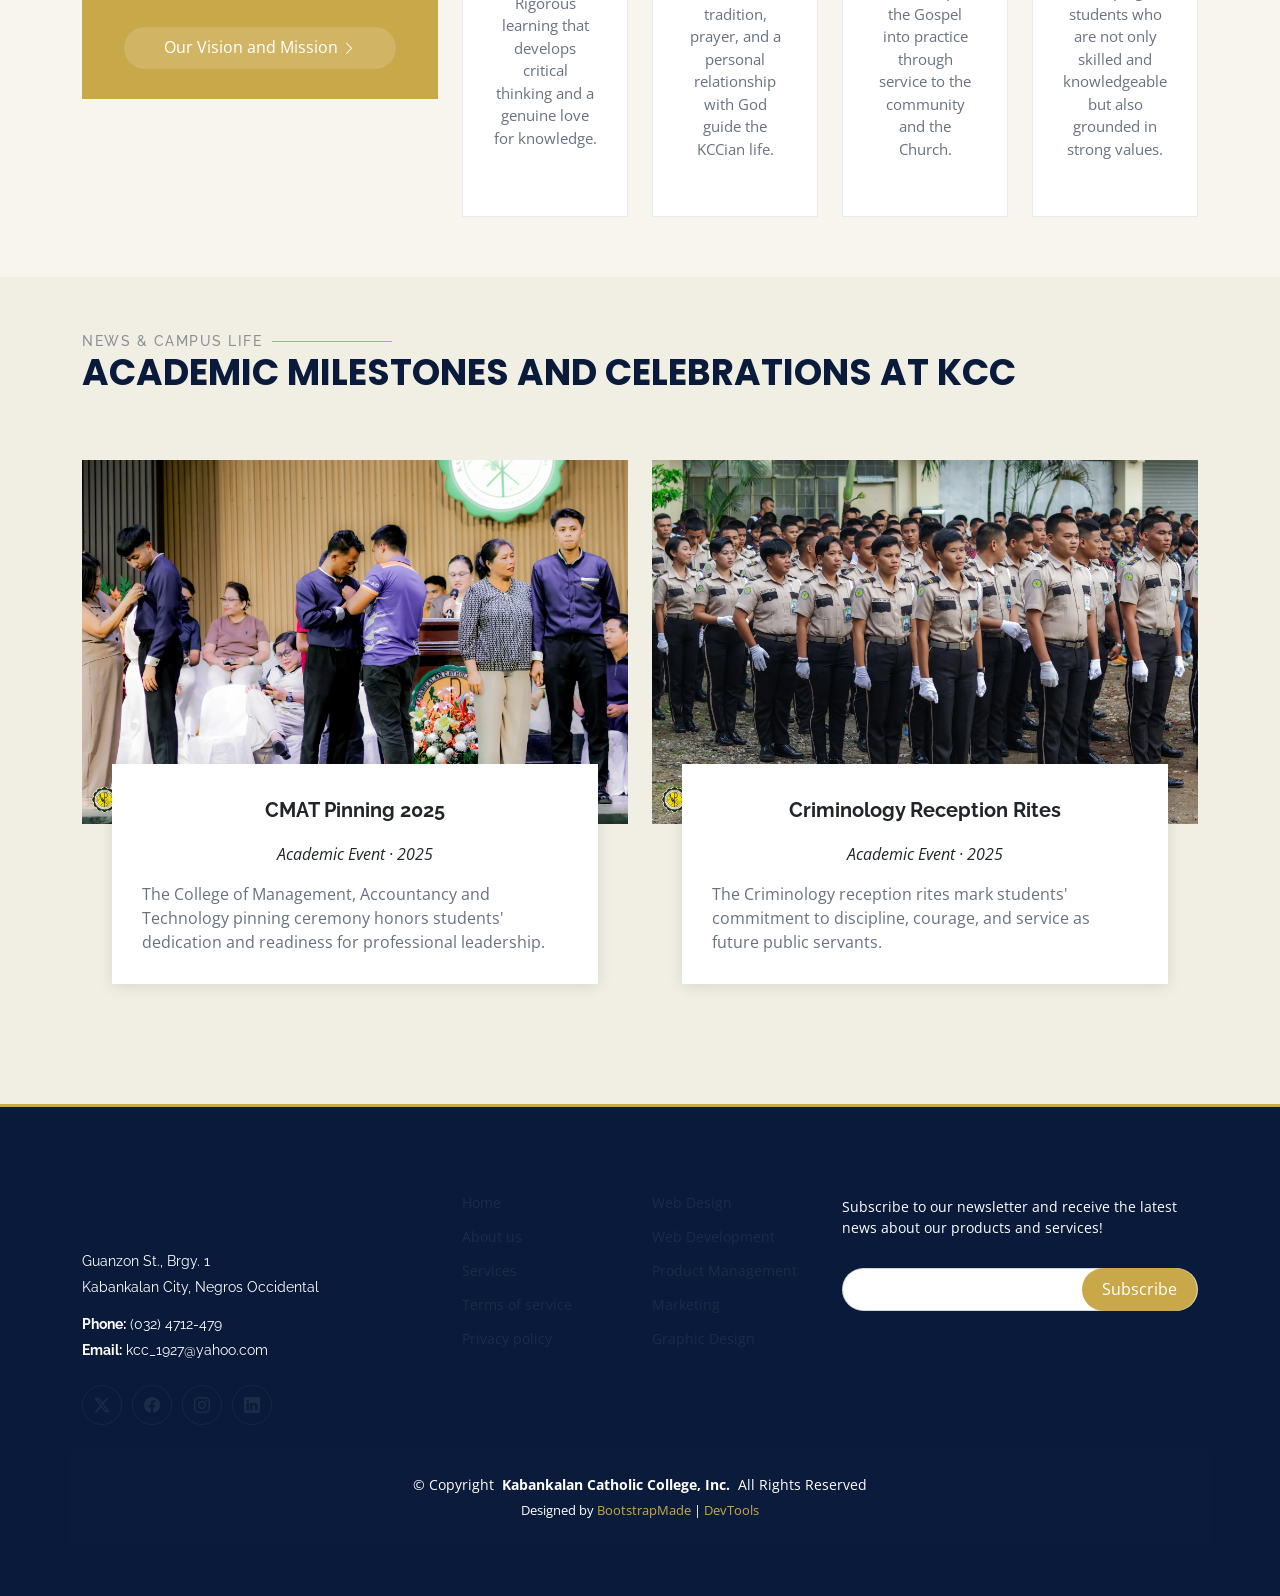
==== commit 821d6cc1: "Finalizing 2" ====
--- a/index.html
+++ b/index.html
@@ -84,13 +84,14 @@
 
       <div class="container">
 
-        <div class="row gy-4 justify-content-center">
-
-          <div class="col-lg-10 content legacy-content" data-aos="fade-up" data-aos-delay="200">
-            <div class="legacy-heading d-flex align-items-center gap-3">
-              <img src="assets/img/kcc logo.png" class="legacy-logo" alt="Kabankalan Catholic College logo">
-              <h3>A legacy of faith and education since 1927</h3>
-            </div>
+        <div class="row gy-4 align-items-center justify-content-center legacy-layout">
+
+          <div class="col-lg-5 legacy-logo-column" data-aos="fade-up" data-aos-delay="100">
+            <img src="assets/img/kcc logo.png" class="legacy-logo" alt="Kabankalan Catholic College logo">
+          </div>
+
+          <div class="col-lg-7 content legacy-content" data-aos="fade-up" data-aos-delay="200">
+            <h3>A legacy of faith and education since 1927</h3>
             <p class="fst-italic">
               Kabankalan Catholic College is a Christ-centered learning community serving Kabankalan City and the Diocese of Kabankalan.
             </p>
--- a/assets/css/main.css
+++ b/assets/css/main.css
@@ -887,37 +887,39 @@
   }
 
   .index-page #about .legacy-logo {
-    width: 72px;
-    height: 72px;
-    flex-basis: 72px;
-  }
-
-  .index-page #about .legacy-heading h3 {
-    font-size: 1.5rem;
+    width: 140px;
+  }
+
+  .index-page #about .legacy-content h3 {
+    margin-top: 8px;
+    font-size: 1.75rem;
   }
 }
 
 /*--------------------------------------------------------------
 # About Section
 --------------------------------------------------------------*/
-.index-page #about .legacy-content {
-  max-width: 820px;
-}
-
-.index-page #about .legacy-heading {
-  margin-bottom: 18px;
+.index-page #about .legacy-layout {
+  width: 100%;
+  max-width: 1180px;
+  margin-inline: auto;
+}
+
+.index-page #about .legacy-logo-column {
+  display: flex;
+  justify-content: center;
 }
 
 .index-page #about .legacy-logo {
-  width: 96px;
-  height: 96px;
+  width: 320px;
+  max-width: 100%;
+  height: auto;
   object-fit: contain;
-  flex: 0 0 96px;
-}
-
-.index-page #about .legacy-heading h3 {
-  margin: 0;
-  font-size: 2rem;
+}
+
+.index-page #about .legacy-content h3 {
+  margin: 0 0 16px;
+  font-size: 2.25rem;
   line-height: 1.15;
 }
 
